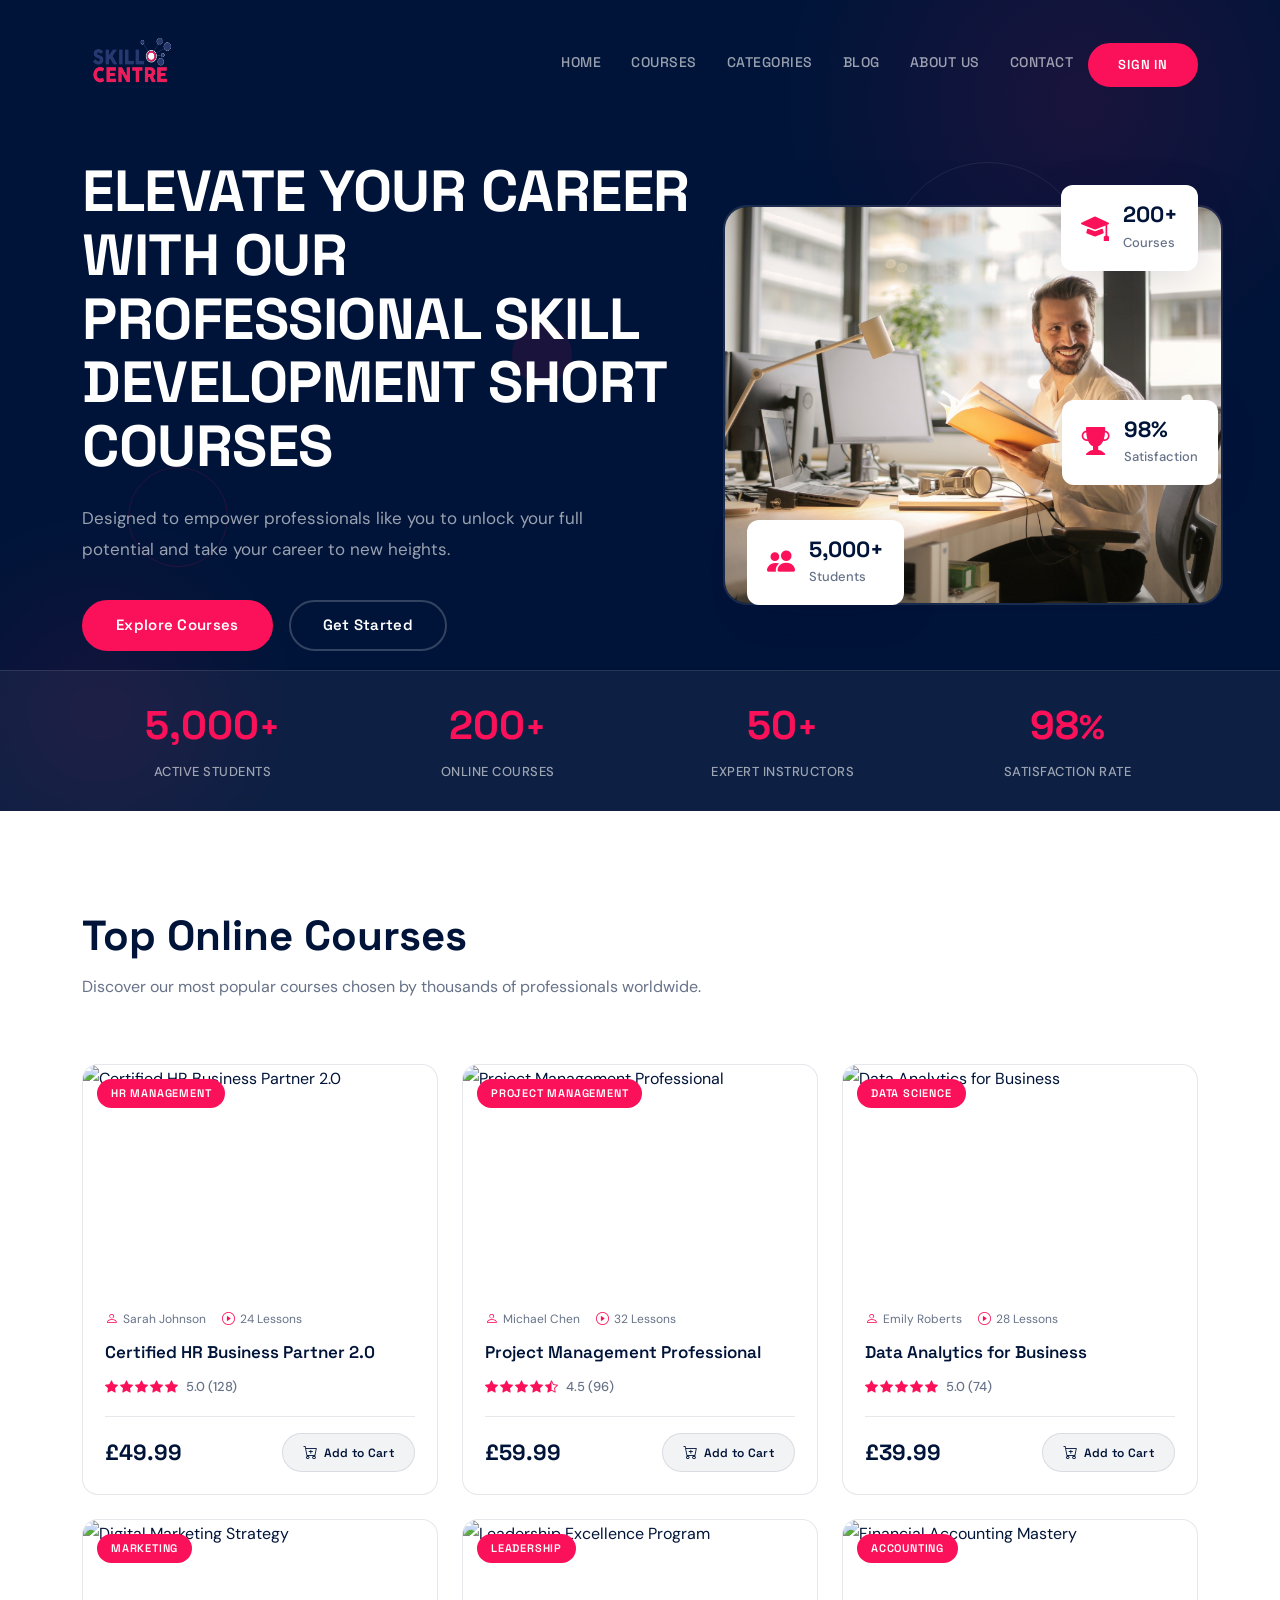
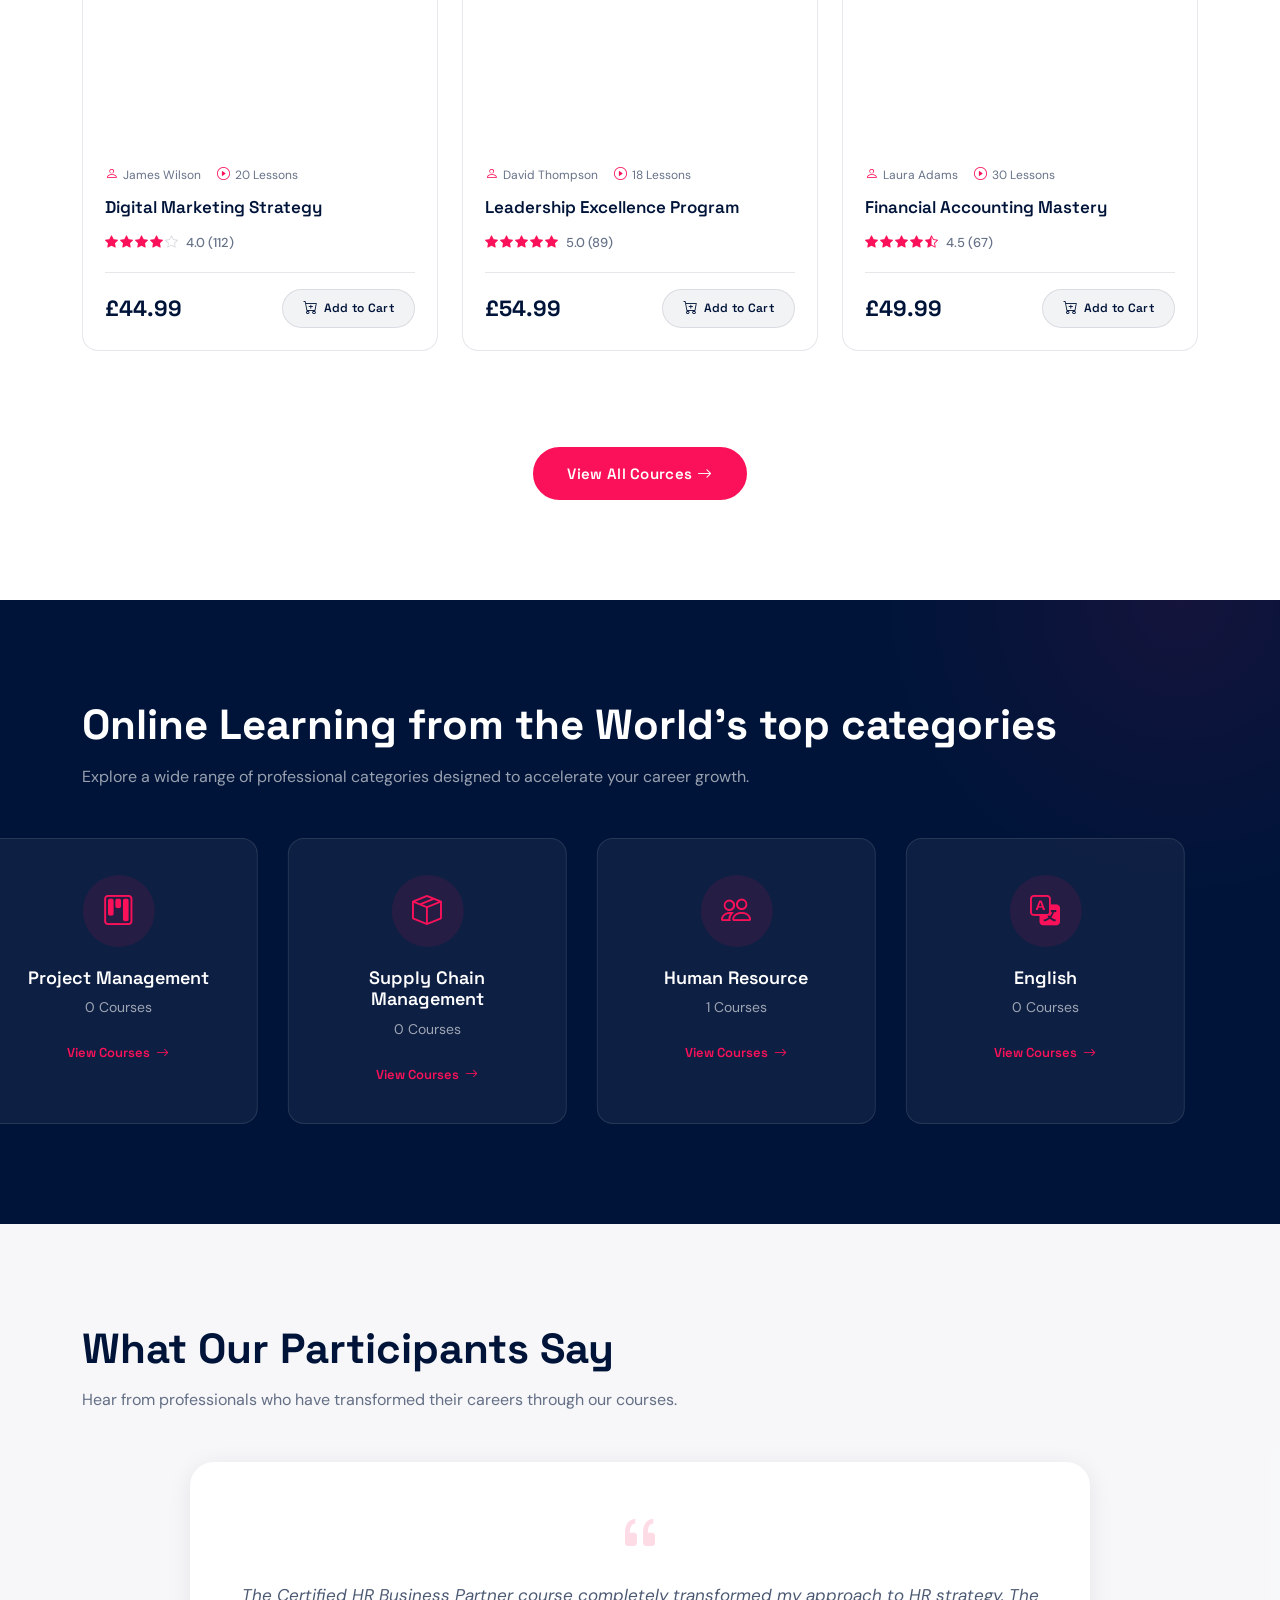
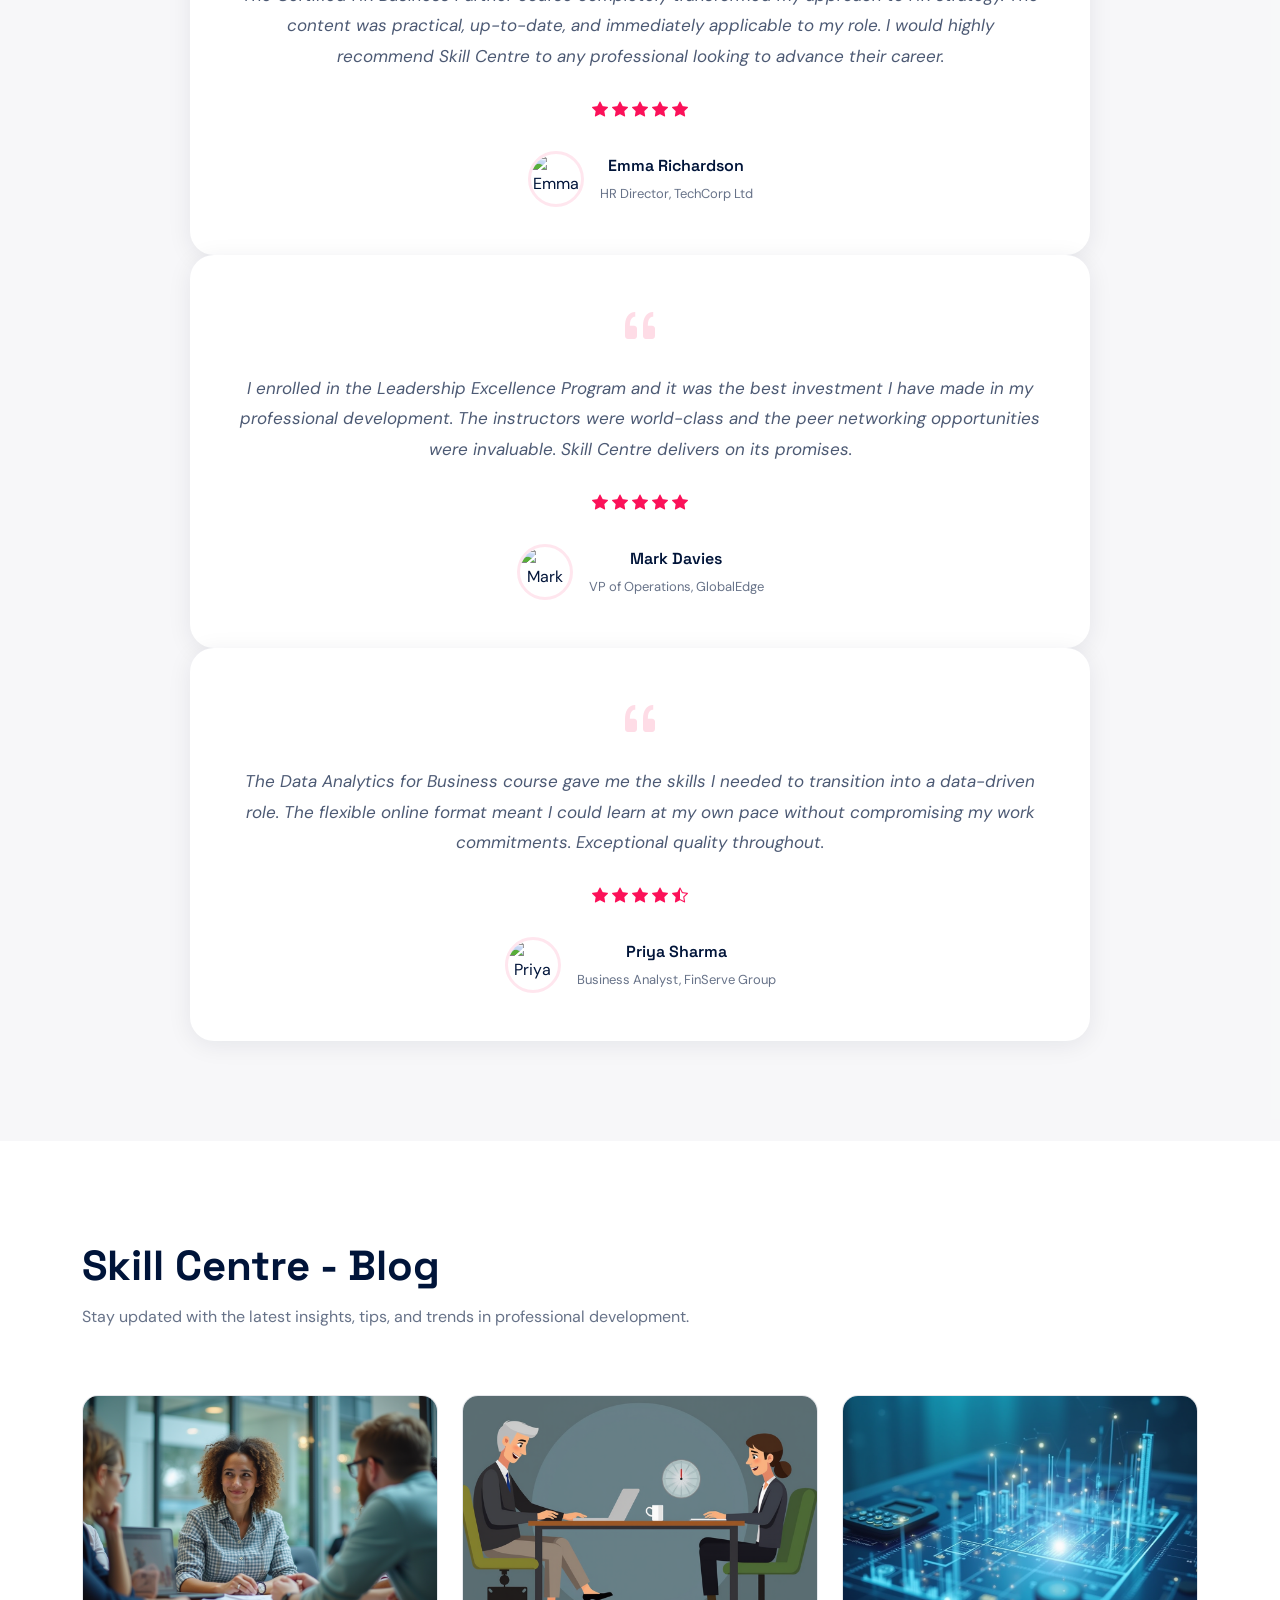
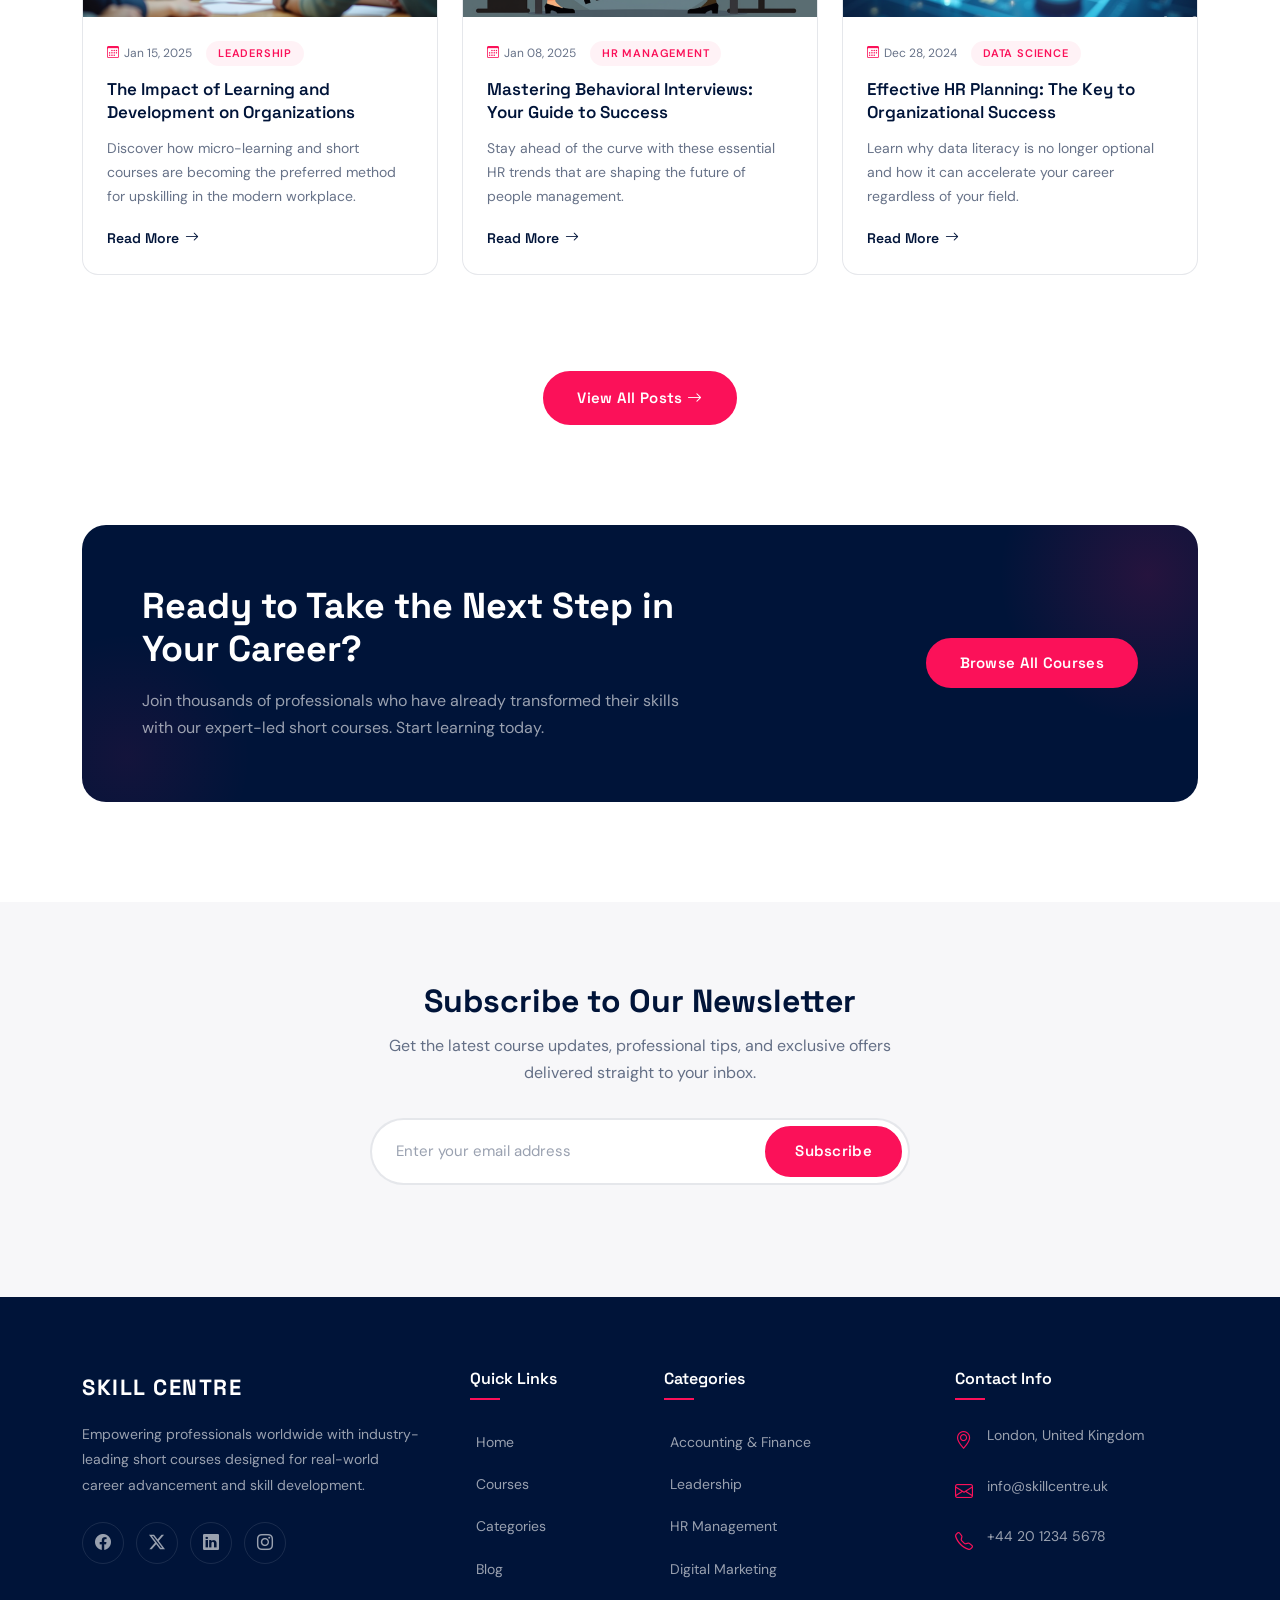
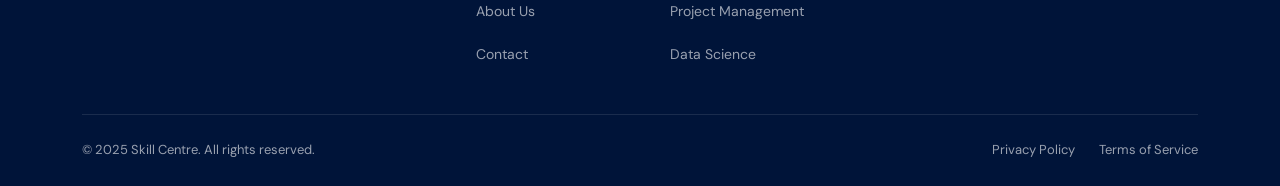
==== index.html @ f209b15d "Updated" ====
<!DOCTYPE html>
<html lang="en">

<head>
    <meta charset="UTF-8">
    <meta name="viewport" content="width=device-width, initial-scale=1.0">
    <title>Skill Centre - Professional Skill Development Short Courses</title>
    <link href="https://cdn.jsdelivr.net/npm/bootstrap@5.3.3/dist/css/bootstrap.min.css" rel="stylesheet">
    <link href="https://cdn.jsdelivr.net/npm/bootstrap-icons@1.11.3/font/bootstrap-icons.min.css" rel="stylesheet">
    <link
        href="https://fonts.googleapis.com/css2?family=DM+Sans:wght@400;500;600;700&family=Space+Grotesk:wght@400;500;600;700&display=swap"
        rel="stylesheet">
    <link rel="stylesheet" href="https://cdn.jsdelivr.net/npm/swiper@12/swiper-bundle.min.css" />
    <link rel="stylesheet" href="responsive.css">
    <link rel="stylesheet" href="style.css">
</head>

<body>


    <nav class="navbar navbar-expand-lg site-header" id="siteHeader">
        <div class="container">
            <a class="navbar-brand" href="#"><img src="images/logo.png" class="img-fluid"
                    style="height: 80px; width: 100px;" alt=""></a>
            <button class="navbar-toggler" type="button" data-bs-toggle="collapse"
                data-bs-target="#navbarSupportedContent" aria-controls="navbarSupportedContent" aria-expanded="false"
                aria-label="Toggle navigation">
                <span class="navbar-toggler-icon"></span>
            </button>
            <div class="collapse navbar-collapse" id="navbarSupportedContent">
                <ul class="navbar-nav ms-auto mb-2 mb-lg-0">
                    <li class="nav-item">
                        <a class="nav-link active" aria-current="page" href="#">Home</a>
                    </li>
                    <li class="nav-item">
                        <a class="nav-link active" aria-current="page" href="#">Courses</a>
                    </li>
                    <li class="nav-item">
                        <a class="nav-link active" aria-current="page" href="#">Categories</a>
                    </li>
                    <li class="nav-item">
                        <a class="nav-link active" aria-current="page" href="#">Blog</a>
                    </li>
                    <li class="nav-item">
                        <a class="nav-link active" aria-current="page" href="#">About Us</a>
                    </li>
                    <li class="nav-item">
                        <a class="nav-link active" aria-current="page" href="#">Contact</a>
                    </li>
                    <a href="#" class="btn btn-accent">Sign In</a>
                </ul>
            </div>
        </div>
    </nav>

    <main>
        <!-- ===================== HERO SECTION ===================== -->
        <section class="hero-section" id="hero">
            <div class="hero-bg-shapes">
                <div class="hero-shape hero-shape-1"></div>
                <div class="hero-shape hero-shape-2"></div>
                <div class="hero-shape hero-shape-3"></div>
                <div class="hero-shape hero-shape-4"></div>
                <div class="hero-shape hero-shape-5"></div>
            </div>
            <div class="container">
                <div class="row align-items-center">
                    <div class="col-lg-7">
                        <div class="hero-content">
                            <h1 class="hero-title">
                                ELEVATE YOUR CAREER WITH OUR PROFESSIONAL SKILL DEVELOPMENT SHORT COURSES
                            </h1>
                            <p class="hero-desc">
                                Designed to empower professionals like you to unlock your full potential and take your
                                career to new heights.
                            </p>
                            <div class="hero-btns">
                                <a href="#courses" class="btn btn-accent btn-lg">Explore Courses</a>
                                <a href="#" class="btn btn-outline-white btn-lg">Get Started</a>
                            </div>
                        </div>
                    </div>
                    <div class="col-lg-5 d-none d-lg-block">
                        <div class="hero-visual">
                            <div class="hero-card hero-card-1">
                                <i class="bi bi-mortarboard-fill"></i>
                                <div>
                                    <strong>200+</strong>
                                    <span>Courses</span>
                                </div>
                            </div>
                            <div class="hero-card hero-card-2">
                                <i class="bi bi-people-fill"></i>
                                <div>
                                    <strong>5,000+</strong>
                                    <span>Students</span>
                                </div>
                            </div>
                            <div class="hero-card hero-card-3">
                                <i class="bi bi-trophy-fill"></i>
                                <div>
                                    <strong>98%</strong>
                                    <span>Satisfaction</span>
                                </div>
                            </div>
                            <div class="hero-image-wrapper">
                                <img src="images/hero_img" alt="Professional Learning" class="hero-image">
                            </div>
                        </div>
                    </div>
                </div>
            </div>
            <div class="hero-stats-bar">
                <div class="container">
                    <div class="row">
                        <div class="col-6 col-md-3">
                            <div class="stat-item">
                                <span class="stat-number" data-count="5000">0</span><span class="stat-plus">+</span>
                                <span class="stat-label">Active Students</span>
                            </div>
                        </div>
                        <div class="col-6 col-md-3">
                            <div class="stat-item">
                                <span class="stat-number" data-count="200">0</span><span class="stat-plus">+</span>
                                <span class="stat-label">Online Courses</span>
                            </div>
                        </div>
                        <div class="col-6 col-md-3">
                            <div class="stat-item">
                                <span class="stat-number" data-count="50">0</span><span class="stat-plus">+</span>
                                <span class="stat-label">Expert Instructors</span>
                            </div>
                        </div>
                        <div class="col-6 col-md-3">
                            <div class="stat-item">
                                <span class="stat-number" data-count="98">0</span><span class="stat-plus">%</span>
                                <span class="stat-label">Satisfaction Rate</span>
                            </div>
                        </div>
                    </div>
                </div>
            </div>
        </section>

        <!-- ===================== TOP ONLINE COURSES ===================== -->
        <section class="courses-section" id="courses">
            <div class="container">
                <div class="section-header">
                    <div class="row align-items-end">
                        <div class="col-12 col-sm-12 col-md-12 col-lg-12">
                            <h2 class="section-title">Top Online Courses</h2>
                            <p class="section-subtitle">Discover our most popular courses chosen by thousands of
                                professionals worldwide.</p>
                        </div>
                    </div>
                </div>
                <div class="row g-4">
                    <!-- Course 1 -->
                    <div class="col-sm-6 col-lg-4">
                        <div class="course-card reveal-up">
                            <div class="course-image">
                                <img src="https://picsum.photos/seed/hr-biz-partner/400/250"
                                    alt="Certified HR Business Partner 2.0">
                                <span class="course-badge">HR Management</span>
                            </div>
                            <div class="course-body">
                                <div class="course-meta">
                                    <span><i class="bi bi-person"></i> Sarah Johnson</span>
                                    <span><i class="bi bi-play-circle"></i> 24 Lessons</span>
                                </div>
                                <h3 class="course-title">Certified HR Business Partner 2.0</h3>
                                <div class="course-rating">
                                    <div class="stars">
                                        <i class="bi bi-star-fill"></i>
                                        <i class="bi bi-star-fill"></i>
                                        <i class="bi bi-star-fill"></i>
                                        <i class="bi bi-star-fill"></i>
                                        <i class="bi bi-star-fill"></i>
                                    </div>
                                    <span class="rating-text">5.0 (128)</span>
                                </div>
                                <div class="course-footer">
                                    <span class="course-price">&pound;49.99</span>
                                    <button class="btn btn-add-cart"><i class="bi bi-cart-plus"></i> Add to
                                        Cart</button>
                                </div>
                            </div>
                        </div>
                    </div>
                    <!-- Course 2 -->
                    <div class="col-sm-6 col-lg-4">
                        <div class="course-card reveal-up">
                            <div class="course-image">
                                <img src="https://picsum.photos/seed/proj-mgmt-pro/400/250"
                                    alt="Project Management Professional">
                                <span class="course-badge">Project Management</span>
                            </div>
                            <div class="course-body">
                                <div class="course-meta">
                                    <span><i class="bi bi-person"></i> Michael Chen</span>
                                    <span><i class="bi bi-play-circle"></i> 32 Lessons</span>
                                </div>
                                <h3 class="course-title">Project Management Professional</h3>
                                <div class="course-rating">
                                    <div class="stars">
                                        <i class="bi bi-star-fill"></i>
                                        <i class="bi bi-star-fill"></i>
                                        <i class="bi bi-star-fill"></i>
                                        <i class="bi bi-star-fill"></i>
                                        <i class="bi bi-star-half"></i>
                                    </div>
                                    <span class="rating-text">4.5 (96)</span>
                                </div>
                                <div class="course-footer">
                                    <span class="course-price">&pound;59.99</span>
                                    <button class="btn btn-add-cart"><i class="bi bi-cart-plus"></i> Add to
                                        Cart</button>
                                </div>
                            </div>
                        </div>
                    </div>
                    <!-- Course 3 -->
                    <div class="col-sm-6 col-lg-4">
                        <div class="course-card reveal-up">
                            <div class="course-image">
                                <img src="https://picsum.photos/seed/data-analytics-biz/400/250"
                                    alt="Data Analytics for Business">
                                <span class="course-badge">Data Science</span>
                            </div>
                            <div class="course-body">
                                <div class="course-meta">
                                    <span><i class="bi bi-person"></i> Emily Roberts</span>
                                    <span><i class="bi bi-play-circle"></i> 28 Lessons</span>
                                </div>
                                <h3 class="course-title">Data Analytics for Business</h3>
                                <div class="course-rating">
                                    <div class="stars">
                                        <i class="bi bi-star-fill"></i>
                                        <i class="bi bi-star-fill"></i>
                                        <i class="bi bi-star-fill"></i>
                                        <i class="bi bi-star-fill"></i>
                                        <i class="bi bi-star-fill"></i>
                                    </div>
                                    <span class="rating-text">5.0 (74)</span>
                                </div>
                                <div class="course-footer">
                                    <span class="course-price">&pound;39.99</span>
                                    <button class="btn btn-add-cart"><i class="bi bi-cart-plus"></i> Add to
                                        Cart</button>
                                </div>
                            </div>
                        </div>
                    </div>
                    <!-- Course 4 -->
                    <div class="col-sm-6 col-lg-4">
                        <div class="course-card reveal-up">
                            <div class="course-image">
                                <img src="https://picsum.photos/seed/digi-market-strat/400/250"
                                    alt="Digital Marketing Strategy">
                                <span class="course-badge">Marketing</span>
                            </div>
                            <div class="course-body">
                                <div class="course-meta">
                                    <span><i class="bi bi-person"></i> James Wilson</span>
                                    <span><i class="bi bi-play-circle"></i> 20 Lessons</span>
                                </div>
                                <h3 class="course-title">Digital Marketing Strategy</h3>
                                <div class="course-rating">
                                    <div class="stars">
                                        <i class="bi bi-star-fill"></i>
                                        <i class="bi bi-star-fill"></i>
                                        <i class="bi bi-star-fill"></i>
                                        <i class="bi bi-star-fill"></i>
                                        <i class="bi bi-star"></i>
                                    </div>
                                    <span class="rating-text">4.0 (112)</span>
                                </div>
                                <div class="course-footer">
                                    <span class="course-price">&pound;44.99</span>
                                    <button class="btn btn-add-cart"><i class="bi bi-cart-plus"></i> Add to
                                        Cart</button>
                                </div>
                            </div>
                        </div>
                    </div>
                    <!-- Course 5 -->
                    <div class="col-sm-6 col-lg-4">
                        <div class="course-card reveal-up">
                            <div class="course-image">
                                <img src="https://picsum.photos/seed/leadership-exc/400/250"
                                    alt="Leadership Excellence Program">
                                <span class="course-badge">Leadership</span>
                            </div>
                            <div class="course-body">
                                <div class="course-meta">
                                    <span><i class="bi bi-person"></i> David Thompson</span>
                                    <span><i class="bi bi-play-circle"></i> 18 Lessons</span>
                                </div>
                                <h3 class="course-title">Leadership Excellence Program</h3>
                                <div class="course-rating">
                                    <div class="stars">
                                        <i class="bi bi-star-fill"></i>
                                        <i class="bi bi-star-fill"></i>
                                        <i class="bi bi-star-fill"></i>
                                        <i class="bi bi-star-fill"></i>
                                        <i class="bi bi-star-fill"></i>
                                    </div>
                                    <span class="rating-text">5.0 (89)</span>
                                </div>
                                <div class="course-footer">
                                    <span class="course-price">&pound;54.99</span>
                                    <button class="btn btn-add-cart"><i class="bi bi-cart-plus"></i> Add to
                                        Cart</button>
                                </div>
                            </div>
                        </div>
                    </div>
                    <!-- Course 6 -->
                    <div class="col-sm-6 col-lg-4">
                        <div class="course-card reveal-up">
                            <div class="course-image">
                                <img src="https://picsum.photos/seed/fin-acc-master/400/250"
                                    alt="Financial Accounting Mastery">
                                <span class="course-badge">Accounting</span>
                            </div>
                            <div class="course-body">
                                <div class="course-meta">
                                    <span><i class="bi bi-person"></i> Laura Adams</span>
                                    <span><i class="bi bi-play-circle"></i> 30 Lessons</span>
                                </div>
                                <h3 class="course-title">Financial Accounting Mastery</h3>
                                <div class="course-rating">
                                    <div class="stars">
                                        <i class="bi bi-star-fill"></i>
                                        <i class="bi bi-star-fill"></i>
                                        <i class="bi bi-star-fill"></i>
                                        <i class="bi bi-star-fill"></i>
                                        <i class="bi bi-star-half"></i>
                                    </div>
                                    <span class="rating-text">4.5 (67)</span>
                                </div>
                                <div class="course-footer">
                                    <span class="course-price">&pound;49.99</span>
                                    <button class="btn btn-add-cart"><i class="bi bi-cart-plus"></i> Add to
                                        Cart</button>
                                </div>
                            </div>
                        </div>
                    </div>
                </div>
                <div class="row">
                    <div class=" col-12 col-sm-12 col-md-12 text-center mt-5 pt-5 ">
                            <a href="#" class="view-all-link">View All Cources <i class="bi bi-arrow-right"></i></a>
                        </div>
                </div>
            </div>
        </section>

        <!-- ===================== CATEGORY SECTION ===================== -->
        <section class="category-section" id="categories">
            <div class="container">
                <div class="section-header text-start">
                    <h2 class="section-title text-white">Online Learning from the World's top categories</h2>
                    <p class="section-subtitle text-white-60">Explore a wide range of professional categories designed
                        to accelerate your career growth.</p>
                </div>
                <div class="card_wrapper g-4" id="gscroll">
                    <div class="col-12 colsm-12 col-md-3 col-lg-3" id="gscrollt">
                        <div class="category-card reveal-up">
                            <div class="category-icon">
                                <i class="bi bi-calculator"></i>
                            </div>
                            <h3 class="category-name">Accounting &amp; Finance</h3>
                            <span class="category-count">0 Courses</span>
                            <a href="#" class="category-link">View Courses <i class="bi bi-arrow-right"></i></a>
                        </div>
                    </div>
                    <div class="col-12 colsm-12 col-md-3 col-lg-3" id="gscrollt">
                        <div class="category-card reveal-up">
                            <div class="category-icon">
                                <i class="bi bi-people"></i>
                            </div>
                            <h3 class="category-name">Leadership</h3>
                            <span class="category-count">0 Courses</span>
                            <a href="#" class="category-link">View Courses <i class="bi bi-arrow-right"></i></a>
                        </div>
                    </div>
                    <div class="col-12 colsm-12 col-md-3 col-lg-3" id="gscrollt">
                        <div class="category-card reveal-up">
                            <div class="category-icon">
                                <i class="bi bi-diagram-3"></i>
                            </div>
                            <h3 class="category-name">Organization Development</h3>
                            <span class="category-count">0 Courses</span>
                            <a href="#" class="category-link">View Courses <i class="bi bi-arrow-right"></i></a>
                        </div>
                    </div>
                    <div class="col-12 colsm-12 col-md-3 col-lg-3" id="gscrollt">
                        <div class="category-card reveal-up">
                            <div class="category-icon">
                                <i class="bi bi-book"></i>
                            </div>
                            <h3 class="category-name">Learning &amp; Development</h3>
                            <span class="category-count">0 Courses</span>
                            <a href="#" class="category-link">View Courses <i class="bi bi-arrow-right"></i></a>
                        </div>
                    </div>
                    <div class="col-12 colsm-12 col-md-3 col-lg-3" id="gscrollt">
                        <div class="category-card reveal-up">
                            <div class="category-icon">
                                <i class="bi bi-kanban"></i>
                            </div>
                            <h3 class="category-name">Project Management</h3>
                            <span class="category-count">0 Courses</span>
                            <a href="#" class="category-link">View Courses <i class="bi bi-arrow-right"></i></a>
                        </div>
                    </div>
                    <div class="col-12 colsm-12 col-md-3 col-lg-3" id="gscrollt">
                        <div class="category-card reveal-up">
                            <div class="category-icon">
                                <i class="bi bi-box-seam"></i>
                            </div>
                            <h3 class="category-name">Supply Chain Management</h3>
                            <span class="category-count">0 Courses</span>
                            <a href="#" class="category-link">View Courses <i class="bi bi-arrow-right"></i></a>
                        </div>
                    </div>
                    <div class="col-12 colsm-12 col-md-3 col-lg-3" id="gscrollt">
                        <div class="category-card reveal-up">
                            <div class="category-icon">
                                <i class="bi bi-people"></i>
                            </div>
                            <h3 class="category-name">Human Resource</h3>
                            <span class="category-count">1 Courses</span>
                            <a href="#" class="category-link">View Courses <i class="bi bi-arrow-right"></i></a>
                        </div>
                    </div>
                    <div class="col-12 colsm-12 col-md-3 col-lg-3" id="gscrollt">
                        <div class="category-card reveal-up">
                            <div class="category-icon">
                                <i class="bi bi-translate"></i>
                            </div>
                            <h3 class="category-name">English</h3>
                            <span class="category-count">0 Courses</span>
                            <a href="#" class="category-link">View Courses <i class="bi bi-arrow-right"></i></a>
                        </div>
                    </div>
                </div>
            </div>
        </section>

        <!-- ===================== TESTIMONIAL SECTION ===================== -->
        <section class="testimonial-section" id="testimonials">
            <div class="container">
                <div class="section-header text-start">
                    <h2 class="section-title">What Our Participants Say</h2>
                    <p class="section-subtitle">Hear from professionals who have transformed their careers through our
                        courses.</p>
                </div>
                <div class="testimonial-slider-wrap">
                    <!-- Slider main container -->
                    <div class="swiper">
                        <!-- Additional required wrapper -->
                        <div class="swiper-wrapper">
                            <!-- Slides -->
                            <div class="swiper-slide">
                                <div class="testimonial-card">
                                    <div class="testimonial-quote"><i class="bi bi-quote"></i></div>
                                    <p class="testimonial-text">The Certified HR Business Partner course completely
                                        transformed
                                        my approach to HR strategy. The content was practical, up-to-date, and
                                        immediately
                                        applicable to my role. I would highly recommend Skill Centre to any professional
                                        looking
                                        to advance their career.</p>
                                    <div class="testimonial-rating">
                                        <i class="bi bi-star-fill"></i>
                                        <i class="bi bi-star-fill"></i>
                                        <i class="bi bi-star-fill"></i>
                                        <i class="bi bi-star-fill"></i>
                                        <i class="bi bi-star-fill"></i>
                                    </div>
                                    <div class="testimonial-author">
                                        <img src="https://picsum.photos/seed/person-emma/80/80" alt="Emma Richardson"
                                            class="testimonial-avatar">
                                        <div>
                                            <strong class="author-name">Emma Richardson</strong>
                                            <span class="author-role">HR Director, TechCorp Ltd</span>
                                        </div>
                                    </div>
                                </div>
                            </div>
                            <div class="swiper-slide">
                                <div class="testimonial-card">
                                    <div class="testimonial-quote"><i class="bi bi-quote"></i></div>
                                    <p class="testimonial-text">I enrolled in the Leadership Excellence Program and it
                                        was
                                        the
                                        best investment I have made in my professional development. The instructors were
                                        world-class and the peer networking opportunities were invaluable. Skill Centre
                                        delivers
                                        on its promises.</p>
                                    <div class="testimonial-rating">
                                        <i class="bi bi-star-fill"></i>
                                        <i class="bi bi-star-fill"></i>
                                        <i class="bi bi-star-fill"></i>
                                        <i class="bi bi-star-fill"></i>
                                        <i class="bi bi-star-fill"></i>
                                    </div>
                                    <div class="testimonial-author">
                                        <img src="https://picsum.photos/seed/person-mark/80/80" alt="Mark Davies"
                                            class="testimonial-avatar">
                                        <div>
                                            <strong class="author-name">Mark Davies</strong>
                                            <span class="author-role">VP of Operations, GlobalEdge</span>
                                        </div>
                                    </div>
                                </div>
                            </div>
                            <div class="swiper-slide">
                                <div class="testimonial-card">
                                    <div class="testimonial-quote"><i class="bi bi-quote"></i></div>
                                    <p class="testimonial-text">The Data Analytics for Business course gave me the
                                        skills I
                                        needed to transition into a data-driven role. The flexible online format meant I
                                        could
                                        learn at my own pace without compromising my work commitments. Exceptional
                                        quality
                                        throughout.</p>
                                    <div class="testimonial-rating">
                                        <i class="bi bi-star-fill"></i>
                                        <i class="bi bi-star-fill"></i>
                                        <i class="bi bi-star-fill"></i>
                                        <i class="bi bi-star-fill"></i>
                                        <i class="bi bi-star-half"></i>
                                    </div>
                                    <div class="testimonial-author">
                                        <img src="https://picsum.photos/seed/person-priya/80/80" alt="Priya Sharma"
                                            class="testimonial-avatar">
                                        <div>
                                            <strong class="author-name">Priya Sharma</strong>
                                            <span class="author-role">Business Analyst, FinServe Group</span>
                                        </div>
                                    </div>
                                </div>
                            </div>
                        </div>
                    </div>
                </div>
            </div>
        </section>

        <!-- ===================== BLOG SECTION ===================== -->
        <section class="blog-section" id="blog">
            <div class="container">
                <div class="section-header">
                    <div class="row align-items-end">
                        <div class="col-12 col-sm-12 col-md-12 col-lg-12">
                            <h2 class="section-title">Skill Centre - Blog</h2>
                            <p class="section-subtitle">Stay updated with the latest insights, tips, and trends in
                                professional development.</p>
                        </div>
                        
                    </div>
                </div>
                <div class="row g-4">
                    <!-- Blog 1 -->
                    <div class="col-md-4">
                        <article class="blog-card reveal-up">
                            <div class="blog-image">
                                <img src="images/blog_img1.png" class="img-fluid" alt="The Future of Work">
                                <div class="blog-overlay">
                                    <a href="#" class="blog-read-btn">Read More</a>
                                </div>
                            </div>
                            <div class="blog-body">
                                <div class="blog-meta">
                                    <span class="blog-date"><i class="bi bi-calendar3"></i> Jan 15, 2025</span>
                                    <span class="blog-category">Leadership</span>
                                </div>
                                <h3 class="blog-title">The Impact of Learning and Development on Organizations</h3>
                                <p class="blog-excerpt">Discover how micro-learning and short courses are becoming the
                                    preferred method for upskilling in the modern workplace.</p>
                                <a href="#" class="blog-read-more">Read More <i class="bi bi-arrow-right"></i></a>
                            </div>
                        </article>
                    </div>
                    <!-- Blog 2 -->
                    <div class="col-md-4">
                        <article class="blog-card reveal-up">
                            <div class="blog-image">
                                <img src="images/blog_img2.png" class="img-fluid" alt="Top HR Trends">
                                <div class="blog-overlay">
                                    <a href="#" class="blog-read-btn">Read More</a>
                                </div>
                            </div>
                            <div class="blog-body">
                                <div class="blog-meta">
                                    <span class="blog-date"><i class="bi bi-calendar3"></i> Jan 08, 2025</span>
                                    <span class="blog-category">HR Management</span>
                                </div>
                                <h3 class="blog-title">Mastering Behavioral Interviews: Your Guide to Success</h3>
                                <p class="blog-excerpt">Stay ahead of the curve with these essential HR trends that are
                                    shaping the future of people management.</p>
                                <a href="#" class="blog-read-more">Read More <i class="bi bi-arrow-right"></i></a>
                            </div>
                        </article>
                    </div>
                    <!-- Blog 3 -->
                    <div class="col-md-4">
                        <article class="blog-card reveal-up">
                            <div class="blog-image">
                                <img src="images/blog_img3.png" class="img-fluid"
                                    alt="Data Skills Advantage">
                                <div class="blog-overlay">
                                    <a href="#" class="blog-read-btn">Read More</a>
                                </div>
                            </div>
                            <div class="blog-body">
                                <div class="blog-meta">
                                    <span class="blog-date"><i class="bi bi-calendar3"></i> Dec 28, 2024</span>
                                    <span class="blog-category">Data Science</span>
                                </div>
                                <h3 class="blog-title">Effective HR Planning: The Key to Organizational Success
                                </h3>
                                <p class="blog-excerpt">Learn why data literacy is no longer optional and how it can
                                    accelerate your career regardless of your field.</p>
                                <a href="#" class="blog-read-more">Read More <i class="bi bi-arrow-right"></i></a>
                            </div>
                        </article>
                    </div>
                </div>
                <div class="row">
                    <div class=" col-12 col-sm-12 col-md-12 text-center mt-5 pt-5 ">
                            <a href="#" class="view-all-link">View All Posts <i class="bi bi-arrow-right"></i></a>
                        </div>
                </div>
            </div>
        </section>

        <!-- ===================== CTA SECTION ===================== -->
        <section class="cta-section">
            <div class="container">
                <div class="cta-card reveal-up">
                    <div class="row align-items-center">
                        <div class="col-lg-7">
                            <h2 class="cta-title">Ready to Take the Next Step in Your Career?</h2>
                            <p class="cta-desc">Join thousands of professionals who have already transformed their
                                skills with our expert-led short courses. Start learning today.</p>
                        </div>
                        <div class="col-lg-5 text-lg-end mt-4 mt-lg-0">
                            <a href="#courses" class="btn btn-accent btn-lg">Browse All Courses</a>
                        </div>
                    </div>
                </div>
            </div>
        </section>

        <!-- ===================== NEWSLETTER SECTION ===================== -->
        <section class="newsletter-section" id="newsletter">
            <div class="container">
                <div class="row justify-content-center">
                    <div class="col-lg-8">
                        <div class="newsletter-content text-center reveal-up">
                            <h2 class="newsletter-title">Subscribe to Our Newsletter</h2>
                            <p class="newsletter-desc">Get the latest course updates, professional tips, and exclusive
                                offers delivered straight to your inbox.</p>
                            <form class="newsletter-form" id="newsletterForm">
                                <div class="newsletter-input-wrap">
                                    <input type="email" class="newsletter-input" id="newsletterEmail"
                                        placeholder="Enter your email address" required>
                                    <button type="submit" class="btn btn-accent">Subscribe</button>
                                </div>
                                <div class="newsletter-feedback" id="newsletterFeedback"></div>
                            </form>
                        </div>
                    </div>
                </div>
            </div>
        </section>
    </main>

    <!-- ===================== FOOTER ===================== -->
    <footer class="site-footer">
        <div class="container">
            <div class="footer-top">
                <div class="row g-4 g-lg-5">
                    <div class="col-lg-4 col-md-6">
                        <div class="footer-about">
                            <span class="brand-text footer-brand">SKILL CENTRE</span>
                            <p class="footer-desc">Empowering professionals worldwide with industry-leading short
                                courses designed for real-world career advancement and skill development.</p>
                            <div class="footer-social">
                                <a href="#" aria-label="Facebook"><i class="bi bi-facebook"></i></a>
                                <a href="#" aria-label="Twitter"><i class="bi bi-twitter-x"></i></a>
                                <a href="#" aria-label="LinkedIn"><i class="bi bi-linkedin"></i></a>
                                <a href="#" aria-label="Instagram"><i class="bi bi-instagram"></i></a>
                            </div>
                        </div>
                    </div>
                    <div class="col-lg-2 col-md-6 col-6">
                        <div class="footer-links">
                            <h4 class="footer-heading">Quick Links</h4>
                            <ul class="footer-nav">
                                <li><a href="#">Home</a></li>
                                <li><a href="#">Courses</a></li>
                                <li><a href="#">Categories</a></li>
                                <li><a href="#">Blog</a></li>
                                <li><a href="#">About Us</a></li>
                                <li><a href="#">Contact</a></li>
                            </ul>
                        </div>
                    </div>
                    <div class="col-lg-3 col-md-6 col-6">
                        <div class="footer-links">
                            <h4 class="footer-heading">Categories</h4>
                            <ul class="footer-nav">
                                <li><a href="#">Accounting &amp; Finance</a></li>
                                <li><a href="#">Leadership</a></li>
                                <li><a href="#">HR Management</a></li>
                                <li><a href="#">Digital Marketing</a></li>
                                <li><a href="#">Project Management</a></li>
                                <li><a href="#">Data Science</a></li>
                            </ul>
                        </div>
                    </div>
                    <div class="col-lg-3 col-md-6">
                        <div class="footer-contact">
                            <h4 class="footer-heading">Contact Info</h4>
                            <ul class="footer-contact-list">
                                <li>
                                    <i class="bi bi-geo-alt"></i>
                                    <span>London, United Kingdom</span>
                                </li>
                                <li>
                                    <i class="bi bi-envelope"></i>
                                    <a href="mailto:info@skillcentre.uk">info@skillcentre.uk</a>
                                </li>
                                <li>
                                    <i class="bi bi-telephone"></i>
                                    <a href="tel:+442012345678">+44 20 1234 5678</a>
                                </li>
                            </ul>
                        </div>
                    </div>
                </div>
            </div>
            <div class="footer-bottom">
                <div class="row align-items-center">
                    <div class="col-md-6 text-center text-md-start">
                        <p class="footer-copyright">&copy; 2025 Skill Centre. All rights reserved.</p>
                    </div>
                    <div class="col-md-6 text-center text-md-end">
                        <div class="footer-legal">
                            <a href="#">Privacy Policy</a>
                            <a href="#">Terms of Service</a>
                        </div>
                    </div>
                </div>
            </div>
        </div>
    </footer>

    <!-- Back to Top -->
    <button class="back-to-top" id="backToTop" aria-label="Back to top">
        <i class="bi bi-chevron-up"></i>
    </button>
    <script src="https://cdnjs.cloudflare.com/ajax/libs/gsap/3.15.0/gsap.min.js"
        integrity="sha512-Qrpii3NEFZ02RN6ZqpTu6pS/5PEq7EzBYJLki3AKBd8IncrlAwQdZHzExYwS0+b1NM0/qfxI1GOhqWLVosocDA=="
        crossorigin="anonymous" referrerpolicy="no-referrer"></script>
    <script src="https://cdnjs.cloudflare.com/ajax/libs/gsap/3.15.0/ScrollTrigger.min.js"
        integrity="sha512-HemPoJ+m4KR4XM3VY+N58XFYN7qdXuR0elHeVYGJBJ6LYC+xoeHodEpwiN5JxXLyvA+sRd7/FJ6w6lz5IkANNQ=="
        crossorigin="anonymous" referrerpolicy="no-referrer"></script>
    <script src="https://cdn.jsdelivr.net/npm/swiper@12/swiper-bundle.min.js"></script>
    <script src="https://cdn.jsdelivr.net/npm/bootstrap@5.3.3/dist/js/bootstrap.bundle.min.js"></script>
    <script src="main.js"></script>
</body>

</html>
---- responsive.css ----
/*===========================
   RESPONSIVE - 1400px
=========================== */
@media (max-width: 1399.98px) {
    .hero-image-wrapper {
        width: 500px;
        height: 360px;
    }
}

/* ===========================
   RESPONSIVE - 1200px
=========================== */
@media (max-width: 1199.98px) {
    .hero-visual {
        height: 420px;
    }
    .hero-image-wrapper {
        width: 260px;
        height: 340px;
    }
    .cta-card {
        padding: 48px;
    }
}

/* ===========================
   RESPONSIVE - 992px
=========================== */
@media (max-width: 991.98px) {
    :root {
        --section-padding: 80px 0;
    }
    .hero-section {
        padding: 140px 0 140px;
        min-height: auto;
    }
    .hero-title {
        font-size: clamp(28px, 5vw, 44px);
    }
    .hero-btns {
        flex-direction: column;
    }
    .hero-btns .btn {
        width: fit-content;
    }
    .testimonial-card {
        padding: 36px 28px;
    }
    .cta-card {
        padding: 40px 32px;
        text-align: center;
    }
    .cta-section .col-lg-5 {
        text-align: center !important;
    }
}

/* ===========================
   RESPONSIVE - 768px
=========================== */
@media (max-width: 767.98px) {
    :root {
        --section-padding: 64px 0;
    }
    .hero-section {
        padding: 120px 0 130px;
    }
    .hero-desc {
        font-size: 15px;
    }
    .stat-item:not(:last-child)::after {
        display: none;
    }
    .stat-item {
        margin-bottom: 16px;
    }
    .stat-item:last-child {
        margin-bottom: 0;
    }
    .hero-stats-bar {
        padding: 24px 0;
    }
    .section-title {
        font-size: clamp(24px, 5vw, 32px);
    }
    .testimonial-card {
        padding: 32px 20px;
    }
    .testimonial-text {
        font-size: 15px;
    }
    .newsletter-input-wrap {
        flex-direction: column;
        border-radius: var(--radius-md);
        padding: 8px;
        gap: 8px;
    }
    .newsletter-input {
        padding: 12px 16px;
        text-align: center;
    }
    .newsletter-form .btn-accent {
        width: 100%;
        justify-content: center;
        border-radius: var(--radius-full);
    }
    .footer-legal {
        justify-content: center;
        margin-top: 12px;
    }
    .cta-card {
        padding: 32px 20px;
    }
}

/* ===========================
   RESPONSIVE - 576px
=========================== */
@media (max-width: 575.98px) {
    .hero-section {
        padding: 110px 0 120px;
    }
    .hero-title {
        font-size: 26px;
    }
    .hero-desc {
        font-size: 14px;
        margin-bottom: 28px;
    }
    .btn-accent, .btn-outline-white {
        padding: 11px 24px;
        font-size: 13px;
    }
    .btn-accent.btn-lg, .btn-outline-white.btn-lg {
        padding: 12px 28px;
        font-size: 14px;
    }
    .stat-number {
        font-size: 28px;
    }
    .stat-label {
        font-size: 11px;
    }
    .course-body {
        padding: 18px;
    }
    .course-footer {
        flex-direction: column;
        align-items: flex-start;
        gap: 12px;
    }
    .btn-add-cart {
        width: 100%;
        justify-content: center;
    }
    .category-card {
        padding: 28px 20px;
    }
    .testimonial-nav {
        gap: 12px;
    }
    .testimonial-btn {
        width: 40px;
        height: 40px;
        font-size: 16px;
    }
    .blog-body {
        padding: 18px;
    }
}

/* ===========================
   RESPONSIVE - 430px
=========================== */
@media (max-width: 430px) {
    .hero-section {
        padding: 100px 0 110px;
    }
    .hero-title {
        font-size: 24px;
    }
    .section-header {
        margin-bottom: 36px;
    }
    .course-title {
        font-size: 15px;
    }
    .category-name {
        font-size: 16px;
    }
    .blog-title {
        font-size: 15px;
    }
}

/* ===========================
   RESPONSIVE - 375px
=========================== */
@media (max-width: 374.98px) {
    .hero-title {
        font-size: 22px;
    }
    .hero-desc {
        font-size: 13px;
    }
    .brand-text {
        font-size: 18px;
        letter-spacing: 1px;
    }
    .course-price {
        font-size: 20px;
    }
    .category-icon {
        width: 60px;
        height: 60px;
    }
    .category-icon i {
        font-size: 24px;
    }
}

/* ===========================
   RESPONSIVE - 320px
=========================== */
@media (max-width: 319.98px) {
    .hero-title {
        font-size: 20px;
    }
    .hero-btns .btn {
        width: 100%;
        justify-content: center;
    }
    .stat-number {
        font-size: 24px;
    }
    .course-meta {
        flex-direction: column;
        gap: 6px;
    }
    .footer-social a {
        width: 36px;
        height: 36px;
        font-size: 14px;
    }
}
---- style.css ----
/* ===========================
   CSS CUSTOM PROPERTIES
=========================== */
:root {
    --primary: #001439;
    --accent: #fb1159;
    --white: #ffffff;

    /* Primary opacity variations */
    --primary-95: rgba(0, 20, 57, 0.95);
    --primary-90: rgba(0, 20, 57, 0.9);
    --primary-80: rgba(0, 20, 57, 0.8);
    --primary-70: rgba(0, 20, 57, 0.7);
    --primary-60: rgba(0, 20, 57, 0.6);
    --primary-50: rgba(0, 20, 57, 0.5);
    --primary-40: rgba(0, 20, 57, 0.4);
    --primary-30: rgba(0, 20, 57, 0.3);
    --primary-20: rgba(0, 20, 57, 0.2);
    --primary-15: rgba(0, 20, 57, 0.15);
    --primary-10: rgba(0, 20, 57, 0.1);
    --primary-08: rgba(0, 20, 57, 0.08);
    --primary-05: rgba(0, 20, 57, 0.05);
    --primary-03: rgba(0, 20, 57, 0.03);

    /* Accent opacity variations */
    --accent-90: rgba(251, 17, 89, 0.9);
    --accent-80: rgba(251, 17, 89, 0.8);
    --accent-70: rgba(251, 17, 89, 0.7);
    --accent-60: rgba(251, 17, 89, 0.6);
    --accent-50: rgba(251, 17, 89, 0.5);
    --accent-40: rgba(251, 17, 89, 0.4);
    --accent-30: rgba(251, 17, 89, 0.3);
    --accent-20: rgba(251, 17, 89, 0.2);
    --accent-15: rgba(251, 17, 89, 0.15);
    --accent-10: rgba(251, 17, 89, 0.1);
    --accent-08: rgba(251, 17, 89, 0.08);
    --accent-05: rgba(251, 17, 89, 0.05);

    /* White opacity variations */
    --white-60: rgba(255, 255, 255, 0.6);
    --white-20: rgba(255, 255, 255, 0.2);
    --white-15: rgba(255, 255, 255, 0.15);
    --white-10: rgba(255, 255, 255, 0.1);
    --white-08: rgba(255, 255, 255, 0.08);
    --white-05: rgba(255, 255, 255, 0.05);

    /* Shadows */
    --shadow-sm: 0 2px 8px rgba(0, 20, 57, 0.06);
    --shadow-md: 0 4px 24px rgba(0, 20, 57, 0.08);
    --shadow-lg: 0 8px 40px rgba(0, 20, 57, 0.12);
    --shadow-xl: 0 16px 64px rgba(0, 20, 57, 0.16);

    /* Typography */
    --font-heading: 'Space Grotesk', sans-serif;
    --font-body: 'DM Sans', sans-serif;

    /* Spacing */
    --section-padding: 100px 0;

    /* Borders */
    --border-light: 1px solid rgba(0, 20, 57, 0.1);
    --border-dark: 1px solid rgba(255, 255, 255, 0.1);

    /* Transitions */
    --transition: all 0.3s ease;
    --transition-slow: all 0.5s cubic-bezier(0.4, 0, 0.2, 1);

    /* Border radius */
    --radius-sm: 8px;
    --radius-md: 12px;
    --radius-lg: 16px;
    --radius-xl: 24px;
    --radius-full: 50px;
}

/* ===========================
   GLOBAL STYLES
=========================== */
*,
*::before,
*::after {
    margin: 0;
    padding: 0;
    box-sizing: border-box;
}

html {
    scroll-behavior: smooth;
    scroll-padding-top: 80px;
}


body {
    font-family: var(--font-body);
    font-weight: 400;
    color: var(--primary);
    background-color: var(--white);
    line-height: 1.7;
    overflow-x: hidden;
    -webkit-font-smoothing: antialiased;
    -moz-osx-font-smoothing: grayscale;
    overflow-x: hidden;
}

h1,
h2,
h3,
h4,
h5,
h6 {
    font-family: var(--font-heading);
    font-weight: 600;
    line-height: 1.2;
    color: var(--primary);
}

a {
    text-decoration: none;
    color: inherit;
    transition: var(--transition);
}

img {
    max-width: 100%;
    height: auto;
    display: block;
}

/* Reveal animations */
.reveal-up {
    opacity: 0;
    transform: translateY(40px);
    transition: opacity 0.7s ease, transform 0.7s ease;
}

.reveal-up.revealed {
    opacity: 1;
    transform: translateY(0);
}

/* Section shared styles */
.section-header {
    margin-bottom: 48px;
}

.section-title {
    font-size: clamp(28px, 4vw, 42px);
    font-weight: 700;
    margin-bottom: 12px;
    position: relative;
}

.section-subtitle {
    font-size: 16px;
    color: var(--primary-60);
    max-width: 560px;
    line-height: 1.7;
    white-space: nowrap;
}

.text-white-60 {
    color: var(--white-60) !important;
}

/* Shared buttons */
.btn-accent {
    background-color: var(--accent);
    color: var(--white);
    border: 2px solid var(--accent);
    border-radius: var(--radius-full);
    padding: 12px 32px;
    font-family: var(--font-heading);
    font-weight: 600;
    font-size: 15px;
    letter-spacing: 0.3px;
    transition: var(--transition);
    display: inline-flex;
    align-items: center;
    gap: 8px;
}

.btn-accent:hover {
    background-color: var(--primary);
    border-color: var(--primary);
    color: var(--white);
    transform: translateY(-2px);
    box-shadow: 0 8px 24px rgba(0, 20, 57, 0.25);

}

.btn-outline-white {
    background-color: transparent;
    color: var(--white);
    border: 2px solid var(--white-20);
    border-radius: var(--radius-full);
    padding: 12px 32px;
    font-family: var(--font-heading);
    font-weight: 600;
    font-size: 15px;
    letter-spacing: 0.3px;
    transition: var(--transition);
}

.btn-outline-white:hover {
    background-color: var(--white);
    color: var(--primary);
    border-color: var(--white);
    transform: translateY(-2px);
}

.view-all-link {
    background-color: var(--accent);
    color: var(--white);
    border: 2px solid var(--accent);
    border-radius: var(--radius-full);
    padding: 12px 32px;
    font-family: var(--font-heading);
    font-weight: 600;
    font-size: 15px;
    letter-spacing: 0.3px;
    transition: var(--transition);
    display: inline-flex;
    align-items: center;
    gap: 5px;
}

.view-all-link:hover {
    gap: 12px;
    color: var(--white);
    background: var(--primary);
    border: var(--primary);
}

/* ===========================
   HEADER
=========================== */
.site-header {
    position: fixed;
    top: 0;
    left: 0;
    width: 100%;
    z-index: 1050;
    transition: var(--transition);
    padding: 20px 0;
}

.site-header.scrolled {
    background-color: var(--white);
    backdrop-filter: blur(20px);
    -webkit-backdrop-filter: blur(20px);
    padding: 12px 0;
    box-shadow: 0 4px 30px rgba(0, 20, 57, 0.3);

    .nav-link {
        color: var(--primary);
    }
}

.site-header .navbar {
    padding: 0;
}

.brand-text {
    font-family: var(--font-heading);
    font-weight: 700;
    font-size: 22px;
    color: var(--white);
    letter-spacing: 1.5px;
    text-transform: uppercase;
}

.navbar-nav .nav-link {
    font-family: var(--font-heading);
    font-weight: 500;
    font-size: 14px;
    color: var(--white-60);
    padding: 8px 15px !important;
    letter-spacing: 0.5px;
    text-transform: uppercase;
    position: relative;
    transition: var(--transition);
}

.navbar-nav .nav-link::after {
    content: '';
    position: absolute;
    bottom: 2px;
    left: 18px;
    right: 18px;
    height: 2px;
    background-color: var(--accent);
    transform: scaleX(0);
    transform-origin: right;
    transition: transform 0.3s ease;
}

.navbar-nav .nav-link:hover,
.navbar-nav .nav-link.active {
    color: var(--white);
}

.navbar-nav .nav-link:hover::after,
.navbar-nav .nav-link.active::after {
    transform: scaleX(1);
    transform-origin: left;
}

.navbar .btn-accent {
    padding: 10px 28px;
    font-size: 13px;
    letter-spacing: 0.8px;
    text-transform: uppercase;
}

.navbar .btn-accent:hover {
    background-color: var(--white);
    color: var(--primary);
    border-color: var(--white);
}

/* Custom toggler */
.navbar-toggler {
    border: none;
    padding: 8px;
    display: flex;
    flex-direction: column;
    gap: 5px;
    background: transparent;
}

.navbar-toggler:focus {
    box-shadow: none;
}

.toggler-line {
    display: block;
    width: 24px;
    height: 2px;
    background-color: var(--white);
    border-radius: 2px;
    transition: var(--transition);
}



/* ===========================
   HERO SECTION
=========================== */
.hero-section {
    position: relative;
    /* min-height: 100vh; */
    display: flex;
    align-items: center;
    background-color: var(--primary);
    padding: 160px 0px;
    overflow: hidden;
}

.hero-bg-shapes {
    position: absolute;
    inset: 0;
    pointer-events: none;
    overflow: hidden;
}

.hero-shape {
    position: absolute;
    border-radius: 50%;
}

.hero-shape-1 {
    width: 600px;
    height: 600px;
    background: radial-gradient(circle, var(--accent-10) 0%, transparent 70%);
    top: -200px;
    right: -100px;
    animation: heroFloat 8s ease-in-out infinite;
}

.hero-shape-2 {
    width: 400px;
    height: 400px;
    background: radial-gradient(circle, var(--accent-08) 0%, transparent 70%);
    bottom: -100px;
    left: -100px;
    animation: heroFloat 10s ease-in-out infinite reverse;
}

.hero-shape-3 {
    width: 200px;
    height: 200px;
    border: 1px solid var(--white-08);
    top: 20%;
    right: 15%;
    animation: heroFloat 12s ease-in-out infinite;
}

.hero-shape-4 {
    width: 100px;
    height: 100px;
    border: 1px solid var(--accent-15);
    bottom: 30%;
    left: 10%;
    animation: heroFloat 9s ease-in-out infinite reverse;
}

.hero-shape-5 {
    width: 60px;
    height: 60px;
    background-color: var(--accent-10);
    top: 40%;
    left: 40%;
    animation: heroFloat 7s ease-in-out infinite;
}

@keyframes heroFloat {

    0%,
    100% {
        transform: translateY(0) rotate(0deg);
    }

    50% {
        transform: translateY(-30px) rotate(5deg);
    }
}

.hero-content {
    position: relative;
    z-index: 2;
}

.hero-title {
    font-size: clamp(32px, 5vw, 58px);
    font-weight: 700;
    color: var(--white);
    line-height: 1.1;
    letter-spacing: -0.5px;
    margin-bottom: 24px;
}

.hero-desc {
    font-size: 17px;
    color: var(--white-60);
    max-width: 540px;
    line-height: 1.8;
    margin-bottom: 36px;
}

.hero-btns {
    display: flex;
    flex-wrap: wrap;
    gap: 16px;
}

/* Hero visual (right side) */
.hero-visual {
    position: relative;
    z-index: 2;
    height: 480px;
}

.hero-image-wrapper {
    position: absolute;
    top: 50%;
    left: 50%;
    transform: translate(-50%, -50%);
    width: 500px;
    height: 400px;
    border-radius: var(--radius-xl);
    overflow: hidden;
    box-shadow: var(--shadow-xl);
    border: 2px solid var(--white-10);
}

.hero-image {
    width: 100%;
    height: 100%;
    object-fit: cover;
}

.hero-card {
    position: absolute;
    background-color: var(--white);
    border-radius: var(--radius-md);
    padding: 16px 20px;
    display: flex;
    align-items: center;
    gap: 14px;
    box-shadow: var(--shadow-lg);
    z-index: 3;
    animation: heroCardFloat 6s ease-in-out infinite;
}

.hero-card i {
    font-size: 28px;
    color: var(--accent);
}

.hero-card strong {
    display: block;
    font-family: var(--font-heading);
    font-size: 22px;
    font-weight: 700;
    color: var(--primary);
    line-height: 1.2;
}

.hero-card span {
    font-size: 13px;
    color: var(--primary-60);
    font-weight: 500;
}

.hero-card-1 {
    top: 20px;
    right: 0;
    animation-delay: 0s;
}

.hero-card-2 {
    bottom: 40px;
    left: 0;
    animation-delay: 2s;
}

.hero-card-3 {
    bottom: 160px;
    right: -20px;
    animation-delay: 4s;
}

@keyframes heroCardFloat {

    0%,
    100% {
        transform: translateY(0);
    }

    50% {
        transform: translateY(-10px);
    }
}

/* Hero stats bar */
.hero-stats-bar {
    position: absolute;
    bottom: 0;
    left: 0;
    width: 100%;
    background-color: var(--white-05);
    backdrop-filter: blur(10px);
    -webkit-backdrop-filter: blur(10px);
    border-top: var(--border-dark);
    padding: 28px 0;
    z-index: 2;
}

.stat-item {
    text-align: center;
    position: relative;
}

.stat-item:not(:last-child)::after {
    content: '';
    position: absolute;
    right: 0;
    top: 50%;
    transform: translateY(-50%);
    width: 1px;
    height: 40px;
    background-color: var(--white-10);
}

.stat-number {
    font-family: var(--font-heading);
    font-size: clamp(28px, 3.5vw, 40px);
    font-weight: 700;
    color: var(--accent);
    line-height: 1.2;
}

.stat-plus {
    font-family: var(--font-heading);
    font-size: clamp(24px, 3vw, 34px);
    font-weight: 700;
    color: var(--accent);
}

.stat-label {
    display: block;
    font-size: 13px;
    color: var(--white-60);
    font-weight: 500;
    letter-spacing: 0.5px;
    text-transform: uppercase;
    margin-top: 4px;
}

/* ===========================
   TOP ONLINE COURSES
=========================== */
.courses-section {
    padding: var(--section-padding);
    background-color: var(--white);
}

/* ===========================
   COURSE CARD
=========================== */
.course-card {
    background-color: var(--white);
    border-radius: var(--radius-lg);
    overflow: hidden;
    border: var(--border-light);
    transition: var(--transition-slow);
    height: 100%;
    display: flex;
    flex-direction: column;
}

.course-card:hover {
    transform: translateY(-8px);
    box-shadow: var(--shadow-xl);
    border-color: var(--accent-20);
}

.course-image {
    position: relative;
    overflow: hidden;
    aspect-ratio: 16 / 10;
}

.course-image img {
    width: 100%;
    height: 100%;
    object-fit: cover;
    transition: transform 0.6s ease;
}

.course-card:hover .course-image img {
    transform: scale(1.08);
}

.course-badge {
    position: absolute;
    top: 14px;
    left: 14px;
    background-color: var(--accent);
    color: var(--white);
    font-family: var(--font-heading);
    font-size: 11px;
    font-weight: 600;
    letter-spacing: 0.8px;
    text-transform: uppercase;
    padding: 5px 14px;
    border-radius: var(--radius-full);
}

.course-body {
    padding: 22px;
    flex: 1;
    display: flex;
    flex-direction: column;
}

.course-meta {
    display: flex;
    gap: 16px;
    margin-bottom: 10px;
}

.course-meta span {
    font-size: 12px;
    color: var(--primary-60);
    display: flex;
    align-items: center;
    gap: 5px;
}

.course-meta i {
    color: var(--accent);
    font-size: 13px;
}

.course-title {
    font-size: 17px;
    font-weight: 600;
    margin-bottom: 12px;
    line-height: 1.4;
    color: var(--primary);
    display: -webkit-box;
    -webkit-line-clamp: 2;
    -webkit-box-orient: vertical;
    overflow: hidden;
}

.course-rating {
    display: flex;
    align-items: center;
    gap: 8px;
    margin-bottom: 18px;
}

.stars {
    display: flex;
    gap: 2px;
}

.stars i {
    font-size: 13px;
    color: var(--accent);
}

.stars .bi-star {
    color: var(--primary-15);
}

.rating-text {
    font-size: 13px;
    color: var(--primary-60);
    font-weight: 500;
}

.course-footer {
    margin-top: auto;
    display: flex;
    align-items: center;
    justify-content: space-between;
    padding-top: 16px;
    border-top: var(--border-light);
}

.course-price {
    font-family: var(--font-heading);
    font-size: 22px;
    font-weight: 700;
    color: var(--primary);
}

.btn-add-cart {
    background-color: var(--primary-05);
    color: var(--primary);
    border: 1px solid var(--primary-10);
    border-radius: var(--radius-full);
    padding: 8px 20px;
    font-family: var(--font-heading);
    font-size: 12px;
    font-weight: 600;
    letter-spacing: 0.3px;
    transition: var(--transition);
    display: inline-flex;
    align-items: center;
    gap: 6px;
}

.btn-add-cart:hover {
    background-color: var(--accent);
    color: var(--white);
    border-color: var(--accent);
    transform: translateY(-1px);
}

.btn-add-cart i {
    font-size: 14px;
}

/* ===========================
   CATEGORY SECTION
=========================== */
.category-section {
    padding: var(--section-padding);
    background-color: var(--primary);
    position: relative;
    overflow: hidden;
}

.category-section::before {
    content: '';
    position: absolute;
    top: -300px;
    right: -200px;
    width: 600px;
    height: 600px;
    background: radial-gradient(circle, var(--accent-08) 0%, transparent 70%);
    border-radius: 50%;
    pointer-events: none;
}

.category-card {
    background-color: var(--white-05);
    border: var(--border-dark);
    border-radius: var(--radius-lg);
    padding: 36px 28px;
    text-align: center;
    transition: var(--transition-slow);
    height: 100%;
    position: relative;
    overflow: hidden;
}

.category-card::before {
    content: '';
    position: absolute;
    inset: 0;
    background: linear-gradient(135deg, var(--accent-05) 0%, transparent 50%);
    opacity: 0;
    transition: var(--transition);
}

.category-card:hover {
    border-color: var(--accent-40);
    transform: translateY(-6px);
    box-shadow: 0 12px 40px rgba(251, 17, 89, 0.1);
}

.category-card:hover::before {
    opacity: 1;
}

.category-icon {
    width: 72px;
    height: 72px;
    border-radius: 50%;
    background-color: var(--accent-10);
    display: flex;
    align-items: center;
    justify-content: center;
    margin: 0 auto 20px;
    transition: var(--transition);
    position: relative;
    z-index: 1;
}

.category-icon i {
    font-size: 30px;
    color: var(--accent);
    transition: var(--transition);
}

.category-card:hover .category-icon {
    background-color: var(--accent);
    box-shadow: 0 8px 24px var(--accent-40);
}

.category-card:hover .category-icon i {
    color: var(--white);
}

.category-name {
    font-size: 18px;
    font-weight: 600;
    color: var(--white);
    margin-bottom: 8px;
    position: relative;
    z-index: 1;
}

.category-count {
    font-size: 14px;
    color: var(--white-60);
    display: block;
    margin-bottom: 18px;
    position: relative;
    z-index: 1;
}

.category-link {
    font-family: var(--font-heading);
    font-size: 13px;
    font-weight: 600;
    color: var(--accent);
    display: inline-flex;
    align-items: center;
    gap: 6px;
    transition: var(--transition);
    position: relative;
    z-index: 1;
}

.category-link:hover {
    gap: 12px;
    color: var(--white);
}

/* ===========================
   TESTIMONIAL SECTION
=========================== */
.testimonial-section {
    padding: var(--section-padding);
    background-color: var(--primary-03);
}

.testimonial-slider-wrap {
    max-width: 900px;
    margin: 0 auto;

}


.testimonial-card {
    min-width: 100%;
    padding: 48px;
    background-color: var(--white);
    border-radius: var(--radius-xl);
    box-shadow: var(--shadow-md);
    text-align: center;
    flex-shrink: 0;
}

.testimonial-quote {
    margin-bottom: 20px;
}

.testimonial-quote i {
    font-size: 48px;
    color: var(--accent-15);
    line-height: 1;
}

.testimonial-text {
    font-size: 17px;
    color: var(--primary-70);
    line-height: 1.8;
    margin-bottom: 24px;
    font-style: italic;
}

.testimonial-rating {
    display: flex;
    justify-content: center;
    gap: 4px;
    margin-bottom: 28px;
}

.testimonial-rating i {
    font-size: 16px;
    color: var(--accent);
}

.testimonial-author {
    display: flex;
    align-items: center;
    justify-content: center;
    gap: 16px;
}

.testimonial-avatar {
    width: 56px;
    height: 56px;
    border-radius: 50%;
    object-fit: cover;
    border: 3px solid var(--accent-10);
}

.author-name {
    display: block;
    font-family: var(--font-heading);
    font-size: 16px;
    font-weight: 600;
    color: var(--primary);
}

.author-role {
    font-size: 13px;
    color: var(--primary-60);
}



.testimonial-dot {
    width: 10px;
    height: 10px;
    border-radius: 50%;
    background-color: var(--primary-15);
    border: none;
    cursor: pointer;
    transition: var(--transition);
    padding: 0;
}

.testimonial-dot.active {
    background-color: var(--accent);
    width: 28px;
    border-radius: 5px;
}

/* ===========================
   BLOG SECTION
=========================== */
.blog-section {
    padding: var(--section-padding);
    background-color: var(--white);
}

.blog-card {
    background-color: var(--white);
    border-radius: var(--radius-lg);
    overflow: hidden;
    border: var(--border-light);
    transition: var(--transition-slow);
    height: 100%;
    display: flex;
    flex-direction: column;
}

.blog-card:hover {
    transform: translateY(-6px);
    box-shadow: var(--shadow-lg);
    border-color: var(--accent-20);
}

.blog-image {
    position: relative;
    overflow: hidden;
    aspect-ratio: 16 / 10;
}

.blog-image img {
    width: 100%;
    height: 100%;
    object-fit: cover;
    transition: transform 0.6s ease;
}

.blog-card:hover .blog-image img {
    transform: scale(1.06);
}

.blog-overlay {
    position: absolute;
    inset: 0;
    background-color: var(--primary-70);
    display: flex;
    align-items: center;
    justify-content: center;
    opacity: 0;
    transition: var(--transition);
}

.blog-card:hover .blog-overlay {
    opacity: 1;
}

.blog-read-btn {
    font-family: var(--font-heading);
    font-size: 14px;
    font-weight: 600;
    color: var(--white);
    border: 2px solid var(--white);
    padding: 10px 28px;
    border-radius: var(--radius-full);
    transition: var(--transition);
    display: inline-flex;
    align-items: center;
    transform: translateY(10px);
    transition: var(--transition);
}

.blog-card:hover .blog-read-btn {
    transform: translateY(0);
}

.blog-read-btn:hover {
    background-color: var(--white);
    color: var(--primary);
}

.blog-body {
    padding: 24px;
    flex: 1;
    display: flex;
    flex-direction: column;
}

.blog-meta {
    display: flex;
    align-items: center;
    gap: 14px;
    margin-bottom: 12px;
}

.blog-date {
    font-size: 12px;
    color: var(--primary-60);
    display: flex;
    align-items: center;
    gap: 5px;
}

.blog-date i {
    color: var(--accent);
}

.blog-category {
    font-size: 11px;
    font-weight: 600;
    color: var(--accent);
    text-transform: uppercase;
    letter-spacing: 0.8px;
    background-color: var(--accent-05);
    padding: 3px 12px;
    border-radius: var(--radius-full);
}

.blog-title {
    font-size: 17px;
    font-weight: 600;
    line-height: 1.4;
    margin-bottom: 12px;
    color: var(--primary);
    display: -webkit-box;
    -webkit-line-clamp: 2;
    -webkit-box-orient: vertical;
    overflow: hidden;
    transition: var(--transition);
}

.blog-card:hover .blog-title {
    color: var(--accent);
}

.blog-excerpt {
    font-size: 14px;
    color: var(--primary-60);
    line-height: 1.7;
    margin-bottom: 18px;
    display: -webkit-box;
    -webkit-line-clamp: 3;
    -webkit-box-orient: vertical;
    overflow: hidden;
    flex: 1;
}

.blog-read-more {
    font-family: var(--font-heading);
    font-size: 14px;
    font-weight: 600;
    color: var(--primary);
    display: inline-flex;
    align-items: center;
    gap: 6px;
    transition: var(--transition);
}

.blog-read-more:hover {
    color: var(--accent);
    gap: 12px;
}

/* ===========================
   CTA SECTION
=========================== */
.cta-section {
    padding: 0 0 var(--section-padding);
    background-color: var(--white);
}

.cta-card {
    background-color: var(--primary);
    border-radius: var(--radius-xl);
    padding: 60px;
    position: relative;
    overflow: hidden;
}

.cta-card::before {
    content: '';
    position: absolute;
    top: -100px;
    right: -100px;
    width: 300px;
    height: 300px;
    background: radial-gradient(circle, var(--accent-15) 0%, transparent 70%);
    border-radius: 50%;
    pointer-events: none;
}

.cta-card::after {
    content: '';
    position: absolute;
    bottom: -80px;
    left: -80px;
    width: 250px;
    height: 250px;
    background: radial-gradient(circle, var(--accent-08) 0%, transparent 70%);
    border-radius: 50%;
    pointer-events: none;
}

.cta-title {
    font-size: clamp(24px, 3.5vw, 36px);
    font-weight: 700;
    color: var(--white);
    margin-bottom: 16px;
    position: relative;
    z-index: 1;
}

.cta-desc {
    font-size: 16px;
    color: var(--white-60);
    line-height: 1.7;
    margin-bottom: 0;
    position: relative;
    z-index: 1;
}

.cta-section .btn-accent {
    position: relative;
    z-index: 1;
}

/* ===========================
   NEWSLETTER SECTION
=========================== */
.newsletter-section {
    padding: 80px 0;
    background-color: var(--primary-03);
}

.newsletter-title {
    font-size: clamp(24px, 3vw, 32px);
    font-weight: 700;
    color: var(--primary);
    margin-bottom: 12px;
}

.newsletter-desc {
    font-size: 16px;
    color: var(--primary-60);
    max-width: 520px;
    margin: 0 auto 32px;
    line-height: 1.7;
}

.newsletter-form {
    max-width: 540px;
    margin: 0 auto;
}

.newsletter-input-wrap {
    display: flex;
    gap: 12px;
    background-color: var(--white);
    border-radius: var(--radius-full);
    padding: 6px 6px 6px 24px;
    border: 2px solid var(--primary-10);
    transition: var(--transition);
}

.newsletter-input-wrap:focus-within {
    border-color: var(--accent-30);
    box-shadow: 0 0 0 4px var(--accent-05);
}

.newsletter-input {
    flex: 1;
    border: none;
    outline: none;
    font-family: var(--font-body);
    font-size: 15px;
    color: var(--primary);
    background: transparent;
    padding: 10px 0;
}

.newsletter-input::placeholder {
    color: var(--primary-40);
}

.newsletter-form .btn-accent {
    padding: 12px 28px;
    white-space: nowrap;
    flex-shrink: 0;
}

.newsletter-feedback {
    margin-top: 12px;
    font-size: 14px;
    font-weight: 500;
    min-height: 20px;
}



/* ===========================
   FOOTER
=========================== */
.site-footer {
    background-color: var(--primary);
    padding-top: 72px;
}

.footer-top {
    padding-bottom: 48px;
    border-bottom: var(--border-dark);
}

.footer-brand {
    display: inline-block;
    margin-bottom: 16px;
}

.footer-desc {
    font-size: 14px;
    color: var(--white-60);
    line-height: 1.8;
    margin-bottom: 24px;
}

.footer-social {
    display: flex;
    gap: 12px;
}

.footer-social a {
    width: 42px;
    height: 42px;
    border-radius: 50%;
    border: var(--border-dark);
    display: flex;
    align-items: center;
    justify-content: center;
    color: var(--white-60);
    font-size: 16px;
    transition: var(--transition);
}

.footer-social a:hover {
    background-color: var(--accent);
    border-color: var(--accent);
    color: var(--white);
    transform: translateY(-3px);
}

.footer-heading {
    font-family: var(--font-heading);
    font-size: 16px;
    font-weight: 600;
    color: var(--white);
    margin-bottom: 24px;
    position: relative;
    padding-bottom: 12px;
}

.footer-heading::after {
    content: '';
    position: absolute;
    bottom: 0;
    left: 0;
    width: 30px;
    height: 2px;
    background-color: var(--accent);
}

.footer-nav {
    list-style: none;
    padding: 0;
    margin: 0;
}

.footer-nav li {
    margin-bottom: 12px;
}

.footer-nav li:last-child {
    margin-bottom: 0;
}

.footer-nav a {
    font-size: 14px;
    color: var(--white-60);
    transition: var(--transition);
    display: inline-flex;
    align-items: center;
    gap: 6px;
}

.footer-nav a::before {
    content: '';
    width: 0;
    height: 1px;
    background-color: var(--accent);
    transition: var(--transition);
}

.footer-nav a:hover {
    color: var(--white);
    padding-left: 8px;
}

.footer-nav a:hover::before {
    width: 16px;
}

.footer-contact-list {
    list-style: none;
    padding: 0;
    margin: 0;
}

.footer-contact-list li {
    display: flex;
    align-items: flex-start;
    gap: 14px;
    margin-bottom: 18px;
    font-size: 14px;
    color: var(--white-60);
}

.footer-contact-list li:last-child {
    margin-bottom: 0;
}

.footer-contact-list i {
    color: var(--accent);
    font-size: 18px;
    margin-top: 2px;
    flex-shrink: 0;
}

.footer-contact-list a {
    color: var(--white-60);
}

.footer-contact-list a:hover {
    color: var(--white);
}

/* Footer bottom */
.footer-bottom {
    padding: 24px 0;
}

.footer-copyright {
    font-size: 13px;
    color: var(--white-60);
    margin: 0;
}

.footer-legal {
    display: flex;
    gap: 24px;
    justify-content: flex-end;
}

.footer-legal a {
    font-size: 13px;
    color: var(--white-60);
}

.footer-legal a:hover {
    color: var(--white);
}

/* ===========================
   BACK TO TOP
=========================== */
.back-to-top {
    position: fixed;
    bottom: 32px;
    right: 32px;
    width: 48px;
    height: 48px;
    border-radius: 50%;
    background-color: var(--accent);
    color: var(--white);
    border: none;
    display: flex;
    align-items: center;
    justify-content: center;
    font-size: 20px;
    cursor: pointer;
    z-index: 999;
    opacity: 0;
    visibility: hidden;
    transform: translateY(20px);
    transition: var(--transition);
    box-shadow: 0 4px 16px var(--accent-40);
}

.back-to-top.visible {
    opacity: 1;
    visibility: visible;
    transform: translateY(0);
}

.back-to-top:hover {
    background-color: var(--primary);
    box-shadow: 0 4px 16px rgba(0, 20, 57, 0.3);
    transform: translateY(-3px);
}

/* ===========================
   REDUCED MOTION
=========================== */
@media (prefers-reduced-motion: reduce) {

    *,
    *::before,
    *::after {
        animation-duration: 0.01ms !important;
        animation-iteration-count: 1 !important;
        transition-duration: 0.01ms !important;
    }

    .reveal-up {
        opacity: 1;
        transform: none;
    }
}

.card_wrapper {
    display: flex;
    flex-wrap: nowrap;
    gap: 30px;
}
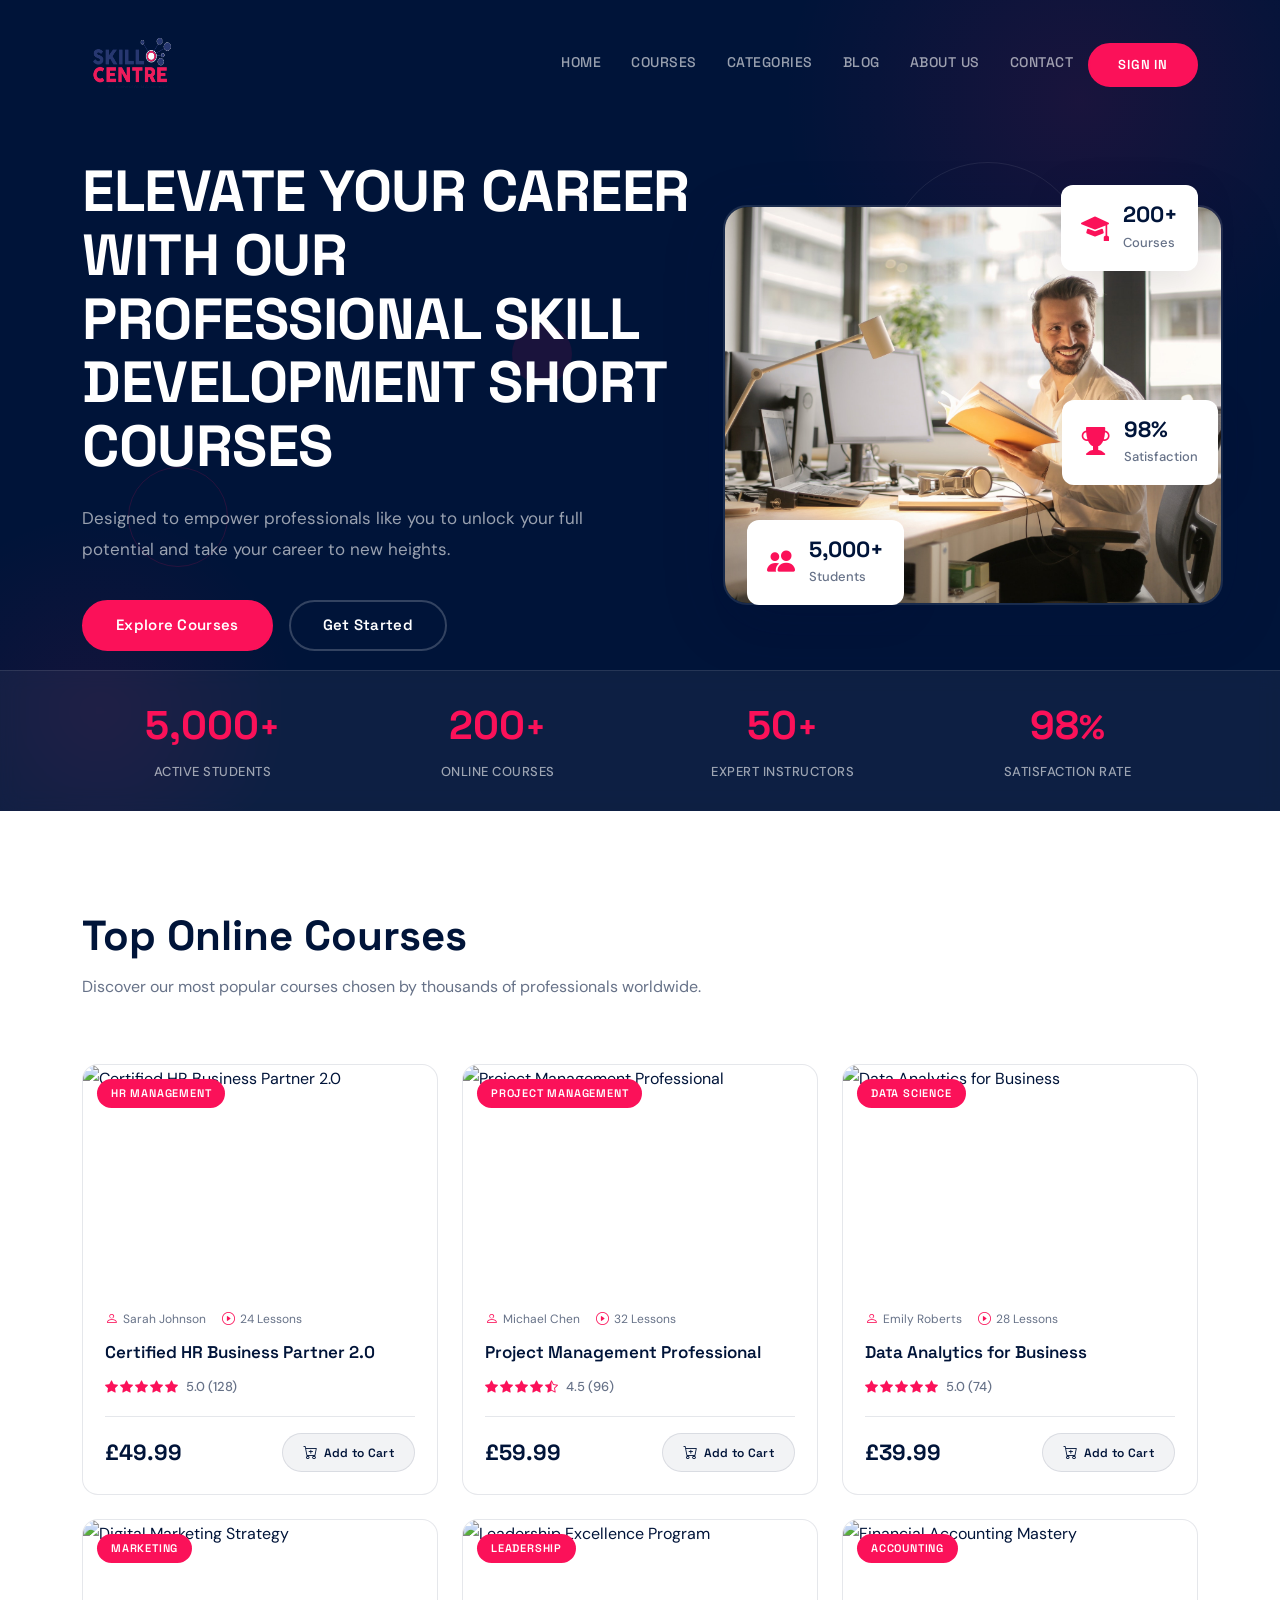
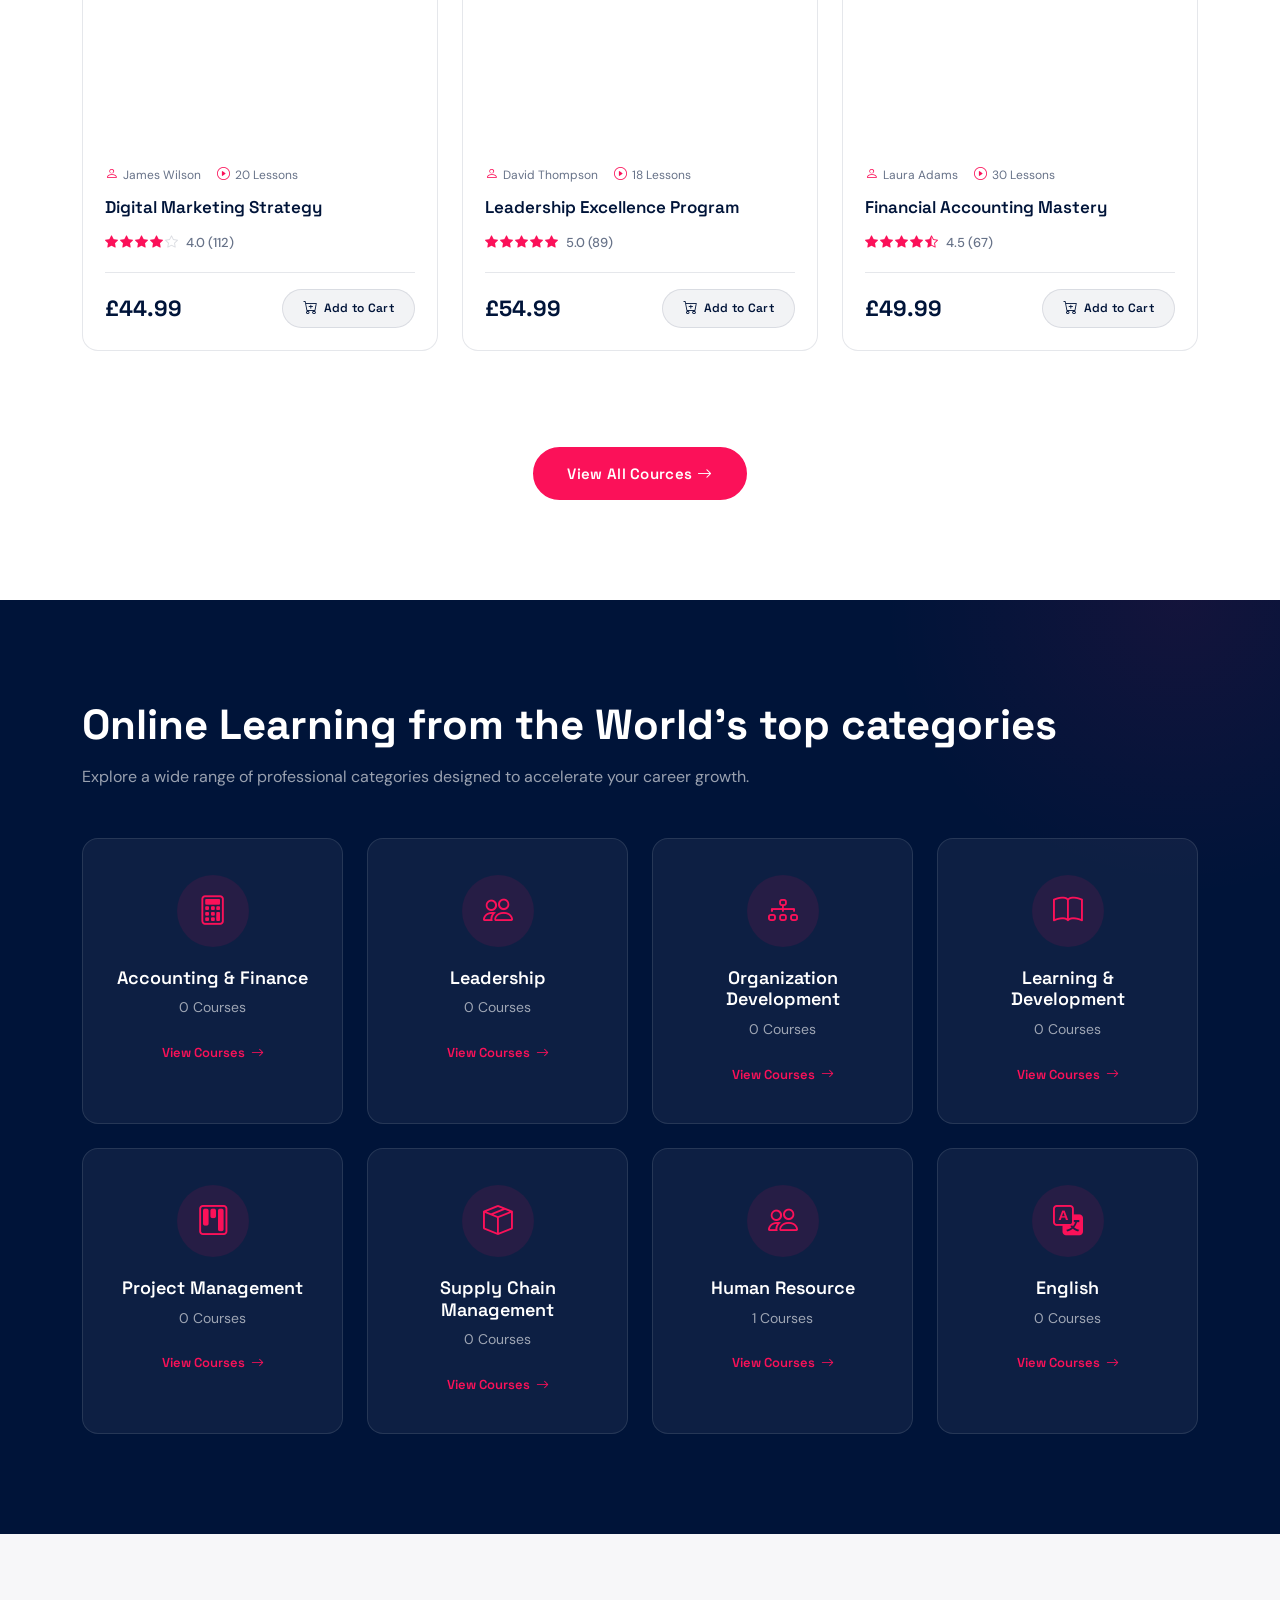
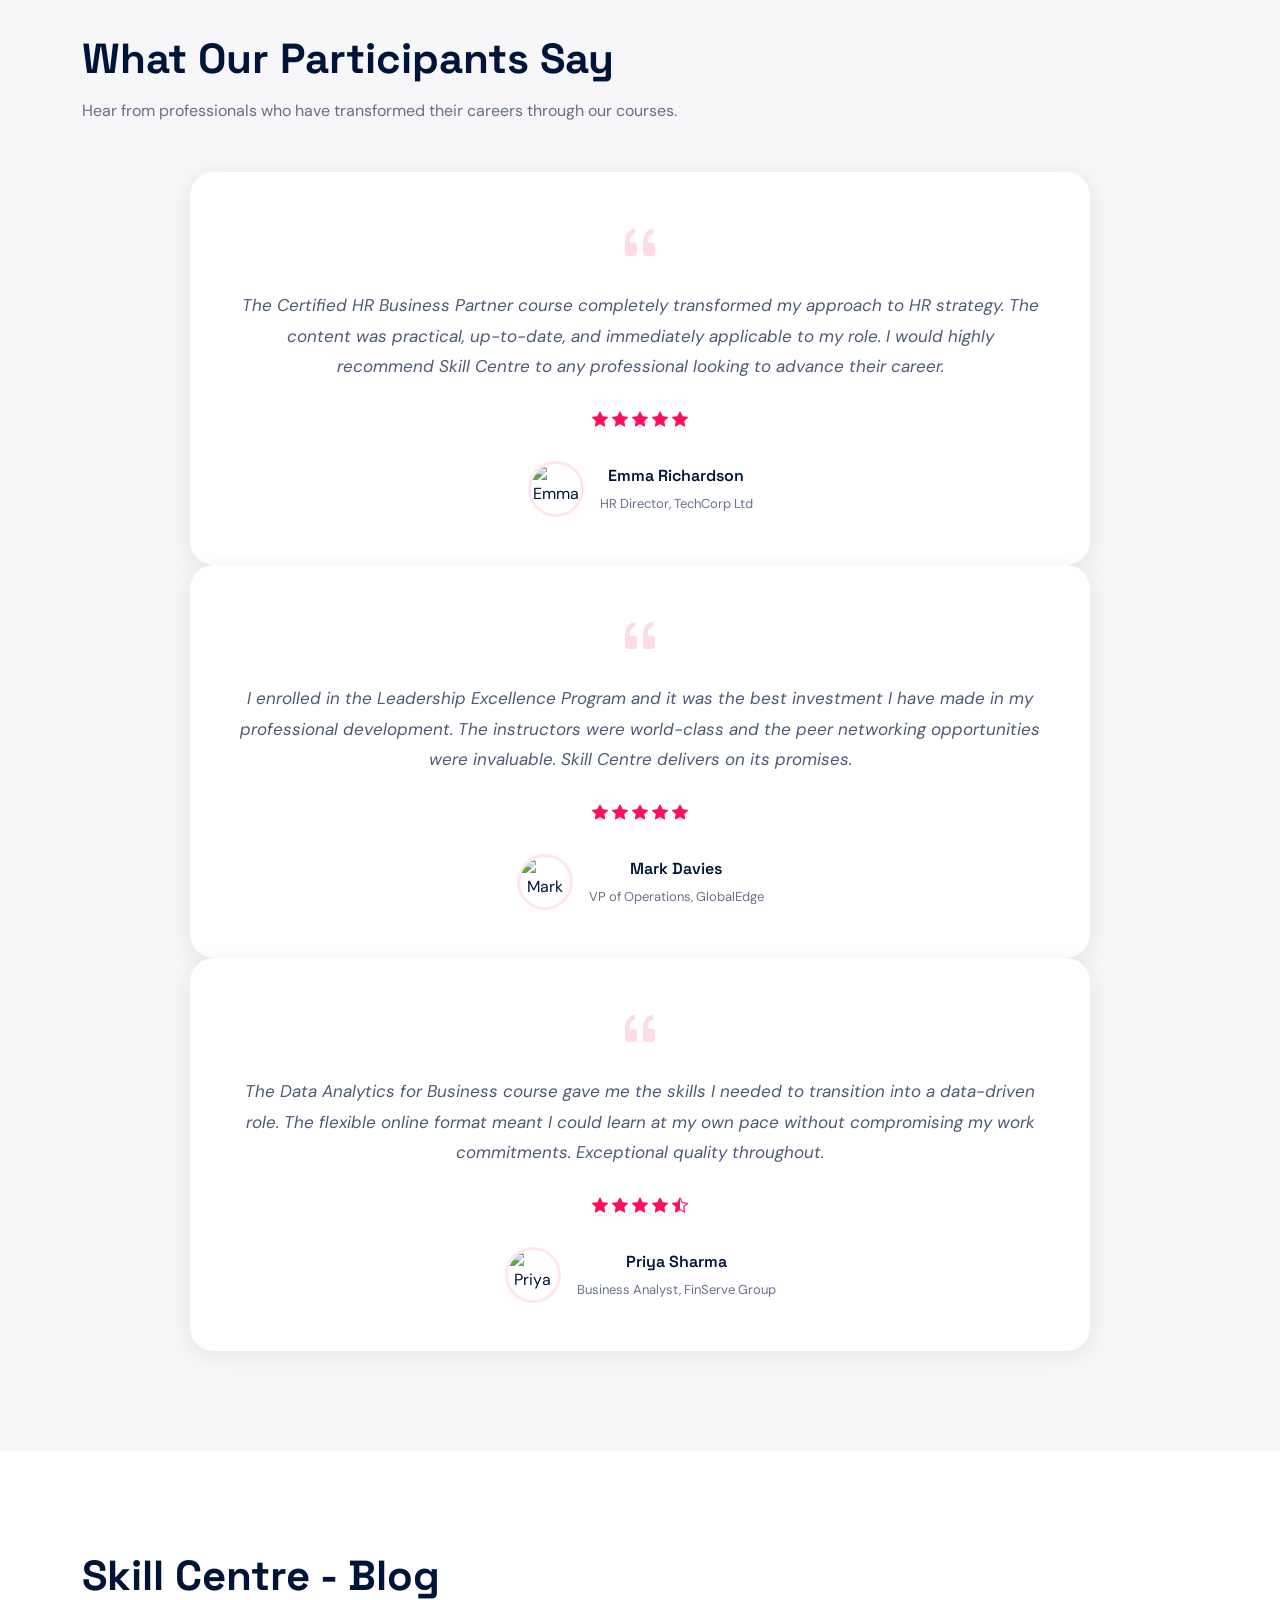
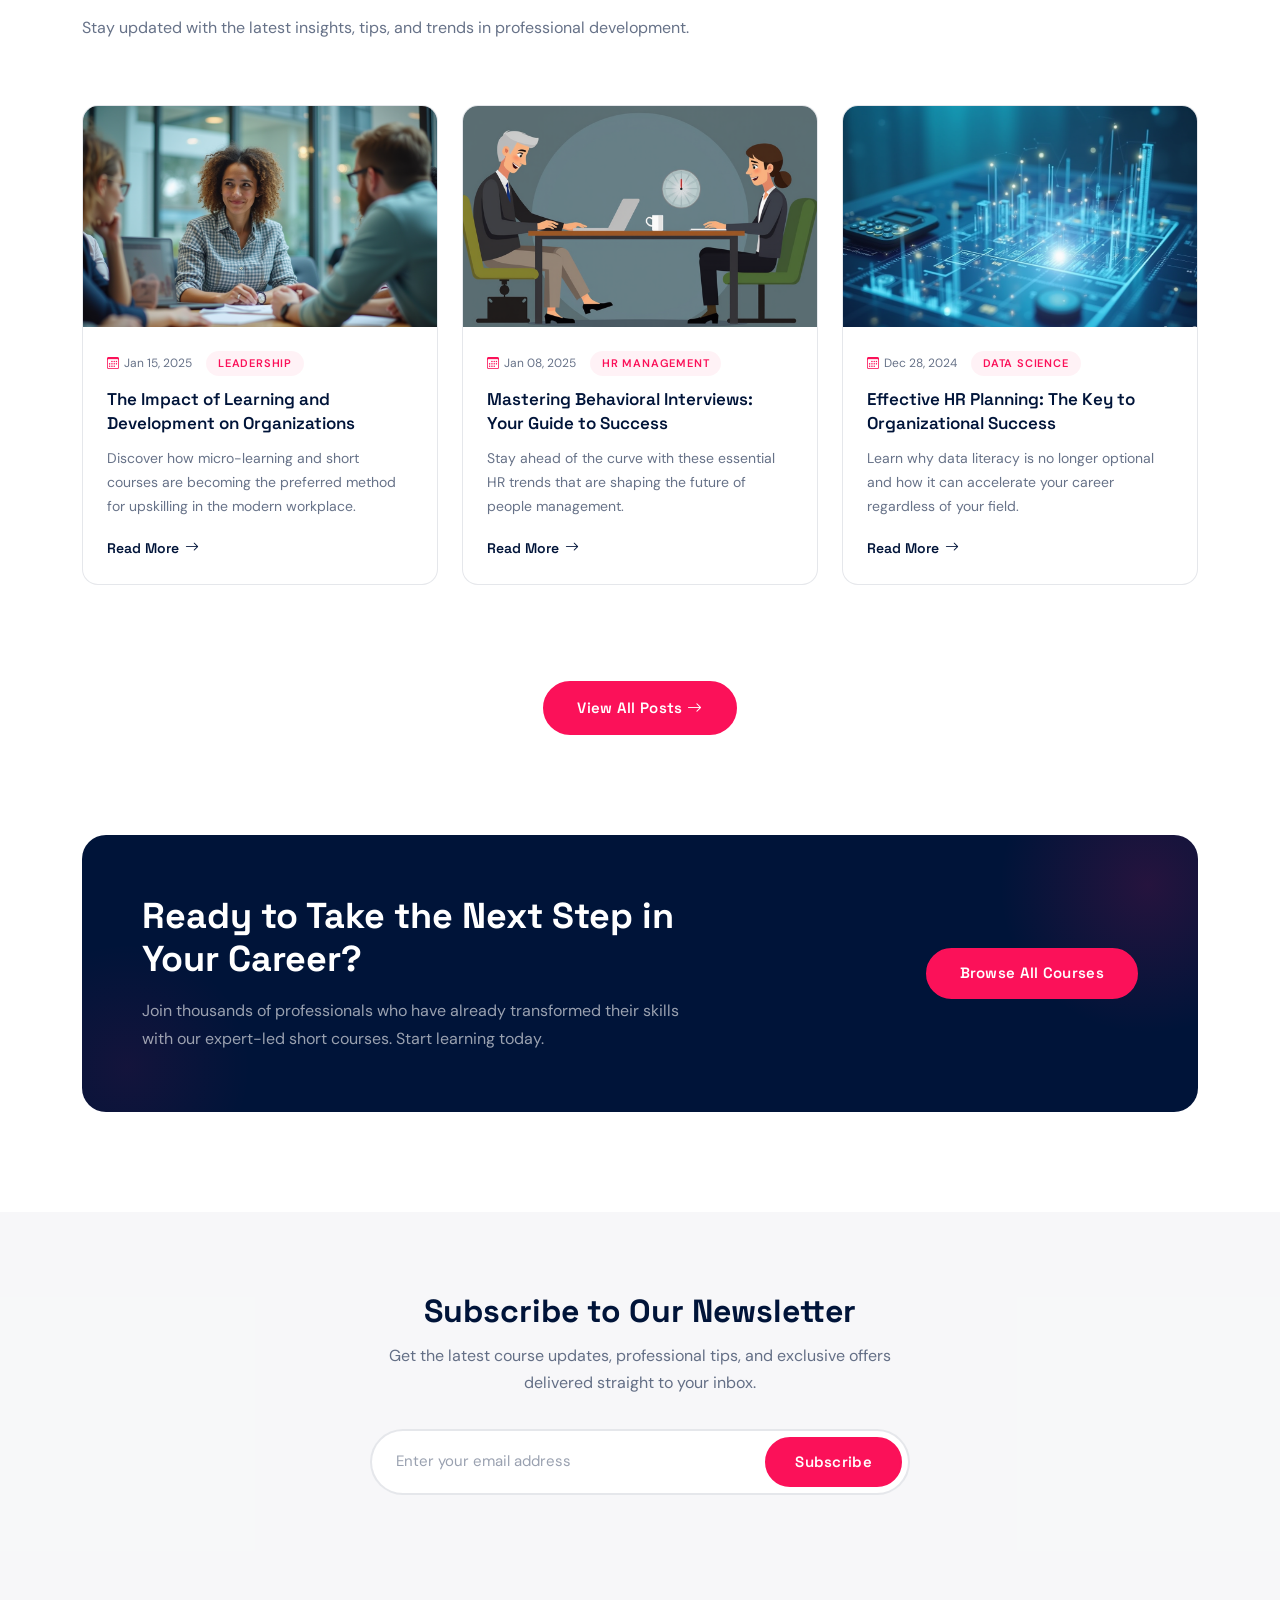
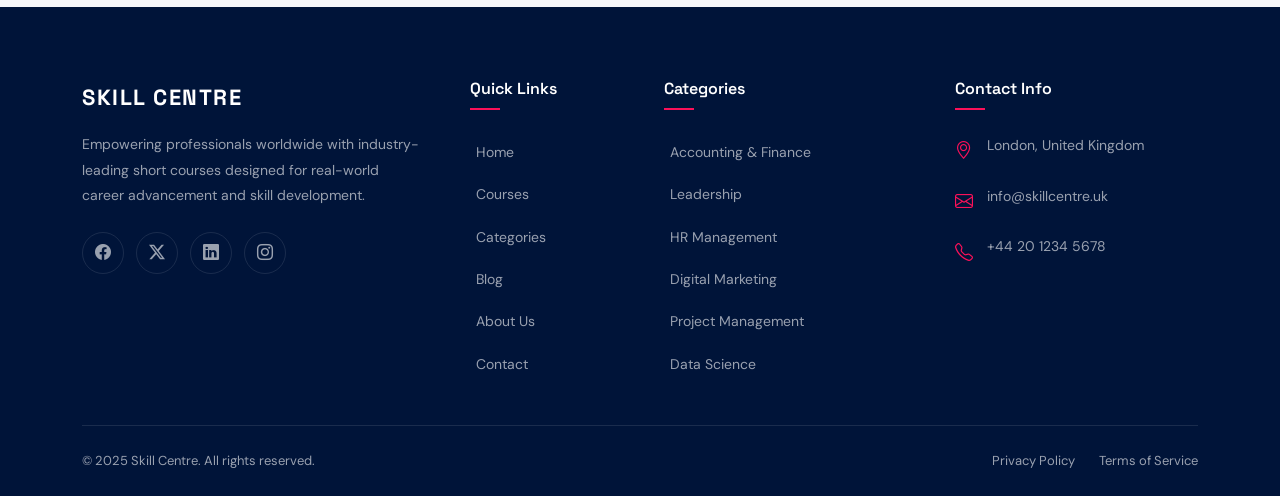
==== commit 427e2a4a: "Updated" ====
--- a/index.html
+++ b/index.html
@@ -364,7 +364,7 @@
                     <p class="section-subtitle text-white-60">Explore a wide range of professional categories designed
                         to accelerate your career growth.</p>
                 </div>
-                <div class="card_wrapper g-4" id="gscroll">
+                <div class="row g-4" id="gscroll">
                     <div class="col-12 colsm-12 col-md-3 col-lg-3" id="gscrollt">
                         <div class="category-card reveal-up">
                             <div class="category-icon">
--- a/style.css
+++ b/style.css
@@ -793,7 +793,7 @@
     border-radius: var(--radius-lg);
     padding: 36px 28px;
     text-align: center;
-    transition: var(--transition-slow);
+    transition: var(--transition);
     height: 100%;
     position: relative;
     overflow: hidden;
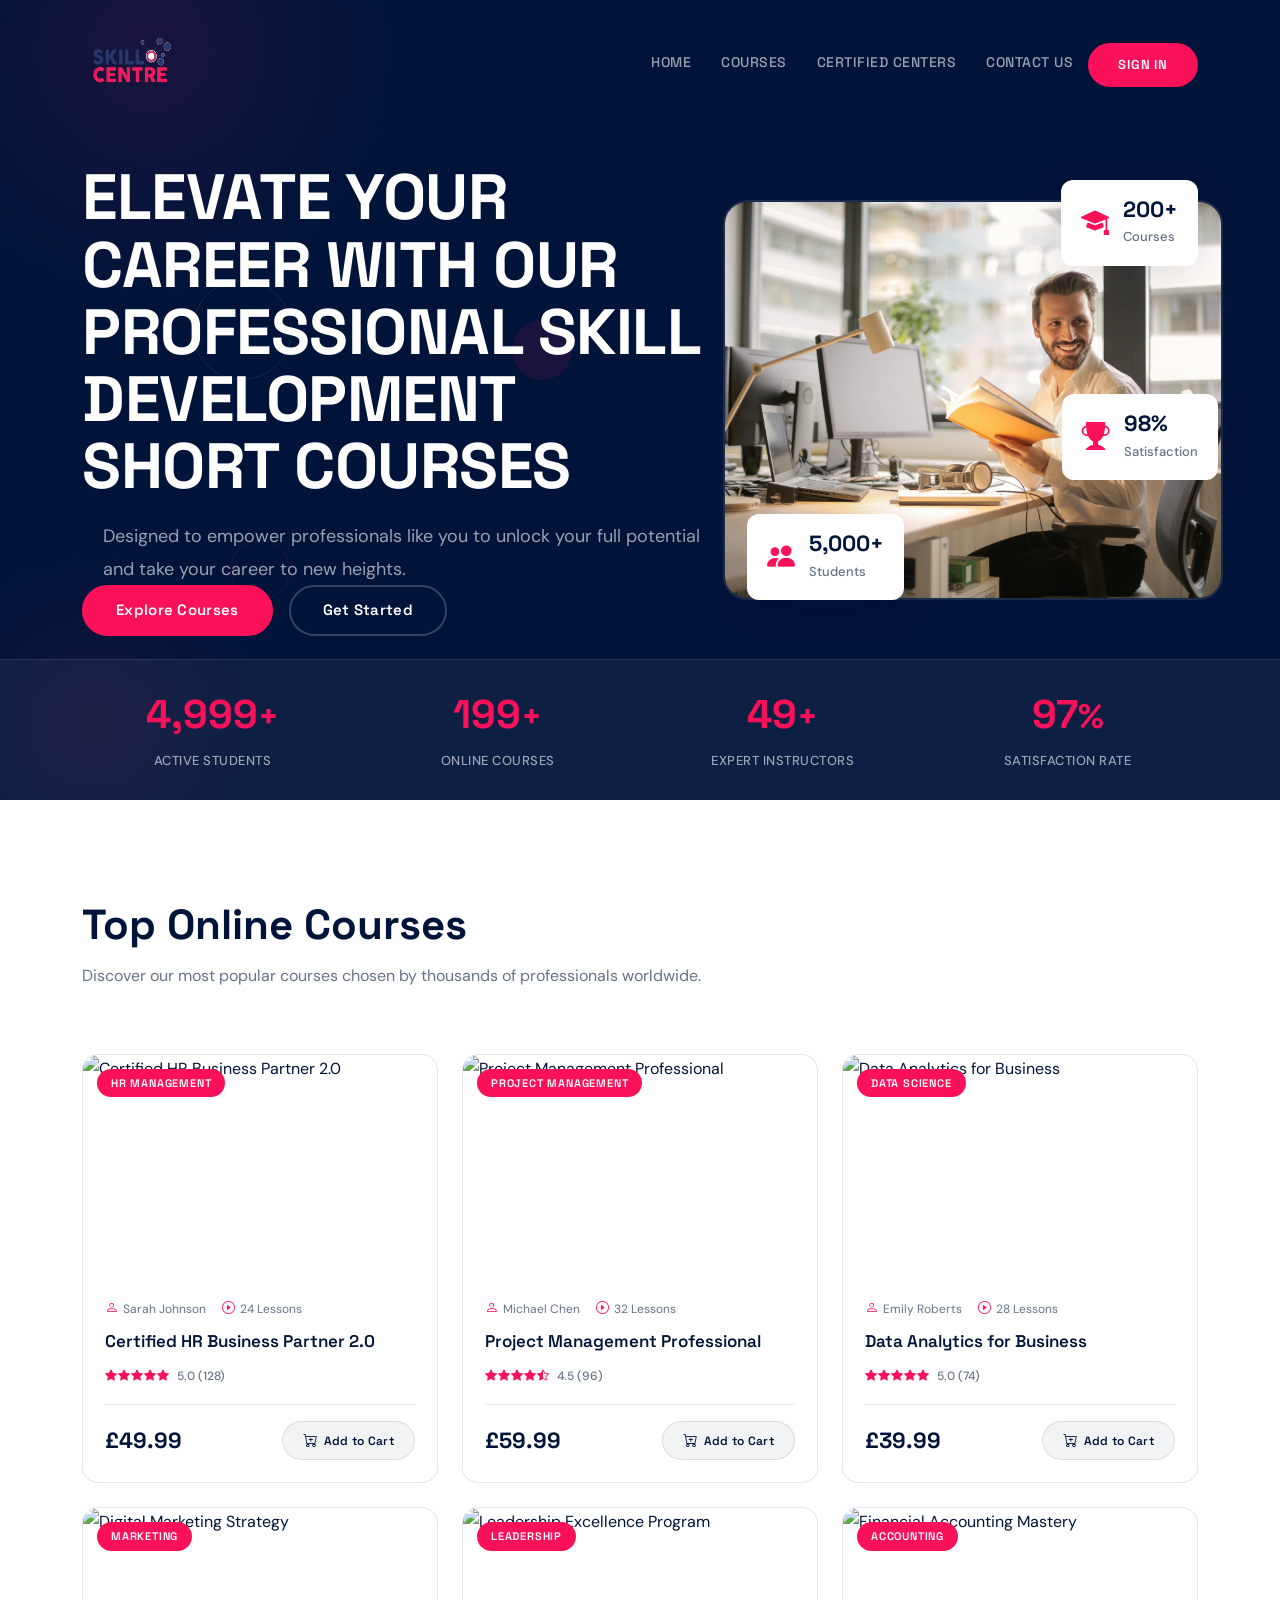
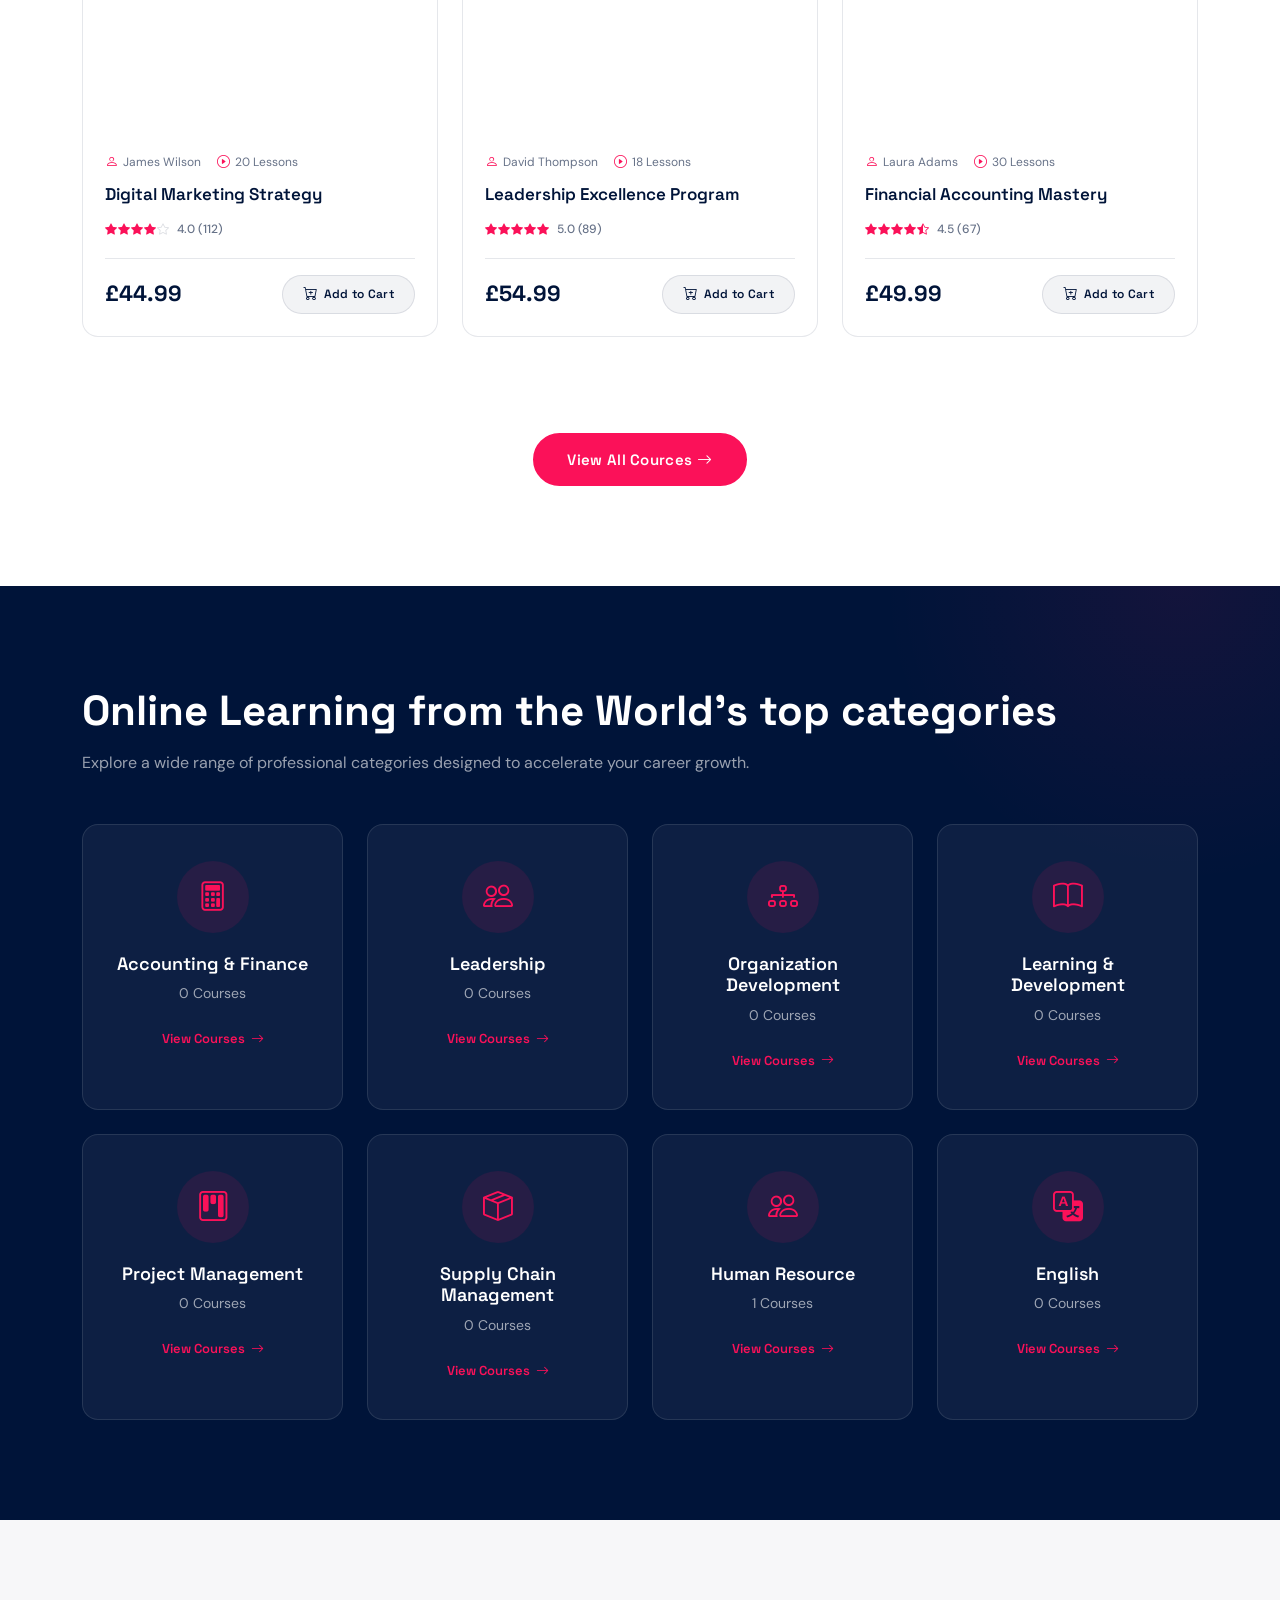
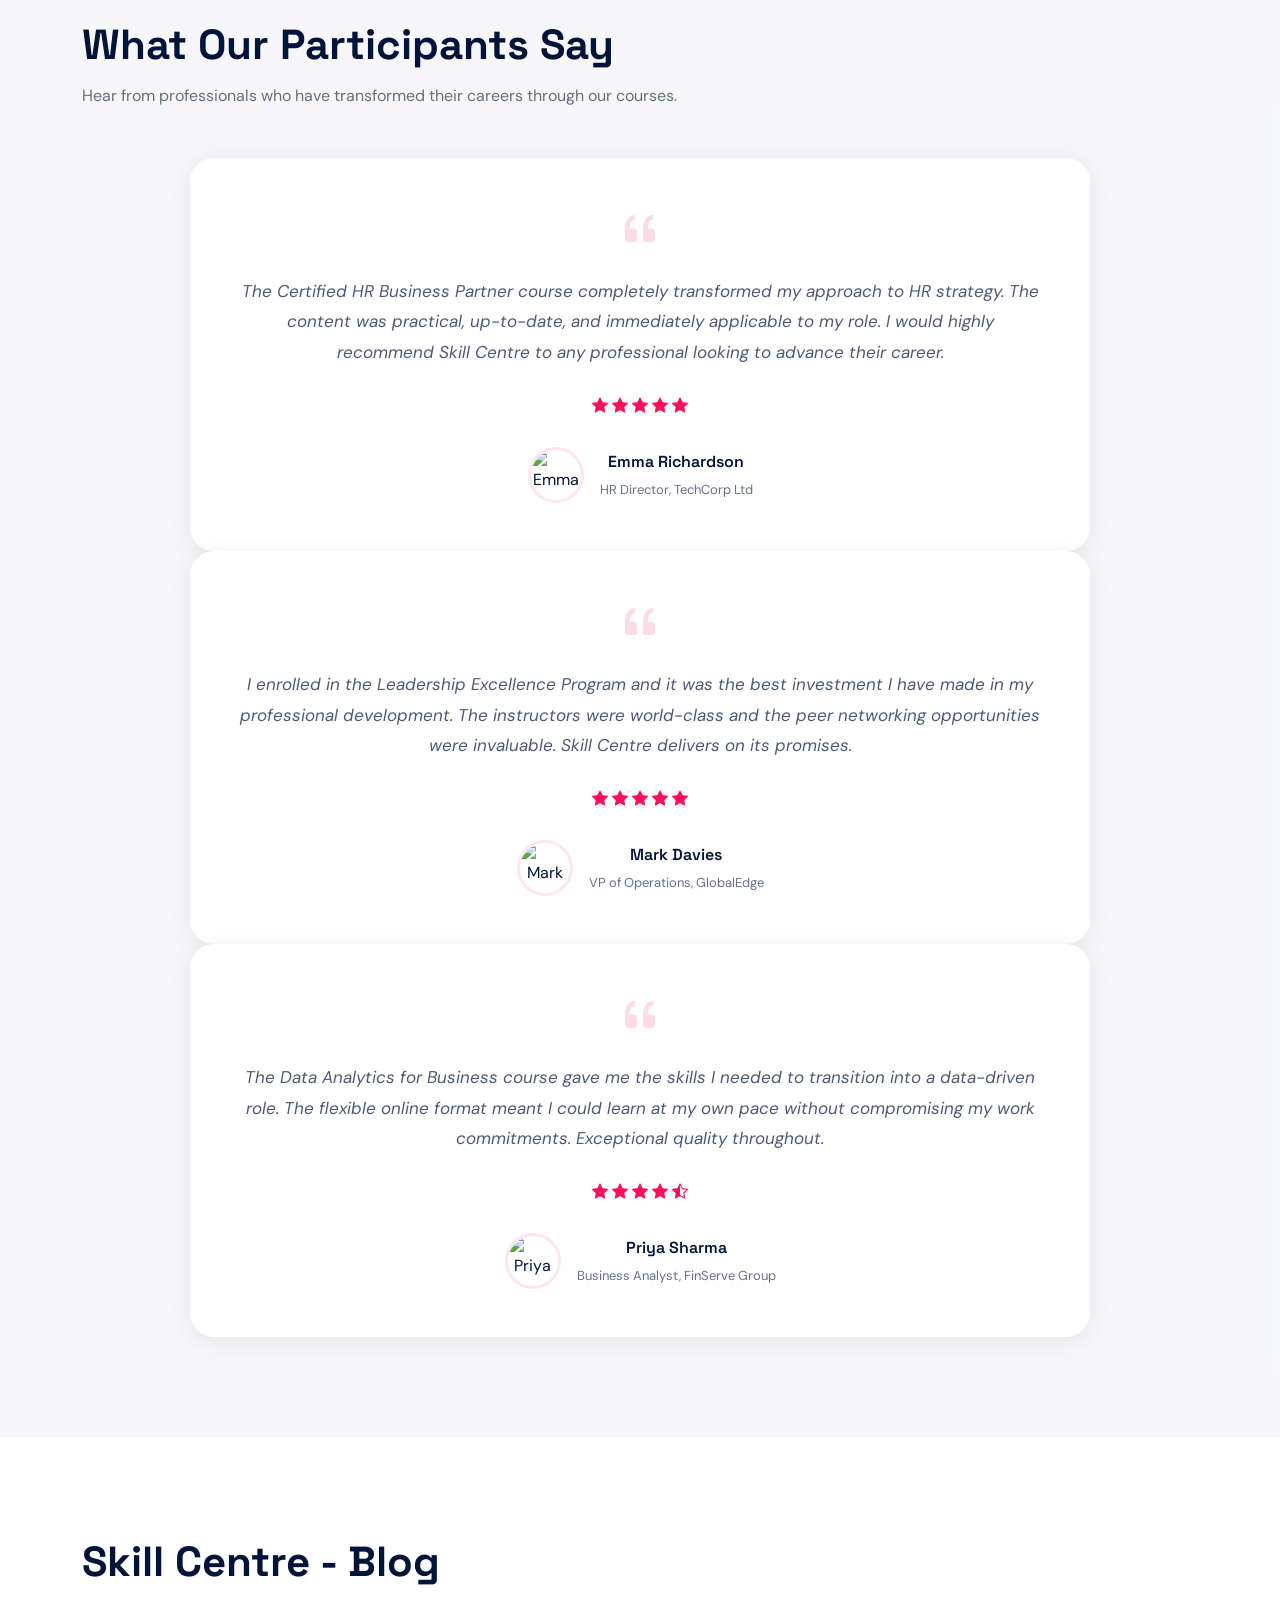
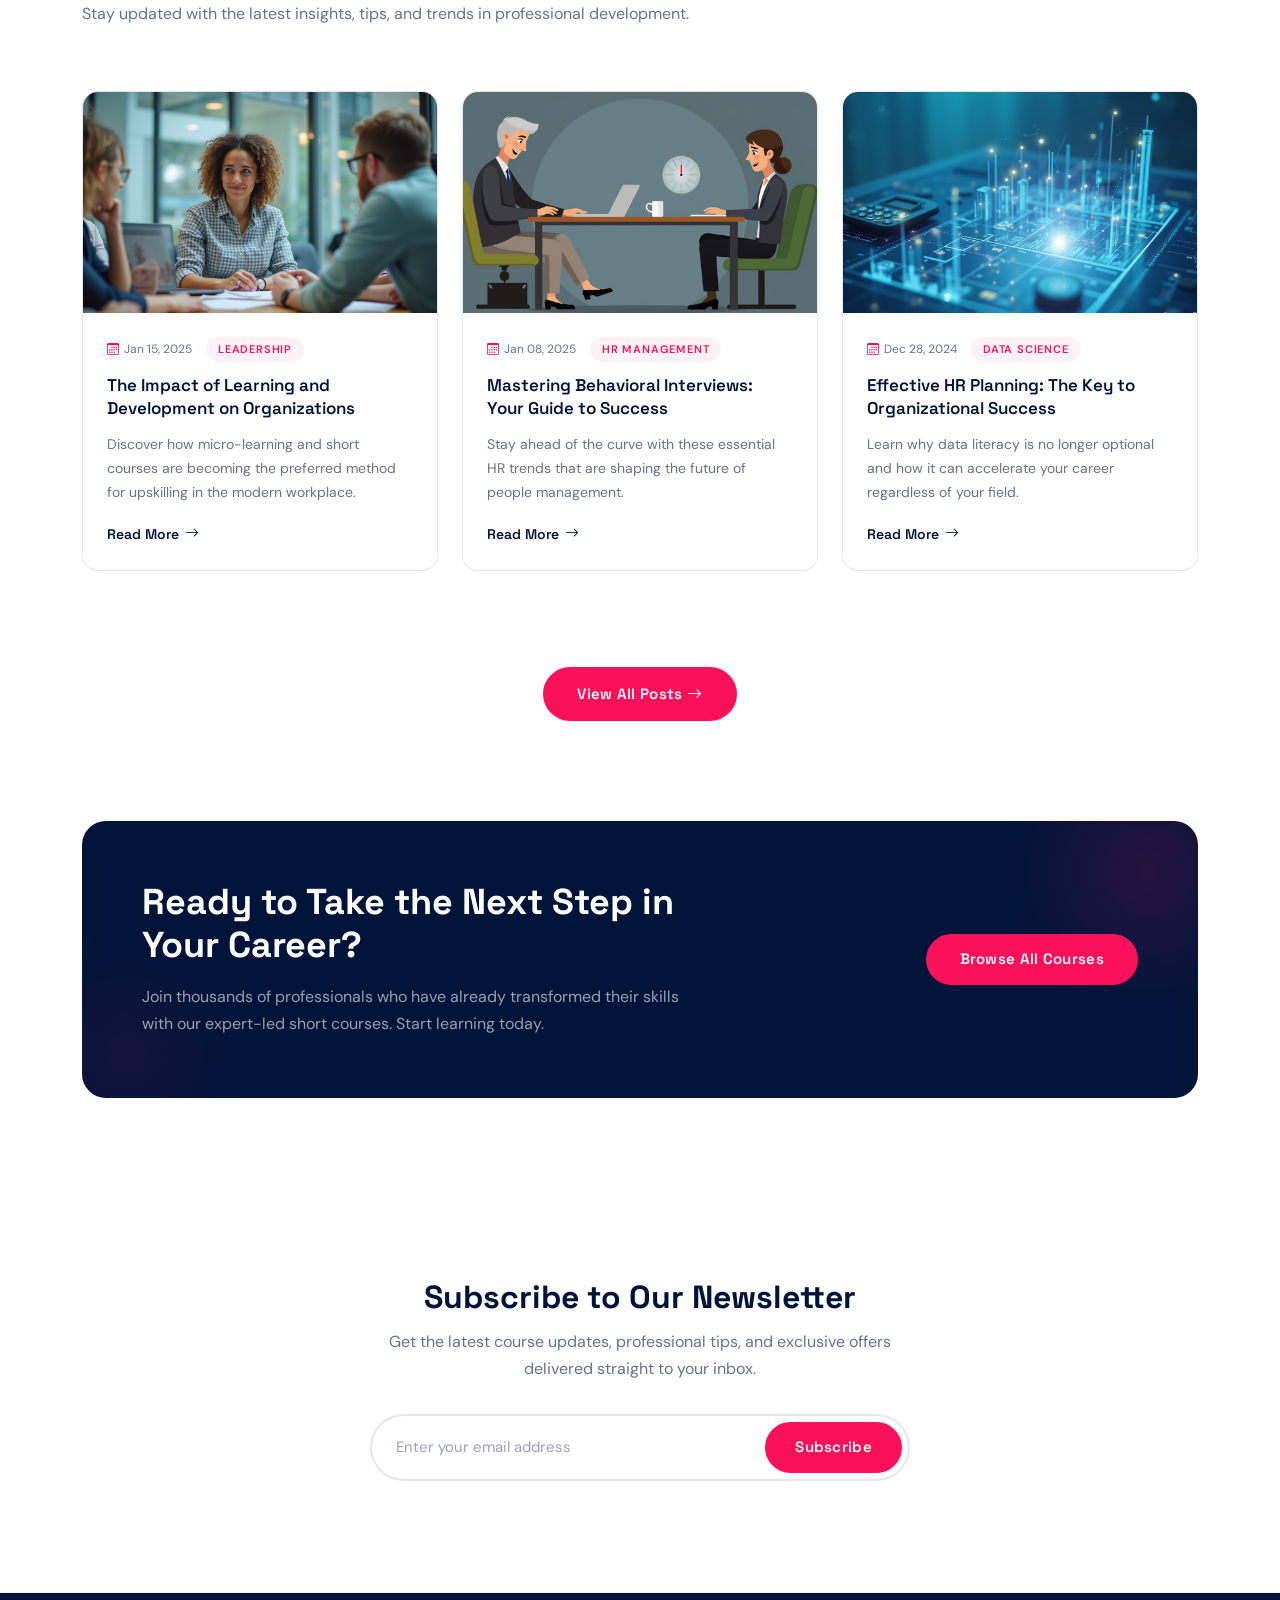
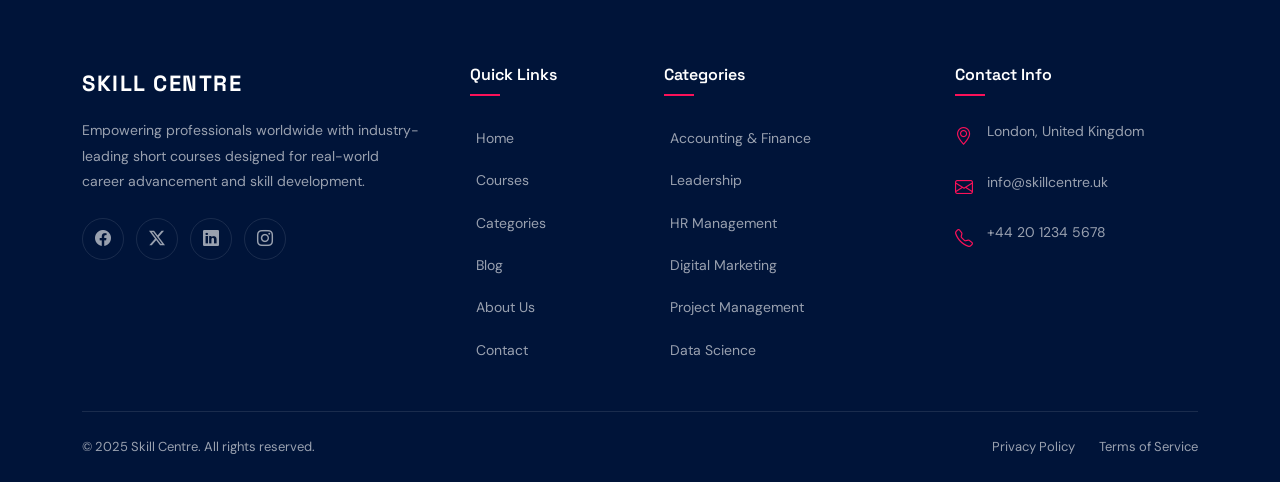
==== commit 7cb90322: "completed" ====
--- a/index.html
+++ b/index.html
@@ -20,7 +20,7 @@
 
     <nav class="navbar navbar-expand-lg site-header" id="siteHeader">
         <div class="container">
-            <a class="navbar-brand" href="#"><img src="images/logo.png" class="img-fluid"
+            <a class="navbar-brand" href="index.html"><img src="images/logo.png" class="img-fluid"
                     style="height: 80px; width: 100px;" alt=""></a>
             <button class="navbar-toggler" type="button" data-bs-toggle="collapse"
                 data-bs-target="#navbarSupportedContent" aria-controls="navbarSupportedContent" aria-expanded="false"
@@ -30,22 +30,16 @@
             <div class="collapse navbar-collapse" id="navbarSupportedContent">
                 <ul class="navbar-nav ms-auto mb-2 mb-lg-0">
                     <li class="nav-item">
-                        <a class="nav-link active" aria-current="page" href="#">Home</a>
+                        <a class="nav-link active" aria-current="page" href="index.html">Home</a>
                     </li>
                     <li class="nav-item">
-                        <a class="nav-link active" aria-current="page" href="#">Courses</a>
+                        <a class="nav-link " aria-current="page" href="courses.html">Courses</a>
                     </li>
                     <li class="nav-item">
-                        <a class="nav-link active" aria-current="page" href="#">Categories</a>
+                        <a class="nav-link " aria-current="page" href="https://worldacademy.uk/list-of-courses">Certified Centers</a>
                     </li>
                     <li class="nav-item">
-                        <a class="nav-link active" aria-current="page" href="#">Blog</a>
-                    </li>
-                    <li class="nav-item">
-                        <a class="nav-link active" aria-current="page" href="#">About Us</a>
-                    </li>
-                    <li class="nav-item">
-                        <a class="nav-link active" aria-current="page" href="#">Contact</a>
+                        <a class="nav-link " aria-current="page" href="contact.html">Contact Us</a>
                     </li>
                     <a href="#" class="btn btn-accent">Sign In</a>
                 </ul>
--- a/responsive.css
+++ b/responsive.css
@@ -6,6 +6,12 @@
         width: 500px;
         height: 360px;
     }
+    .form-side-panel {
+        padding: 52px 40px;
+    }
+    .form-main-panel {
+        padding: 52px 40px;
+    }
 }
 
 /* ===========================
@@ -22,6 +28,12 @@
     .cta-card {
         padding: 48px;
     }
+    .form-side-panel {
+        padding: 44px 32px;
+    }
+    .form-main-panel {
+        padding: 44px 32px;
+    }
 }
 
 /* ===========================
@@ -54,6 +66,37 @@
     .cta-section .col-lg-5 {
         text-align: center !important;
     }
+    
+    .hero-contact {
+        padding: 160px 0 80px;
+    }
+
+    .contact-form-section {
+        padding: 40px 0 var(--section-padding);
+    }
+
+    .contact-form-wrapper .row {
+        flex-direction: column;
+    }
+
+    .form-side-panel {
+        padding: 44px 32px;
+        min-height: auto;
+    }
+
+    .form-side-features {
+        flex-direction: row;
+        flex-wrap: wrap;
+        gap: 12px;
+    }
+
+    .form-side-feature {
+        width: calc(50% - 6px);
+    }
+
+    .form-main-panel {
+        padding: 44px 32px;
+    }
 }
 
 /* ===========================
@@ -112,6 +155,65 @@
     .cta-card {
         padding: 32px 20px;
     }
+    .hero-contact {
+        padding: 140px 0 70px;
+    }
+
+    .hero-desc {
+        font-size: 16px;
+    }
+
+    .hero-bottom-edge {
+        height: 40px;
+    }
+
+    .contact-info-section {
+        padding: 60px 0 30px;
+    }
+
+    .info-card {
+        padding: 28px 20px;
+    }
+
+    .form-side-panel {
+        padding: 36px 24px;
+    }
+
+    .form-side-features {
+        flex-direction: column;
+        gap: 14px;
+    }
+
+    .form-side-feature {
+        width: 100%;
+    }
+
+    .form-main-panel {
+        padding: 36px 24px;
+    }
+
+    .newsletter-input-wrap {
+        flex-direction: column;
+        border-radius: var(--radius-md);
+        padding: 8px;
+        gap: 8px;
+    }
+
+    .newsletter-input {
+        padding: 12px 16px;
+        text-align: center;
+    }
+
+    .newsletter-form .btn-accent {
+        width: 100%;
+        justify-content: center;
+        border-radius: var(--radius-full);
+    }
+
+    .footer-legal {
+        justify-content: center;
+        margin-top: 12px;
+    }
 }
 
 /* ===========================
@@ -157,16 +259,67 @@
     .category-card {
         padding: 28px 20px;
     }
-    .testimonial-nav {
-        gap: 12px;
-    }
-    .testimonial-btn {
-        width: 40px;
-        height: 40px;
-        font-size: 16px;
-    }
     .blog-body {
         padding: 18px;
+    }
+    .hero-contact {
+        padding: 130px 0 60px;
+    }
+
+    .hero-title {
+        font-size: 32px;
+    }
+
+    .hero-desc {
+        font-size: 15px;
+    }
+
+    .breadcrumb-nav .breadcrumb-item {
+        font-size: 11px;
+    }
+
+    .btn-accent, .btn-submit {
+        padding: 14px 28px;
+        font-size: 14px;
+    }
+
+    .info-icon {
+        width: 56px;
+        height: 56px;
+    }
+
+    .info-icon i {
+        font-size: 22px;
+    }
+
+    .info-label {
+        font-size: 15px;
+    }
+
+    .info-text {
+        font-size: 13px;
+    }
+
+    .contact-form .form-control {
+        padding: 18px 16px 6px;
+        font-size: 14px;
+        min-height: 54px;
+    }
+
+    .contact-form .form-floating-group label {
+        left: 16px;
+        font-size: 13px;
+    }
+
+    .contact-form .form-control:focus ~ label,
+    .contact-form .form-control:not(:placeholder-shown) ~ label {
+        font-size: 10px;
+        top: 8px;
+    }
+
+    .contact-form textarea.form-control:focus ~ label,
+    .contact-form textarea.form-control:not(:placeholder-shown) ~ label {
+        top: 6px;
     }
 }
 
@@ -192,6 +345,35 @@
     .blog-title {
         font-size: 15px;
     }
+     .hero-contact {
+        padding: 120px 0 55px;
+    }
+
+    .hero-title {
+        font-size: 28px;
+    }
+
+    .form-side-panel {
+        padding: 32px 20px;
+    }
+
+    .form-side-title {
+        font-size: 22px;
+    }
+
+    .form-side-desc {
+        font-size: 14px;
+        margin-bottom: 28px;
+    }
+
+    .form-main-panel {
+        padding: 32px 20px;
+    }
+
+    .btn-submit {
+        width: 100%;
+        justify-content: center;
+    }
 }
 
 /* ===========================
@@ -218,6 +400,44 @@
     .category-icon i {
         font-size: 24px;
     }
+     .brand-text {
+        font-size: 18px;
+        letter-spacing: 1px;
+    }
+
+    .hero-title {
+        font-size: 26px;
+    }
+
+    .hero-desc {
+        font-size: 14px;
+    }
+
+    .info-card {
+        padding: 24px 16px;
+    }
+
+    .info-icon {
+        width: 50px;
+        height: 50px;
+    }
+
+    .info-icon i {
+        font-size: 20px;
+    }
+
+    .feature-check {
+        width: 28px;
+        height: 28px;
+    }
+
+    .feature-check i {
+        font-size: 12px;
+    }
+
+    .form-side-feature span {
+        font-size: 13px;
+    }
 }
 
 /* ===========================
@@ -243,4 +463,45 @@
         height: 36px;
         font-size: 14px;
     }
+    .hero-contact {
+        padding: 110px 0 50px;
+    }
+
+    .hero-title {
+        font-size: 24px;
+    }
+
+    .hero-desc {
+        font-size: 13px;
+    }
+
+    .info-card {
+        padding: 20px 14px;
+    }
+
+    .info-label {
+        font-size: 14px;
+    }
+
+    .info-text {
+        font-size: 12px;
+    }
+
+    .form-side-panel {
+        padding: 28px 16px;
+    }
+
+    .form-main-panel {
+        padding: 28px 16px;
+    }
+
+    .contact-form .form-control {
+        padding: 16px 14px 4px;
+        min-height: 50px;
+    }
+
+    .contact-form .form-floating-group label {
+        left: 14px;
+        font-size: 12px;
+    }
 }
--- a/style.css
+++ b/style.css
@@ -250,10 +250,10 @@
     -webkit-backdrop-filter: blur(20px);
     padding: 12px 0;
     box-shadow: 0 4px 30px rgba(0, 20, 57, 0.3);
-
-    .nav-link {
-        color: var(--primary);
-    }
+}
+
+.site-header.scrolled .nav-link {
+    color: var(--primary);
 }
 
 .site-header .navbar {
@@ -332,14 +332,6 @@
     box-shadow: none;
 }
 
-.toggler-line {
-    display: block;
-    width: 24px;
-    height: 2px;
-    background-color: var(--white);
-    border-radius: 2px;
-    transition: var(--transition);
-}
 
 
 
@@ -690,7 +682,6 @@
     line-height: 1.4;
     color: var(--primary);
     display: -webkit-box;
-    -webkit-line-clamp: 2;
     -webkit-box-orient: vertical;
     overflow: hidden;
 }
@@ -1110,7 +1101,6 @@
     margin-bottom: 12px;
     color: var(--primary);
     display: -webkit-box;
-    -webkit-line-clamp: 2;
     -webkit-box-orient: vertical;
     overflow: hidden;
     transition: var(--transition);
@@ -1126,7 +1116,6 @@
     line-height: 1.7;
     margin-bottom: 18px;
     display: -webkit-box;
-    -webkit-line-clamp: 3;
     -webkit-box-orient: vertical;
     overflow: hidden;
     flex: 1;
@@ -1511,8 +1500,1895 @@
     }
 }
 
-.card_wrapper {
+/* .card_wrapper {
     display: flex;
     flex-wrap: nowrap;
     gap: 30px;
-}+}
+  */
+
+
+
+
+/* ========== Contact start ========== */
+
+/* ===================================
+   HERO SECTION
+=================================== */
+.hero-contact {
+    position: relative;
+    background-color: var(--primary);
+    padding: 200px 0 100px;
+    overflow: hidden;
+    text-align: center;
+}
+
+.hero-bg-shapes {
+    position: absolute;
+    inset: 0;
+    pointer-events: none;
+    overflow: hidden;
+}
+
+.hero-shape {
+    position: absolute;
+    border-radius: 50%;
+}
+
+.hero-shape-1 {
+    width: 500px;
+    height: 500px;
+    background: radial-gradient(circle, var(--accent-10) 0%, transparent 70%);
+    top: -200px;
+    right: -100px;
+    animation: heroFloat 8s ease-in-out infinite;
+}
+
+.hero-shape-2 {
+    width: 350px;
+    height: 350px;
+    background: radial-gradient(circle, var(--accent-08) 0%, transparent 70%);
+    bottom: -100px;
+    left: -80px;
+    animation: heroFloat 10s ease-in-out infinite reverse;
+}
+
+.hero-shape-3 {
+    width: 120px;
+    height: 120px;
+    border: 1px solid var(--white-08);
+    top: 30%;
+    left: 15%;
+    animation: heroFloat 12s ease-in-out infinite;
+}
+
+@keyframes heroFloat {
+
+    0%,
+    100% {
+        transform: translateY(0) rotate(0deg);
+    }
+
+    50% {
+        transform: translateY(-25px) rotate(4deg);
+    }
+}
+
+/* Breadcrumb */
+.breadcrumb-nav {
+    margin-bottom: 28px;
+}
+
+.breadcrumb-nav .breadcrumb {
+    display: inline-flex;
+    background: transparent;
+    padding: 0;
+    margin: 0;
+    gap: 8px;
+}
+
+.breadcrumb-nav .breadcrumb-item {
+    font-family: var(--font-heading);
+    font-size: 13px;
+    font-weight: 500;
+    letter-spacing: 0.8px;
+    text-transform: uppercase;
+}
+
+.breadcrumb-nav .breadcrumb-item a {
+    color: var(--white-60);
+    transition: var(--transition);
+}
+
+.breadcrumb-nav .breadcrumb-item a:hover {
+    color: var(--accent);
+}
+
+.breadcrumb-nav .breadcrumb-item.active {
+    color: var(--accent);
+}
+
+.breadcrumb-nav .breadcrumb-item+.breadcrumb-item::before {
+    content: '/';
+    color: var(--white-20);
+    margin-right: 8px;
+    font-weight: 400;
+
+}
+
+.breadcrumb-nav .breadcrumb-item+.breadcrumb-item {
+    padding-left: 0;
+}
+
+.breadcrumb-nav .breadcrumb-item+.breadcrumb-item::after {
+    content: '';
+    display: none;
+}
+
+.hero-title {
+    font-size: clamp(36px, 6vw, 64px);
+    font-weight: 700;
+    color: var(--white);
+    line-height: 1.05;
+    margin-bottom: 20px;
+    letter-spacing: -0.5px;
+}
+
+.hero-desc {
+    font-size: 18px;
+    color: var(--white-60);
+    max-width: 600px;
+    margin: 0 auto;
+    line-height: 1.8;
+}
+
+.hero-bottom-edge {
+    position: absolute;
+    bottom: -1px;
+    left: 0;
+    width: 100%;
+    height: 60px;
+    background-color: var(--white);
+    clip-path: ellipse(55% 100% at 50% 100%);
+}
+
+/* ===================================
+   CONTACT INFORMATION
+=================================== */
+
+/* ===================================
+   CONTACT FORM
+=================================== */
+.contact-form-section {
+    padding: 40px 0 var(--section-padding);
+    background-color: var(--white);
+}
+
+.contact-form-wrapper {
+    background-color: var(--white);
+    border-radius: var(--radius-xl);
+    overflow: hidden;
+    box-shadow: var(--shadow-xl);
+    border: var(--border-light);
+}
+
+/* Left panel */
+.form-side-panel {
+    background-color: var(--primary);
+    padding: 60px 48px;
+    display: flex;
+    align-items: center;
+    min-height: 100%;
+    position: relative;
+    overflow: hidden;
+}
+
+.form-side-panel::before {
+    content: '';
+    position: absolute;
+    top: -80px;
+    right: -80px;
+    width: 250px;
+    height: 250px;
+    background: radial-gradient(circle, var(--accent-10) 0%, transparent 70%);
+    border-radius: 50%;
+    pointer-events: none;
+}
+
+.form-side-panel::after {
+    content: '';
+    position: absolute;
+    bottom: -60px;
+    left: -60px;
+    width: 200px;
+    height: 200px;
+    background: radial-gradient(circle, var(--accent-06, rgba(251, 17, 89, 0.06)) 0%, transparent 70%);
+    border-radius: 50%;
+    pointer-events: none;
+}
+
+.form-side-content {
+    position: relative;
+    z-index: 1;
+}
+
+.form-side-title {
+    font-size: clamp(24px, 3vw, 32px);
+    font-weight: 700;
+    color: var(--white);
+    margin-bottom: 16px;
+}
+
+.form-side-desc {
+    font-size: 15px;
+    color: var(--white-60);
+    line-height: 1.8;
+    margin-bottom: 36px;
+}
+
+.form-side-features {
+    display: flex;
+    flex-direction: column;
+    gap: 18px;
+}
+
+.form-side-feature {
+    display: flex;
+    align-items: center;
+    gap: 14px;
+}
+
+.feature-check {
+    width: 32px;
+    height: 32px;
+    border-radius: 50%;
+    background-color: var(--accent-15);
+    display: flex;
+    align-items: center;
+    justify-content: center;
+    flex-shrink: 0;
+}
+
+.feature-check i {
+    font-size: 14px;
+    color: var(--accent);
+}
+
+.form-side-feature span {
+    font-size: 14px;
+    color: var(--white-60);
+    font-weight: 500;
+}
+
+/* Right panel - form */
+.form-main-panel {
+    padding: 60px 48px;
+}
+
+.contact-form .form-floating-group {
+    position: relative;
+    margin-bottom: 0;
+}
+
+.contact-form .form-control {
+    width: 100%;
+    border: 1px solid var(--primary-10);
+    border-radius: var(--radius-sm);
+    padding: 20px 18px 8px;
+    font-family: var(--font-body);
+    font-size: 15px;
+    color: var(--primary);
+    background-color: var(--primary-03);
+    transition: var(--transition);
+    height: auto;
+    min-height: 58px;
+}
+
+.contact-form .form-control:focus {
+    outline: none;
+    border-color: var(--accent-30);
+    background-color: var(--white);
+    box-shadow: 0 0 0 4px var(--accent-05);
+}
+
+.contact-form .form-control::placeholder {
+    color: transparent;
+}
+
+.contact-form .form-floating-group label {
+    position: absolute;
+    top: 50%;
+    left: 18px;
+    transform: translateY(-50%);
+    font-size: 14px;
+    font-weight: 500;
+    color: var(--primary-40);
+    pointer-events: none;
+    transition: var(--transition);
+    margin: 0;
+    background: transparent;
+    padding: 0;
+    z-index: 1;
+}
+
+.contact-form textarea.form-floating-group label {
+    top: 20px;
+    transform: none;
+}
+
+/* Floating label active state */
+.contact-form .form-control:focus~label,
+.contact-form .form-control:not(:placeholder-shown)~label {
+    top: 10px;
+    transform: none;
+    font-size: 11px;
+    font-weight: 600;
+    color: var(--accent);
+    letter-spacing: 0.5px;
+    text-transform: uppercase;
+}
+
+.contact-form textarea.form-control:focus~label,
+.contact-form textarea.form-control:not(:placeholder-shown)~label {
+    top: 8px;
+}
+
+/* Underline effect */
+.form-line {
+    position: absolute;
+    bottom: 0;
+    left: 50%;
+    width: 0;
+    height: 2px;
+    background-color: var(--accent);
+    transition: var(--transition);
+    border-radius: 0 0 var(--radius-sm) var(--radius-sm);
+}
+
+.contact-form .form-control:focus~.form-line {
+    left: 0;
+    width: 100%;
+}
+
+/* Textarea */
+.contact-form textarea.form-control {
+    min-height: 140px;
+    resize: vertical;
+}
+
+/* Submit button */
+.btn-submit {
+    background-color: var(--accent);
+    color: var(--white);
+    border: none;
+    border-radius: var(--radius-full);
+    padding: 16px 40px;
+    font-family: var(--font-heading);
+    font-weight: 600;
+    font-size: 15px;
+    letter-spacing: 0.5px;
+    cursor: pointer;
+    transition: var(--transition);
+    display: inline-flex;
+    align-items: center;
+    gap: 10px;
+    position: relative;
+    margin-top: 8px;
+}
+
+.btn-submit:hover {
+    background-color: var(--primary);
+    transform: translateY(-2px);
+    box-shadow: 0 8px 28px rgba(0, 20, 57, 0.25);
+}
+
+.btn-submit:active {
+    transform: translateY(0);
+}
+
+.btn-icon {
+    font-size: 14px;
+    transition: var(--transition);
+}
+
+.btn-submit:hover .btn-icon {
+    transform: translateX(3px);
+}
+
+.btn-loader {
+    display: none;
+    animation: spin 1s linear infinite;
+}
+
+
+@keyframes spin {
+    from {
+        transform: rotate(0deg);
+    }
+
+    to {
+        transform: rotate(360deg);
+    }
+}
+
+/* Form feedback */
+.form-feedback {
+    margin-top: 20px;
+    font-size: 14px;
+    font-weight: 500;
+    min-height: 22px;
+}
+
+
+
+
+
+/* ===================================
+   NEWSLETTER SECTION
+=================================== */
+.newsletter-section {
+    padding: 80px 0;
+    background-color: var(--primary-03);
+}
+
+.newsletter-title {
+    font-size: clamp(24px, 3vw, 32px);
+    font-weight: 700;
+    color: var(--primary);
+    margin-bottom: 12px;
+}
+
+.newsletter-desc {
+    font-size: 16px;
+    color: var(--primary-60);
+    max-width: 520px;
+    margin: 0 auto 32px;
+    line-height: 1.7;
+}
+
+.newsletter-form {
+    max-width: 540px;
+    margin: 0 auto;
+}
+
+.newsletter-input-wrap {
+    display: flex;
+    gap: 12px;
+    background-color: var(--white);
+    border-radius: var(--radius-full);
+    padding: 6px 6px 6px 24px;
+    border: 2px solid var(--primary-10);
+    transition: var(--transition);
+}
+
+.newsletter-input-wrap:focus-within {
+    border-color: var(--accent-30);
+    box-shadow: 0 0 0 4px var(--accent-05);
+}
+
+.newsletter-input {
+    flex: 1;
+    border: none;
+    outline: none;
+    font-family: var(--font-body);
+    font-size: 15px;
+    color: var(--primary);
+    background: transparent;
+    padding: 10px 0;
+}
+
+.newsletter-input::placeholder {
+    color: var(--primary-40);
+}
+
+.newsletter-form .btn-accent {
+    padding: 12px 28px;
+    white-space: nowrap;
+    flex-shrink: 0;
+}
+
+.newsletter-feedback {
+    margin-top: 12px;
+    font-size: 14px;
+    font-weight: 500;
+    min-height: 20px;
+}
+
+
+
+/* ===================================
+   ANIMATIONS
+=================================== */
+@keyframes heroFloat {
+
+    0%,
+    100% {
+        transform: translateY(0) rotate(0deg);
+    }
+
+    50% {
+        transform: translateY(-25px) rotate(4deg);
+    }
+}
+
+@keyframes spin {
+    from {
+        transform: rotate(0deg);
+    }
+
+    to {
+        transform: rotate(360deg);
+    }
+}
+
+/* Reduced motion */
+@media (prefers-reduced-motion: reduce) {
+
+    *,
+    *::before,
+    *::after {
+        animation-duration: 0.01ms !important;
+        animation-iteration-count: 1 !important;
+        transition-duration: 0.01ms !important;
+    }
+
+    .reveal-up {
+        opacity: 1;
+        transform: none;
+    }
+}
+
+
+/* ========== Contact end ========== */
+
+
+
+/* ========== Courses start ========== */
+
+
+/* ===================================
+   HERO SECTION
+=================================== */
+.hero-courses {
+    position: relative;
+    background-color: var(--primary);
+    padding: 200px 0 100px;
+    overflow: hidden;
+    text-align: center;
+}
+
+.hero-bg-shapes {
+    position: absolute;
+    inset: 0;
+    pointer-events: none;
+    overflow: hidden;
+}
+
+.hero-shape {
+    position: absolute;
+    border-radius: 50%;
+}
+
+.hero-shape-1 {
+    width: 500px;
+    height: 500px;
+    background: radial-gradient(circle, var(--accent-10) 0%, transparent 70%);
+    top: -200px;
+    left: -100px;
+    animation: heroFloat 8s ease-in-out infinite;
+}
+
+.hero-shape-2 {
+    width: 350px;
+    height: 350px;
+    background: radial-gradient(circle, var(--accent-08) 0%, transparent 70%);
+    bottom: -100px;
+    right: -80px;
+    animation: heroFloat 10s ease-in-out infinite reverse;
+}
+
+.hero-shape-3 {
+    width: 100px;
+    height: 100px;
+    border: 1px solid var(--white-08);
+    top: 35%;
+    right: 20%;
+    animation: heroFloat 12s ease-in-out infinite;
+}
+
+.hero-shape-4 {
+    width: 60px;
+    height: 60px;
+    border: 1px solid var(--accent-15);
+    bottom: 25%;
+    left: 18%;
+    animation: heroFloat 9s ease-in-out infinite reverse;
+}
+
+@keyframes heroFloat {
+
+    0%,
+    100% {
+        transform: translateY(0) rotate(0deg);
+    }
+
+    50% {
+        transform: translateY(-25px) rotate(4deg);
+    }
+}
+
+.breadcrumb-nav {
+    margin-bottom: 28px;
+}
+
+.breadcrumb-nav .breadcrumb {
+    display: inline-flex;
+    background: transparent;
+    padding: 0;
+    margin: 0;
+    gap: 8px;
+}
+
+.breadcrumb-nav .breadcrumb-item {
+    font-family: var(--font-heading);
+    font-size: 13px;
+    font-weight: 500;
+    letter-spacing: 0.8px;
+    text-transform: uppercase;
+}
+
+.breadcrumb-nav .breadcrumb-item a {
+    color: var(--white-60);
+    transition: var(--transition);
+}
+
+.breadcrumb-nav .breadcrumb-item a:hover {
+    color: var(--accent);
+}
+
+.breadcrumb-nav .breadcrumb-item.active {
+    color: var(--accent);
+}
+
+.breadcrumb-nav .breadcrumb-item+.breadcrumb-item::before {
+    display: none;
+}
+
+.breadcrumb-nav .breadcrumb-item+.breadcrumb-item {
+    padding-left: 0;
+}
+
+.breadcrumb-nav .breadcrumb-item+.breadcrumb-item::after {
+    content: '/';
+    color: var(--white-20);
+    margin-right: 8px;
+    font-weight: 400;
+}
+
+.hero-title {
+    font-size: clamp(36px, 6vw, 64px);
+    font-weight: 700;
+    color: var(--white);
+    line-height: 1.05;
+    margin-bottom: 20px;
+    letter-spacing: -0.5px;
+}
+
+.hero-desc {
+    font-size: 18px;
+    color: var(--white-60);
+    max-width: 600px;
+    margin: 0 auto;
+    line-height: 1.8;
+}
+
+.hero-bottom-edge {
+    position: absolute;
+    bottom: -1px;
+    left: 0;
+    width: 100%;
+    height: 60px;
+    background-color: var(--primary-03);
+    clip-path: ellipse(55% 100% at 50% 100%);
+}
+
+/* ===================================
+   COURSE TOOLBAR
+=================================== */
+.courses-content-section {
+    padding: 48px 0 var(--section-padding);
+    background-color: var(--primary-03);
+}
+
+.course-toolbar {
+    display: flex;
+    align-items: center;
+    justify-content: space-between;
+    margin-bottom: 32px;
+    padding: 16px 20px;
+    background-color: var(--white);
+    border-radius: var(--radius-md);
+    border: var(--border-light);
+    box-shadow: var(--shadow-sm);
+}
+
+.toolbar-left {
+    display: flex;
+    align-items: center;
+    gap: 16px;
+}
+
+.filter-toggle-btn {
+    display: none;
+    align-items: center;
+    gap: 8px;
+    background-color: var(--primary);
+    color: var(--white);
+    border: none;
+    border-radius: var(--radius-sm);
+    padding: 8px 16px;
+    font-family: var(--font-heading);
+    font-size: 13px;
+    font-weight: 600;
+    cursor: pointer;
+    transition: var(--transition);
+}
+
+.filter-toggle-btn:hover {
+    background-color: var(--accent);
+}
+
+.course-count {
+    font-size: 14px;
+    color: var(--primary-60);
+}
+
+.course-count strong {
+    color: var(--primary);
+    font-weight: 600;
+}
+
+.toolbar-right {
+    display: flex;
+    align-items: center;
+}
+
+.sort-dropdown {
+    display: flex;
+    align-items: center;
+    gap: 10px;
+}
+
+.sort-label {
+    font-size: 13px;
+    font-weight: 500;
+    color: var(--primary-60);
+    white-space: nowrap;
+}
+
+.sort-select {
+    font-family: var(--font-body);
+    font-size: 14px;
+    font-weight: 500;
+    color: var(--primary);
+    background-color: var(--primary-05);
+    border: 1px solid var(--primary-10);
+    border-radius: var(--radius-sm);
+    padding: 8px 36px 8px 14px;
+    appearance: none;
+    -webkit-appearance: none;
+    background-image: url("data:image/svg+xml,%3Csvg xmlns='http://www.w3.org/2000/svg' width='12' height='12' viewBox='0 0 12 12'%3E%3Cpath fill='%23001439' opacity='0.6' d='M6 8.825L0.375 3.2l.85-.85L6 7.125l4.775-4.775.85.85z'/%3E%3C/svg%3E");
+    background-repeat: no-repeat;
+    background-position: right 12px center;
+    cursor: pointer;
+    transition: var(--transition);
+    min-width: 180px;
+}
+
+.sort-select:focus {
+    outline: none;
+    border-color: var(--accent-30);
+    box-shadow: 0 0 0 3px var(--accent-05);
+}
+
+/* ===================================
+   FILTER SIDEBAR
+=================================== */
+.filter-sidebar {
+    position: sticky;
+    top: 100px;
+}
+
+.filter-sidebar-inner {
+    background-color: var(--white);
+    border-radius: var(--radius-lg);
+    border: var(--border-light);
+    box-shadow: var(--shadow-sm);
+    padding: 28px 24px;
+    overflow: hidden;
+}
+
+.filter-header {
+    display: flex;
+    align-items: center;
+    justify-content: space-between;
+    margin-bottom: 24px;
+    padding-bottom: 16px;
+    border-bottom: var(--border-light);
+}
+
+.filter-title {
+    font-family: var(--font-heading);
+    font-size: 18px;
+    font-weight: 700;
+    color: var(--primary);
+    margin: 0;
+}
+
+.filter-clear {
+    font-family: var(--font-heading);
+    font-size: 12px;
+    font-weight: 600;
+    color: var(--accent);
+    background: none;
+    border: none;
+    cursor: pointer;
+    letter-spacing: 0.5px;
+    text-transform: uppercase;
+    transition: var(--transition);
+    padding: 4px 0;
+}
+
+.filter-clear:hover {
+    color: var(--primary);
+}
+
+.filter-group {
+    border-bottom: var(--border-light);
+    padding-bottom: 4px;
+    margin-bottom: 4px;
+}
+
+.filter-group:last-child {
+    border-bottom: none;
+    margin-bottom: 0;
+    padding-bottom: 0;
+}
+
+.filter-group-toggle {
+    display: flex;
+    align-items: center;
+    justify-content: space-between;
+    width: 100%;
+    padding: 14px 0;
+    background: none;
+    border: none;
+    font-family: var(--font-heading);
+    font-size: 14px;
+    font-weight: 600;
+    color: var(--primary);
+    cursor: pointer;
+    transition: var(--transition);
+}
+
+.filter-group-toggle:hover {
+    color: var(--accent);
+}
+
+.filter-group-toggle i {
+    font-size: 12px;
+    transition: transform 0.3s ease;
+    color: var(--primary-40);
+}
+
+.filter-group-toggle[aria-expanded="true"] i {
+    transform: rotate(180deg);
+}
+
+.filter-group-body {
+    padding-bottom: 14px;
+}
+
+/* Custom checkbox/radio */
+.filter-check {
+    display: flex;
+    align-items: center;
+    gap: 12px;
+    padding: 8px 4px;
+    cursor: pointer;
+    transition: var(--transition);
+    border-radius: var(--radius-sm);
+}
+
+.filter-check:hover {
+    background-color: var(--primary-03);
+    padding-left: 8px;
+}
+
+.filter-check input {
+    display: none;
+}
+
+.check-mark {
+    width: 20px;
+    height: 20px;
+    border: 2px solid var(--primary-20);
+    border-radius: 4px;
+    display: flex;
+    align-items: center;
+    justify-content: center;
+    flex-shrink: 0;
+    transition: var(--transition);
+    position: relative;
+}
+
+/* Radio mark is circular */
+.filter-check input[type="radio"]+.check-mark {
+    border-radius: 50%;
+}
+
+.check-mark::after {
+    content: '';
+    width: 10px;
+    height: 10px;
+    background-color: var(--accent);
+    border-radius: 2px;
+    opacity: 0;
+    transform: scale(0);
+    transition: var(--transition);
+}
+
+.filter-check input[type="radio"]+.check-mark::after {
+    border-radius: 50%;
+    width: 10px;
+    height: 10px;
+}
+
+.filter-check input:checked+.check-mark {
+    border-color: var(--accent);
+    background-color: var(--accent-05);
+}
+
+.filter-check input:checked+.check-mark::after {
+    opacity: 1;
+    transform: scale(1);
+}
+
+.check-label {
+    font-size: 14px;
+    color: var(--primary-70);
+    flex: 1;
+    transition: var(--transition);
+    line-height: 1.4;
+}
+
+.filter-check:hover .check-label {
+    color: var(--primary);
+}
+
+.filter-check input:checked~.check-label {
+    color: var(--primary);
+    font-weight: 500;
+}
+
+.check-count {
+    font-size: 12px;
+    font-weight: 600;
+    color: var(--primary-40);
+    background-color: var(--primary-05);
+    padding: 2px 8px;
+    border-radius: var(--radius-full);
+    flex-shrink: 0;
+    transition: var(--transition);
+}
+
+.filter-check input:checked~.check-count {
+    background-color: var(--accent-10);
+    color: var(--accent);
+}
+
+/* Filter offcanvas (mobile) */
+#filterOffcanvas {
+    max-width: 340px;
+}
+
+#filterOffcanvas .offcanvas-header {
+    background-color: var(--primary);
+    border-bottom: var(--border-dark);
+}
+
+#filterOffcanvas .offcanvas-title {
+    font-family: var(--font-heading);
+    font-weight: 700;
+    color: var(--white);
+    font-size: 18px;
+}
+
+#filterOffcanvas .btn-close {
+    filter: invert(1);
+    opacity: 0.7;
+}
+
+#filterOffcanvas .offcanvas-body {
+    padding: 0;
+    overflow-y: auto;
+}
+
+#filterOffcanvas .filter-sidebar-inner {
+    border: none;
+    box-shadow: none;
+    border-radius: 0;
+    padding: 20px 24px;
+}
+
+/* ===================================
+   COURSE GRID
+=================================== */
+.course-grid {
+    display: grid;
+    grid-template-columns: repeat(3, 1fr);
+    gap: 24px;
+}
+
+.course-card-col {
+    min-width: 0;
+}
+
+/* ===================================
+   COURSE CARD
+=================================== */
+.course-card {
+    background-color: var(--white);
+    border-radius: var(--radius-lg);
+    overflow: hidden;
+    border: var(--border-light);
+    transition: var(--transition-slow);
+    height: 100%;
+    display: flex;
+    flex-direction: column;
+    position: relative;
+}
+
+.course-card::after {
+    content: '';
+    position: absolute;
+    inset: 0;
+    border-radius: var(--radius-lg);
+    border: 2px solid var(--accent-30);
+    opacity: 0;
+    transition: var(--transition);
+    pointer-events: none;
+}
+
+.course-card:hover {
+    transform: translateY(-6px);
+    box-shadow: var(--shadow-lg);
+}
+
+.course-card:hover::after {
+    opacity: 1;
+}
+
+.course-card-image {
+    position: relative;
+    overflow: hidden;
+    aspect-ratio: 16 / 10;
+}
+
+.course-card-image img {
+    width: 100%;
+    height: 100%;
+    object-fit: cover;
+    transition: transform 0.6s ease;
+}
+
+.course-card:hover .course-card-image img {
+    transform: scale(1.06);
+}
+
+.course-card-badge {
+    position: absolute;
+    top: 12px;
+    left: 12px;
+    background-color: var(--primary-90);
+    color: var(--white);
+    font-family: var(--font-heading);
+    font-size: 10px;
+    font-weight: 600;
+    letter-spacing: 0.8px;
+    text-transform: uppercase;
+    padding: 4px 12px;
+    border-radius: var(--radius-full);
+    backdrop-filter: blur(8px);
+    -webkit-backdrop-filter: blur(8px);
+}
+
+.course-card-body {
+    padding: 20px;
+    flex: 1;
+    display: flex;
+    flex-direction: column;
+}
+
+.course-card-meta {
+    display: flex;
+    gap: 14px;
+    margin-bottom: 10px;
+}
+
+.course-card-meta span {
+    font-size: 11px;
+    color: var(--primary-60);
+    display: flex;
+    align-items: center;
+    gap: 4px;
+}
+
+.course-card-meta i {
+    color: var(--accent);
+    font-size: 12px;
+}
+
+.course-card-title {
+    font-size: 16px;
+    font-weight: 600;
+    margin-bottom: 12px;
+    line-height: 1.4;
+    color: var(--primary);
+    display: -webkit-box;
+    -webkit-line-clamp: 2;
+    -webkit-box-orient: vertical;
+    overflow: hidden;
+    transition: var(--transition);
+}
+
+.course-card:hover .course-card-title {
+    color: var(--accent);
+}
+
+.course-card-rating {
+    display: flex;
+    align-items: center;
+    gap: 8px;
+    margin-bottom: 16px;
+}
+
+.stars {
+    display: flex;
+    gap: 1px;
+}
+
+.stars i {
+    font-size: 12px;
+    color: var(--accent);
+}
+
+.stars .bi-star {
+    color: var(--primary-15);
+}
+
+.rating-text {
+    font-size: 12px;
+    color: var(--primary-60);
+    font-weight: 500;
+}
+
+.course-card-footer {
+    margin-top: auto;
+    display: flex;
+    align-items: center;
+    justify-content: space-between;
+    padding-top: 14px;
+    border-top: var(--border-light);
+    gap: 12px;
+}
+
+.course-card-price {
+    font-family: var(--font-heading);
+    font-size: 20px;
+    font-weight: 700;
+    color: var(--primary);
+    white-space: nowrap;
+}
+
+.btn-card-action {
+    background-color: var(--primary-05);
+    color: var(--primary);
+    border: 1px solid var(--primary-10);
+    border-radius: var(--radius-full);
+    padding: 7px 16px;
+    font-family: var(--font-heading);
+    font-size: 11px;
+    font-weight: 600;
+    letter-spacing: 0.3px;
+    transition: var(--transition);
+    display: inline-flex;
+    align-items: center;
+    gap: 5px;
+    white-space: nowrap;
+}
+
+.btn-card-action:hover {
+    background-color: var(--accent);
+    color: var(--white);
+    border-color: var(--accent);
+    transform: translateY(-1px);
+}
+
+.btn-card-action i {
+    font-size: 13px;
+}
+
+/* ===================================
+   PAGINATION
+=================================== */
+.course-pagination {
+    margin-top: 48px;
+    display: flex;
+    justify-content: center;
+}
+
+.course-pagination .pagination {
+    gap: 6px;
+    margin: 0;
+}
+
+.course-pagination .page-item .page-link {
+    font-family: var(--font-heading);
+    font-size: 14px;
+    font-weight: 600;
+    color: var(--primary-60);
+    background-color: var(--white);
+    border: var(--border-light);
+    border-radius: var(--radius-sm);
+    padding: 10px 16px;
+    display: flex;
+    align-items: center;
+    justify-content: center;
+    min-width: 44px;
+    height: 44px;
+    transition: var(--transition);
+}
+
+.course-pagination .page-item .page-link:hover {
+    color: var(--accent);
+    border-color: var(--accent-20);
+    background-color: var(--accent-05);
+    transform: translateY(-1px);
+}
+
+.course-pagination .page-item.active .page-link {
+    background-color: var(--accent);
+    border-color: var(--accent);
+    color: var(--white);
+    box-shadow: 0 4px 12px var(--accent-30);
+}
+
+.course-pagination .page-item.disabled .page-link {
+    color: var(--primary-20);
+    background-color: var(--primary-03);
+    border-color: var(--primary-08);
+    pointer-events: none;
+}
+
+/* ===================================
+   NEWSLETTER
+=================================== */
+.newsletter-section {
+    padding: 80px 0;
+    background-color: var(--white);
+}
+
+.newsletter-title {
+    font-size: clamp(24px, 3vw, 32px);
+    font-weight: 700;
+    color: var(--primary);
+    margin-bottom: 12px;
+}
+
+.newsletter-desc {
+    font-size: 16px;
+    color: var(--primary-60);
+    max-width: 520px;
+    margin: 0 auto 32px;
+    line-height: 1.7;
+}
+
+.newsletter-form {
+    max-width: 540px;
+    margin: 0 auto;
+}
+
+.newsletter-input-wrap {
+    display: flex;
+    gap: 12px;
+    background-color: var(--white);
+    border-radius: var(--radius-full);
+    padding: 6px 6px 6px 24px;
+    border: 2px solid var(--primary-10);
+    transition: var(--transition);
+}
+
+.newsletter-input-wrap:focus-within {
+    border-color: var(--accent-30);
+    box-shadow: 0 0 0 4px var(--accent-05);
+}
+
+.newsletter-input {
+    flex: 1;
+    border: none;
+    outline: none;
+    font-family: var(--font-body);
+    font-size: 15px;
+    color: var(--primary);
+    background: transparent;
+    padding: 10px 0;
+}
+
+.newsletter-input::placeholder {
+    color: var(--primary-40);
+}
+
+.newsletter-form .btn-accent {
+    padding: 12px 28px;
+    white-space: nowrap;
+    flex-shrink: 0;
+}
+
+.newsletter-feedback {
+    margin-top: 12px;
+    font-size: 14px;
+    font-weight: 500;
+    min-height: 20px;
+}
+
+.newsletter-feedback.success {
+    color: var(--accent);
+}
+
+.newsletter-feedback.error {
+    color: var(--primary-60);
+}
+
+/* ===================================
+   FOOTER
+=================================== */
+.site-footer {
+    background-color: var(--primary);
+    padding-top: 72px;
+}
+
+.footer-top {
+    padding-bottom: 48px;
+    border-bottom: var(--border-dark);
+}
+
+.footer-brand {
+    display: inline-block;
+    margin-bottom: 16px;
+}
+
+.footer-desc {
+    font-size: 14px;
+    color: var(--white-60);
+    line-height: 1.8;
+    margin-bottom: 24px;
+}
+
+.footer-social {
+    display: flex;
+    gap: 12px;
+}
+
+.footer-social a {
+    width: 42px;
+    height: 42px;
+    border-radius: 50%;
+    border: var(--border-dark);
+    display: flex;
+    align-items: center;
+    justify-content: center;
+    color: var(--white-60);
+    font-size: 16px;
+    transition: var(--transition);
+}
+
+.footer-social a:hover {
+    background-color: var(--accent);
+    border-color: var(--accent);
+    color: var(--white);
+    transform: translateY(-3px);
+}
+
+.footer-heading {
+    font-family: var(--font-heading);
+    font-size: 16px;
+    font-weight: 600;
+    color: var(--white);
+    margin-bottom: 24px;
+    position: relative;
+    padding-bottom: 12px;
+}
+
+.footer-heading::after {
+    content: '';
+    position: absolute;
+    bottom: 0;
+    left: 0;
+    width: 30px;
+    height: 2px;
+    background-color: var(--accent);
+}
+
+.footer-nav {
+    list-style: none;
+    padding: 0;
+    margin: 0;
+}
+
+.footer-nav li {
+    margin-bottom: 12px;
+}
+
+.footer-nav li:last-child {
+    margin-bottom: 0;
+}
+
+.footer-nav a {
+    font-size: 14px;
+    color: var(--white-60);
+    transition: var(--transition);
+}
+
+.footer-nav a:hover {
+    color: var(--white);
+    padding-left: 8px;
+}
+
+.footer-contact-list {
+    list-style: none;
+    padding: 0;
+    margin: 0;
+}
+
+.footer-contact-list li {
+    display: flex;
+    align-items: flex-start;
+    gap: 14px;
+    margin-bottom: 18px;
+    font-size: 14px;
+    color: var(--white-60);
+}
+
+.footer-contact-list li:last-child {
+    margin-bottom: 0;
+}
+
+.footer-contact-list i {
+    color: var(--accent);
+    font-size: 18px;
+    margin-top: 2px;
+    flex-shrink: 0;
+}
+
+.footer-contact-list a {
+    color: var(--white-60);
+}
+
+.footer-contact-list a:hover {
+    color: var(--white);
+}
+
+.footer-bottom {
+    padding: 24px 0;
+}
+
+.footer-copyright {
+    font-size: 13px;
+    color: var(--white-60);
+    margin: 0;
+}
+
+.footer-legal {
+    display: flex;
+    gap: 24px;
+    justify-content: flex-end;
+}
+
+.footer-legal a {
+    font-size: 13px;
+    color: var(--white-60);
+}
+
+.footer-legal a:hover {
+    color: var(--white);
+}
+
+/* ===================================
+   ANIMATIONS
+=================================== */
+@keyframes heroFloat {
+
+    0%,
+    100% {
+        transform: translateY(0) rotate(0deg);
+    }
+
+    50% {
+        transform: translateY(-25px) rotate(4deg);
+    }
+}
+
+@media (prefers-reduced-motion: reduce) {
+
+    *,
+    *::before,
+    *::after {
+        animation-duration: 0.01ms !important;
+        animation-iteration-count: 1 !important;
+        transition-duration: 0.01ms !important;
+    }
+
+    .reveal-up {
+        opacity: 1;
+        transform: none;
+    }
+}
+
+/* ===================================
+   BACK TO TOP
+=================================== */
+.back-to-top {
+    position: fixed;
+    bottom: 32px;
+    right: 32px;
+    width: 48px;
+    height: 48px;
+    border-radius: 50%;
+    background-color: var(--accent);
+    color: var(--white);
+    border: none;
+    display: flex;
+    align-items: center;
+    justify-content: center;
+    font-size: 20px;
+    cursor: pointer;
+    z-index: 999;
+    opacity: 0;
+    visibility: hidden;
+    transform: translateY(20px);
+    transition: var(--transition);
+    box-shadow: 0 4px 16px var(--accent-40);
+}
+
+.back-to-top.visible {
+    opacity: 1;
+    visibility: visible;
+    transform: translateY(0);
+}
+
+.back-to-top:hover {
+    background-color: var(--primary);
+    box-shadow: 0 4px 16px rgba(0, 20, 57, 0.3);
+    transform: translateY(-3px);
+}
+
+/* ===================================
+   RESPONSIVE - 1400PX
+=================================== */
+@media (max-width: 1399.98px) {
+    .course-grid {
+        gap: 20px;
+    }
+}
+
+/* ===================================
+   RESPONSIVE - 1200PX
+=================================== */
+@media (max-width: 1199.98px) {
+    .course-grid {
+        gap: 20px;
+    }
+
+    .course-card-title {
+        font-size: 15px;
+    }
+
+    .course-card-body {
+        padding: 18px;
+    }
+
+    .course-card-price {
+        font-size: 18px;
+    }
+}
+
+/* ===================================
+   RESPONSIVE - 992PX
+=================================== */
+@media (max-width: 991.98px) {
+    :root {
+        --section-padding: 80px 0;
+    }
+
+    .hero-courses {
+        padding: 160px 0 80px;
+    }
+
+    .courses-content-section {
+        padding: 36px 0 var(--section-padding);
+    }
+
+    .filter-sidebar {
+        display: none;
+    }
+
+    .filter-toggle-btn {
+        display: inline-flex;
+    }
+
+    .course-grid {
+        grid-template-columns: repeat(2, 1fr);
+        gap: 20px;
+    }
+
+    .sort-select {
+        min-width: 150px;
+    }
+}
+
+/* ===================================
+   RESPONSIVE - 768PX
+=================================== */
+@media (max-width: 767.98px) {
+    :root {
+        --section-padding: 64px 0;
+    }
+
+    .hero-courses {
+        padding: 140px 0 70px;
+    }
+
+    .hero-desc {
+        font-size: 16px;
+    }
+
+    .hero-bottom-edge {
+        height: 40px;
+    }
+
+    .courses-content-section {
+        padding: 28px 0 var(--section-padding);
+    }
+
+    .course-toolbar {
+        flex-direction: column;
+        gap: 12px;
+        align-items: stretch;
+        padding: 14px 16px;
+    }
+
+    .toolbar-left {
+        justify-content: space-between;
+    }
+
+    .toolbar-right {
+        justify-content: flex-end;
+    }
+
+    .sort-select {
+        flex: 1;
+        min-width: 0;
+    }
+
+    .course-grid {
+        grid-template-columns: repeat(2, 1fr);
+        gap: 16px;
+    }
+
+    .course-card-meta {
+        flex-direction: column;
+        gap: 4px;
+    }
+
+    .course-card-footer {
+        flex-direction: column;
+        align-items: flex-start;
+        gap: 10px;
+    }
+
+    .btn-card-action {
+        width: 100%;
+        justify-content: center;
+        padding: 9px 16px;
+    }
+
+    .newsletter-input-wrap {
+        flex-direction: column;
+        border-radius: var(--radius-md);
+        padding: 8px;
+        gap: 8px;
+    }
+
+    .newsletter-input {
+        padding: 12px 16px;
+        text-align: center;
+    }
+
+    .newsletter-form .btn-accent {
+        width: 100%;
+        justify-content: center;
+        border-radius: var(--radius-full);
+    }
+
+    .footer-legal {
+        justify-content: center;
+        margin-top: 12px;
+    }
+}
+
+/* ===================================
+   RESPONSIVE - 576PX
+=================================== */
+@media (max-width: 575.98px) {
+    .hero-courses {
+        padding: 130px 0 60px;
+    }
+
+    .hero-title {
+        font-size: 32px;
+    }
+
+    .hero-desc {
+        font-size: 15px;
+    }
+
+    .breadcrumb-nav .breadcrumb-item {
+        font-size: 11px;
+    }
+
+    .course-grid {
+        grid-template-columns: 1fr;
+        gap: 20px;
+    }
+
+    .course-card-image {
+        aspect-ratio: 16 / 9;
+    }
+
+    .course-card-title {
+        font-size: 17px;
+        -webkit-line-clamp: 2;
+    }
+
+    .course-card-price {
+        font-size: 20px;
+    }
+
+    .course-pagination .page-item .page-link {
+        padding: 8px 14px;
+        min-width: 40px;
+        height: 40px;
+        font-size: 13px;
+    }
+
+    .course-pagination .pagination {
+        gap: 4px;
+    }
+}
+
+/* ===================================
+   RESPONSIVE - 430PX
+=================================== */
+@media (max-width: 430px) {
+    .hero-courses {
+        padding: 120px 0 55px;
+    }
+
+    .hero-title {
+        font-size: 28px;
+    }
+
+    .course-toolbar {
+        padding: 12px 14px;
+    }
+
+    .filter-toggle-btn {
+        font-size: 12px;
+        padding: 7px 12px;
+    }
+
+    .course-count {
+        font-size: 13px;
+    }
+
+    .sort-label {
+        display: none;
+    }
+
+    .sort-select {
+        width: 100%;
+    }
+
+    .course-card-body {
+        padding: 16px;
+    }
+}
+
+/* ===================================
+   RESPONSIVE - 375PX
+=================================== */
+@media (max-width: 374.98px) {
+    .brand-text {
+        font-size: 18px;
+        letter-spacing: 1px;
+    }
+
+    .hero-title {
+        font-size: 26px;
+    }
+
+    .hero-desc {
+        font-size: 14px;
+    }
+
+    .course-card-badge {
+        font-size: 9px;
+        padding: 3px 10px;
+    }
+
+    .course-card-title {
+        font-size: 16px;
+    }
+
+    .footer-social a {
+        width: 36px;
+        height: 36px;
+        font-size: 14px;
+    }
+}
+
+/* ===================================
+   RESPONSIVE - 320PX
+=================================== */
+@media (max-width: 319.98px) {
+    .hero-courses {
+        padding: 110px 0 50px;
+    }
+
+    .hero-title {
+        font-size: 24px;
+    }
+
+    .hero-desc {
+        font-size: 13px;
+    }
+
+    .course-card-footer {
+        flex-direction: row;
+        align-items: center;
+    }
+
+    .btn-card-action {
+        width: auto;
+        padding: 7px 12px;
+        font-size: 10px;
+    }
+
+    .btn-card-action span {
+        display: none;
+    }
+
+    .course-card-price {
+        font-size: 18px;
+    }
+
+    .course-pagination .page-item .page-link {
+        min-width: 36px;
+        height: 36px;
+        font-size: 12px;
+        padding: 6px 10px;
+    }
+}
+
+/* ========== Courses end ========== */
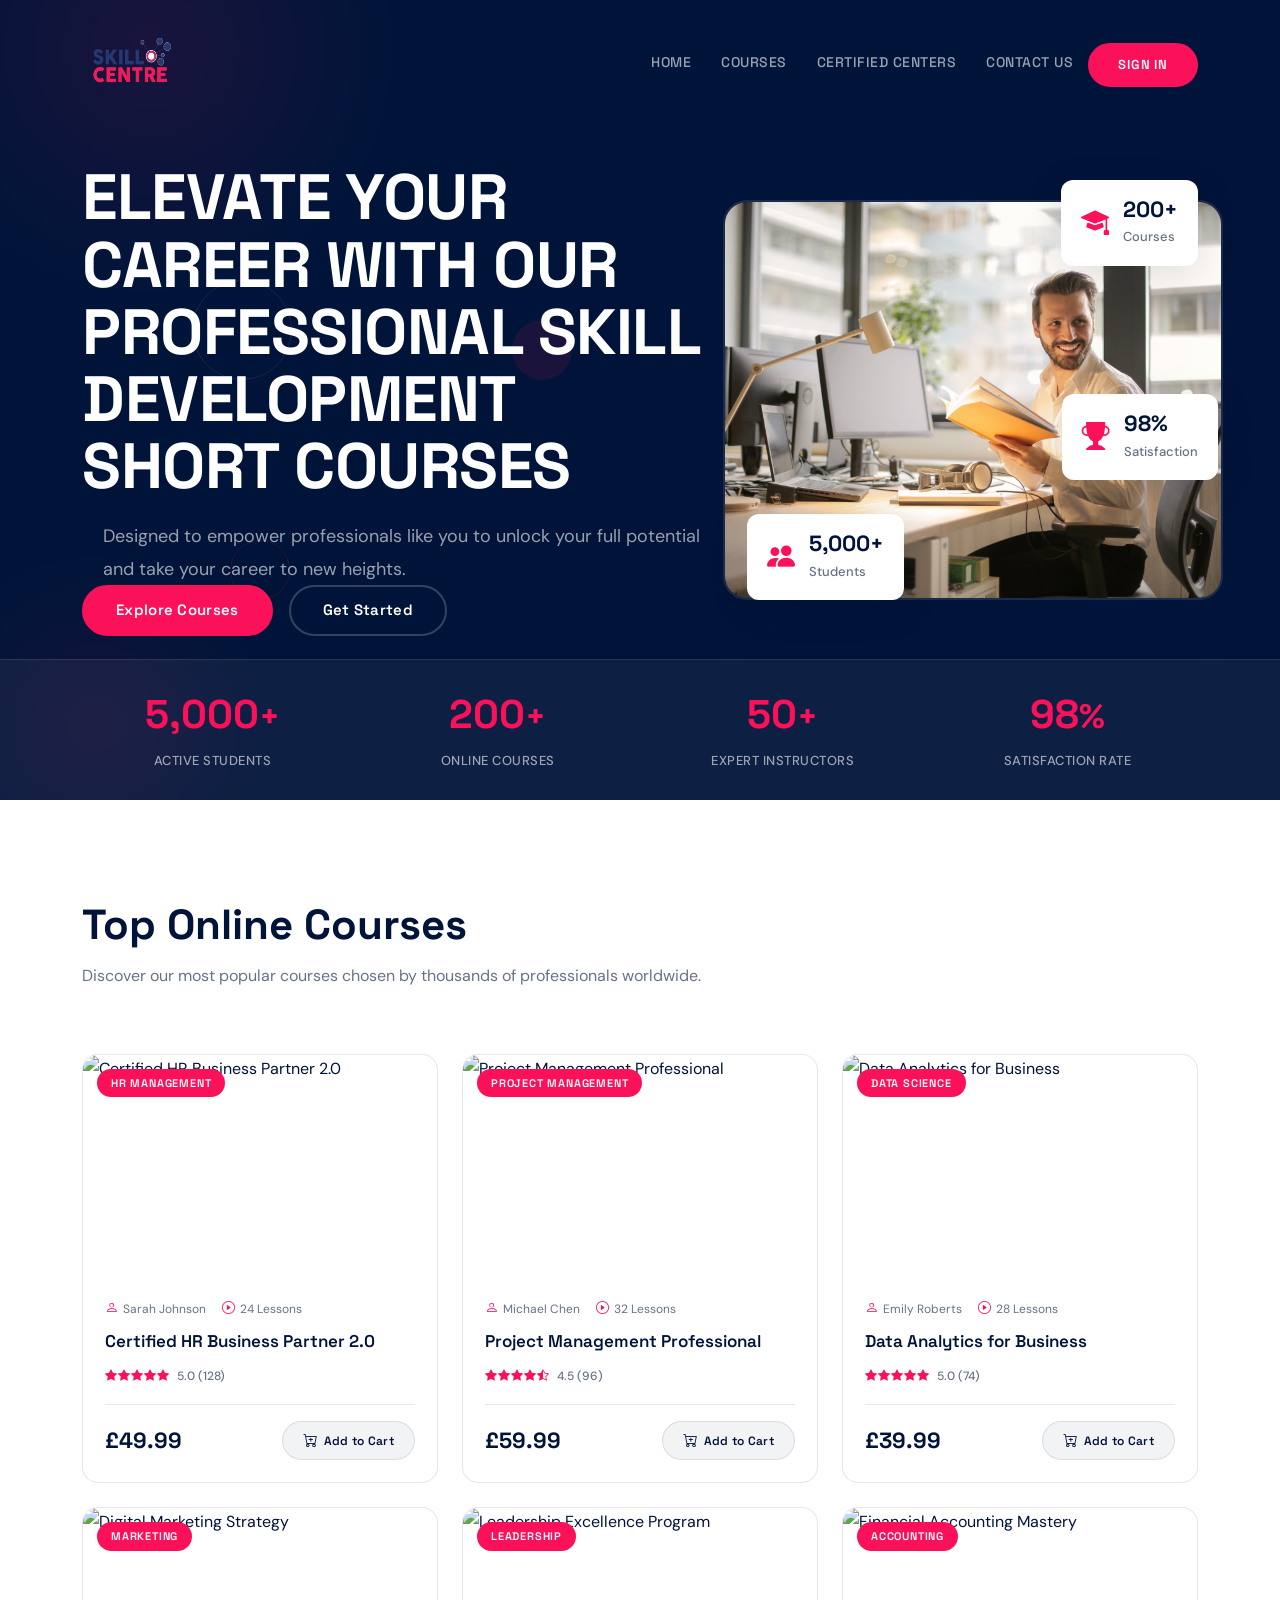
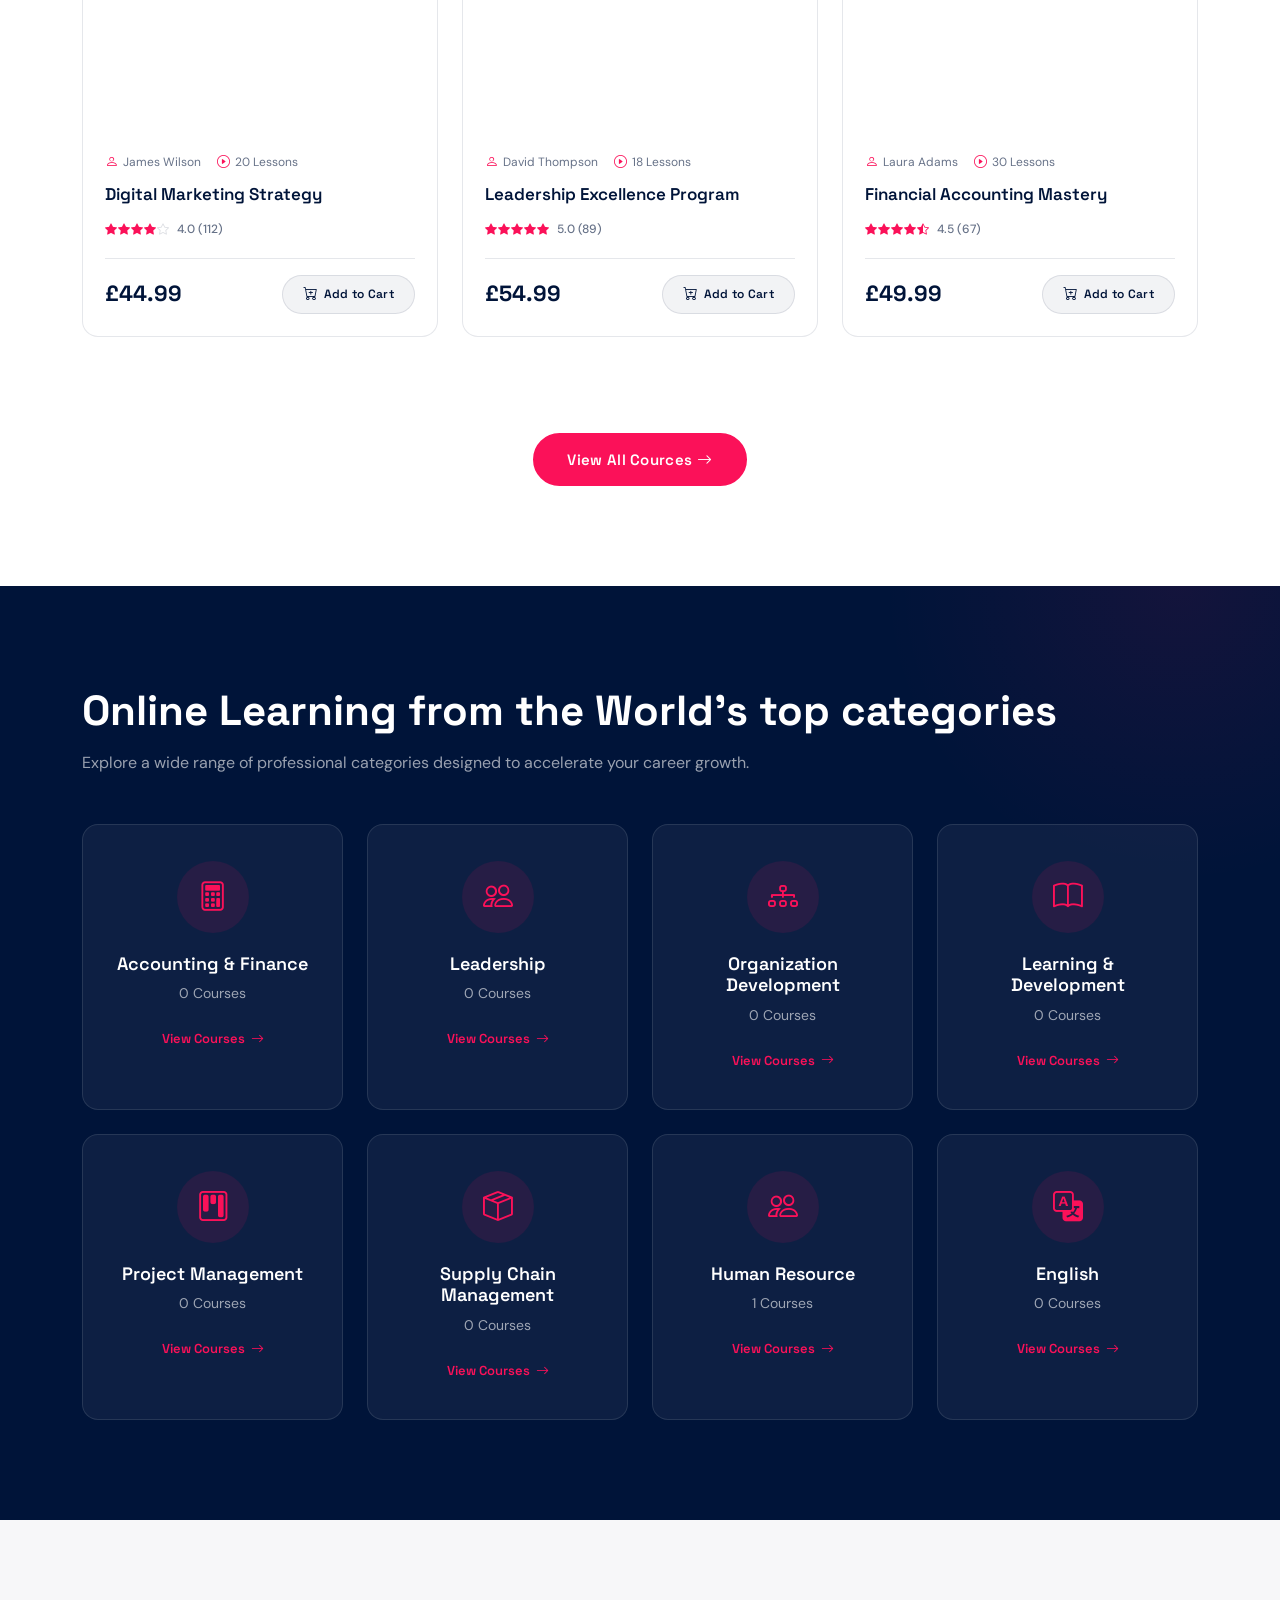
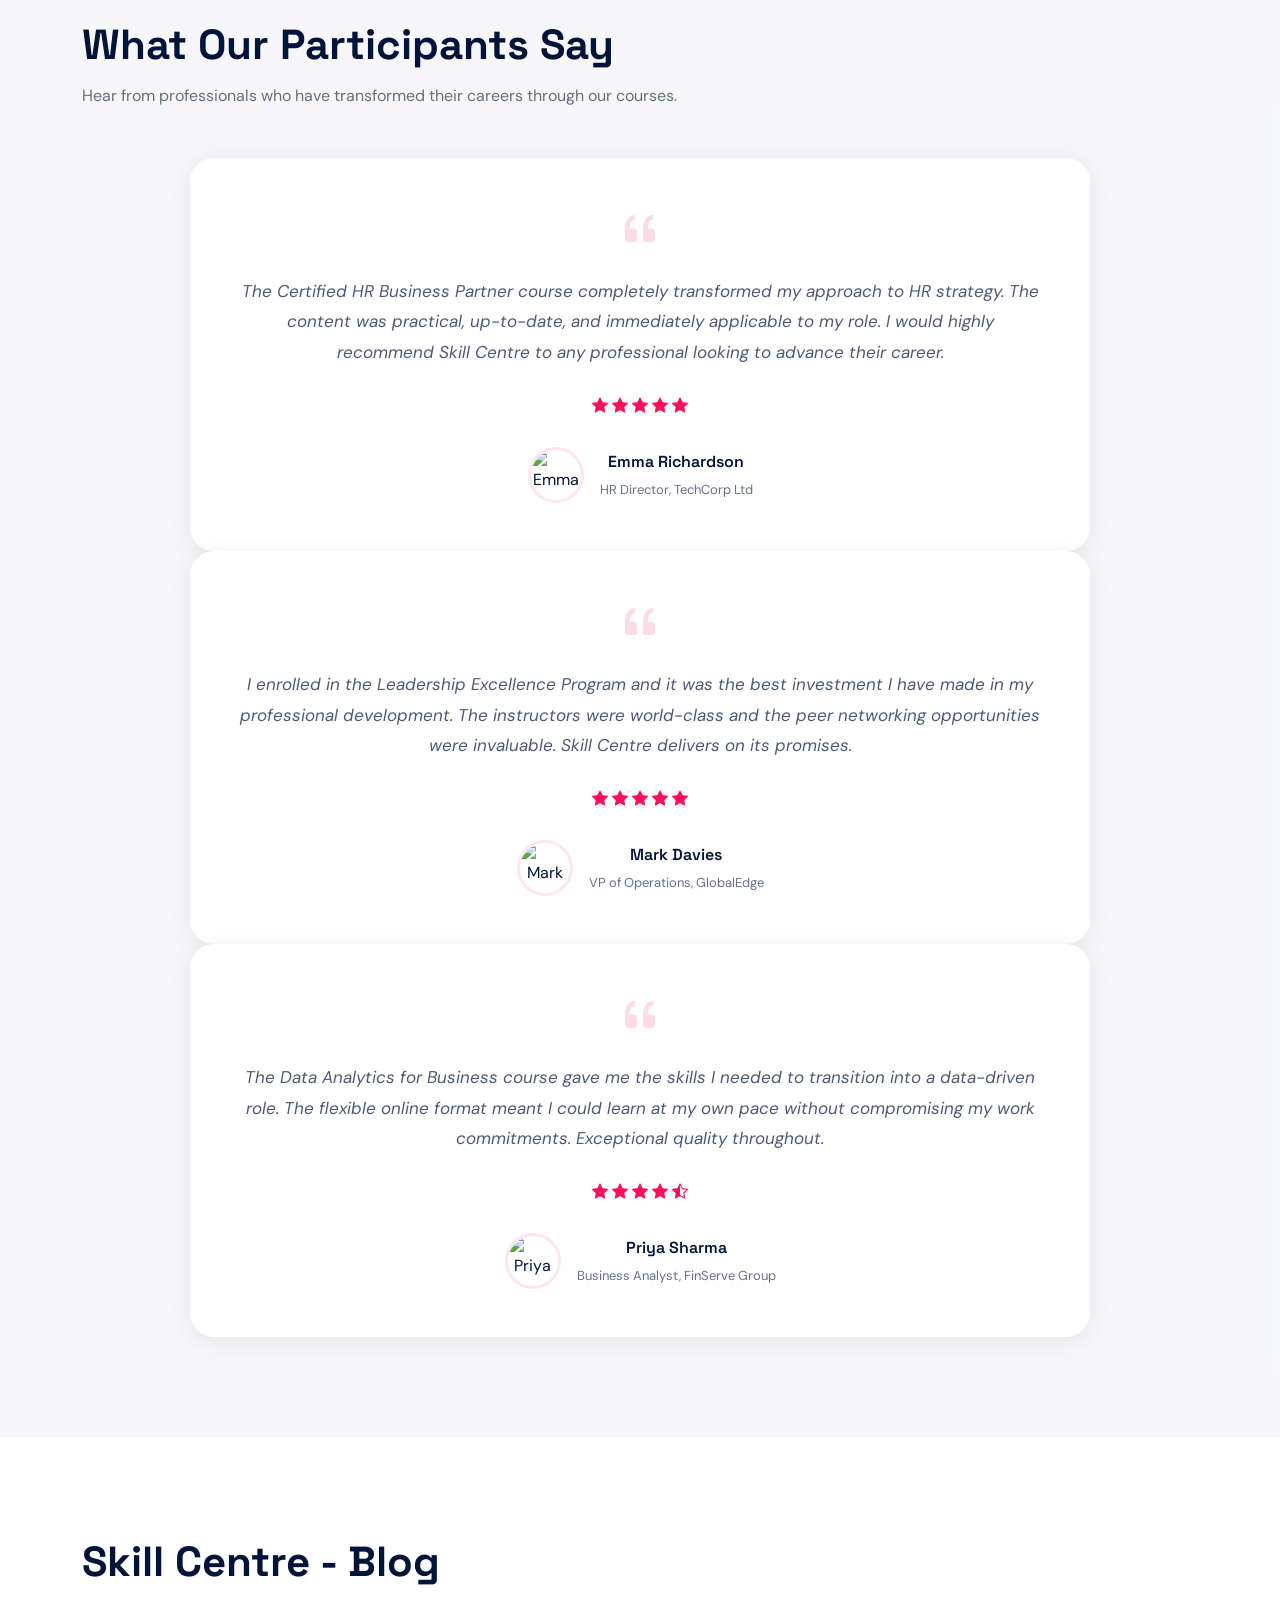
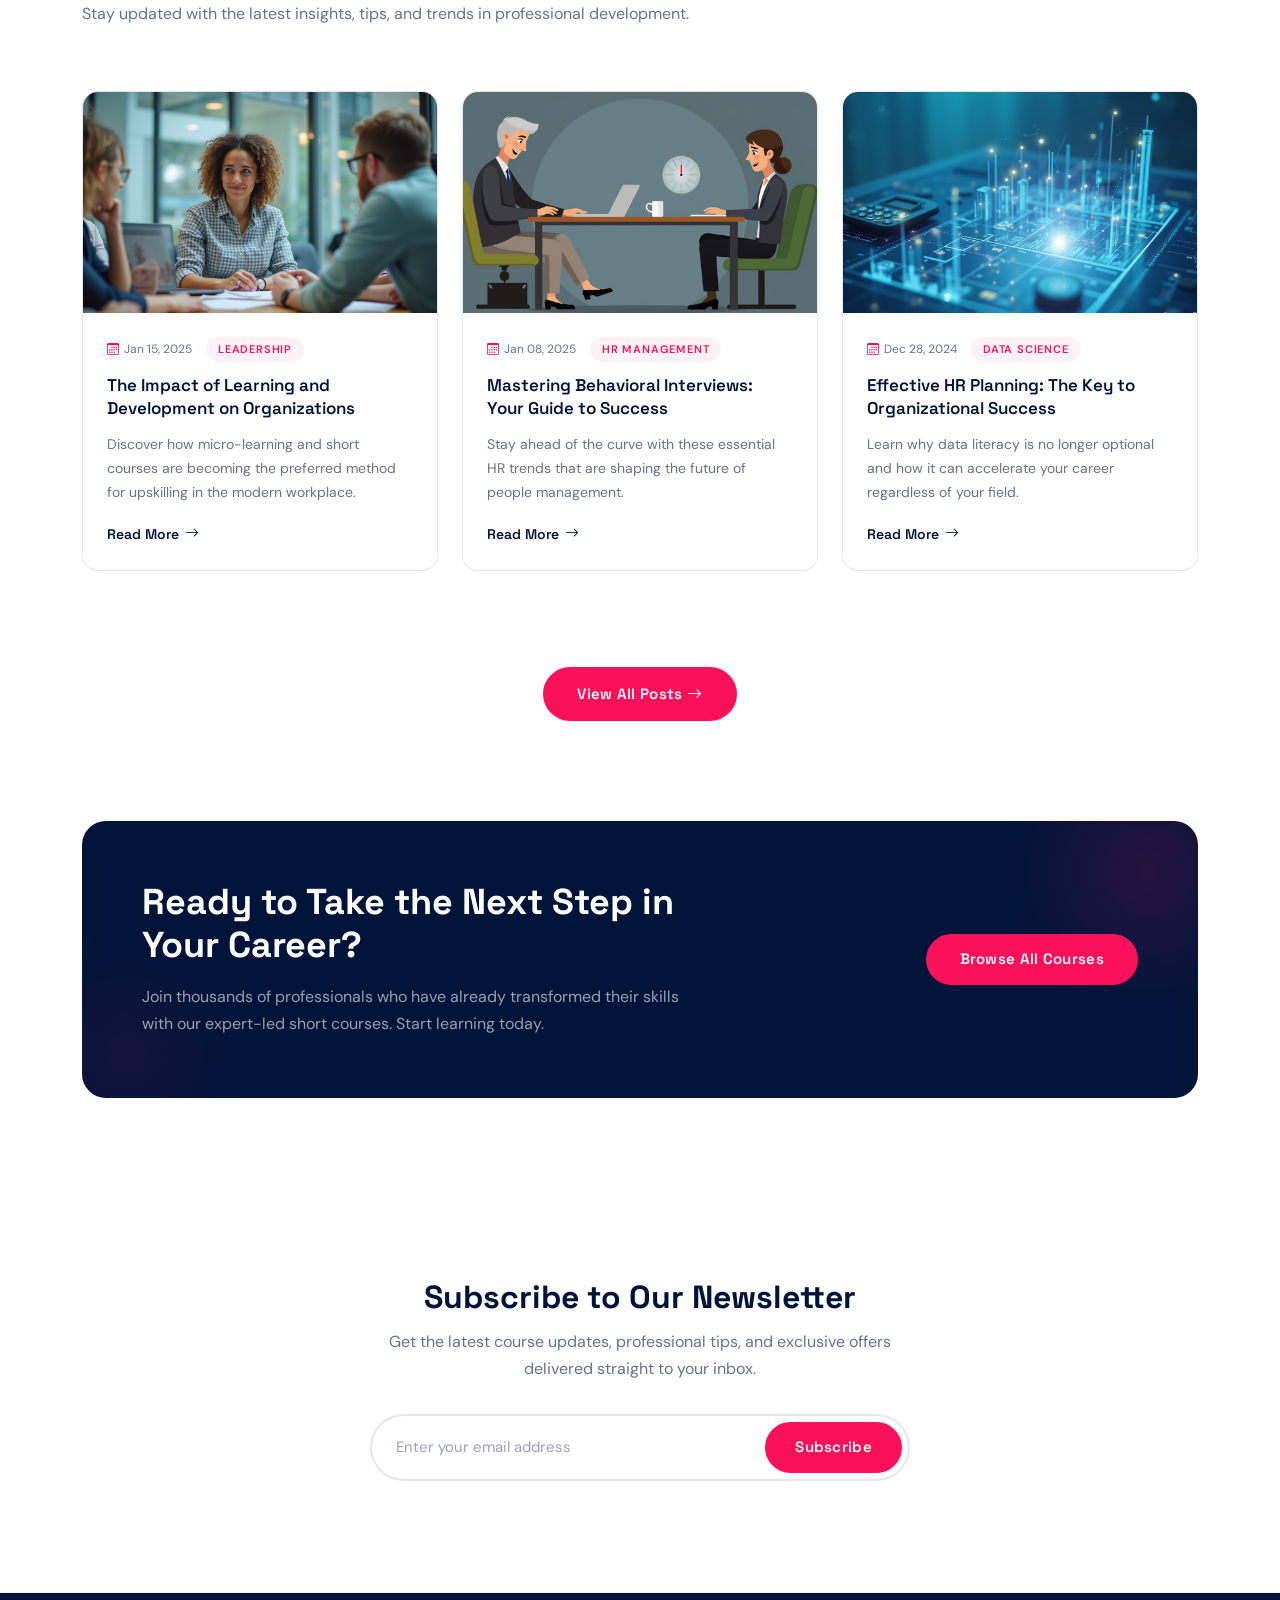
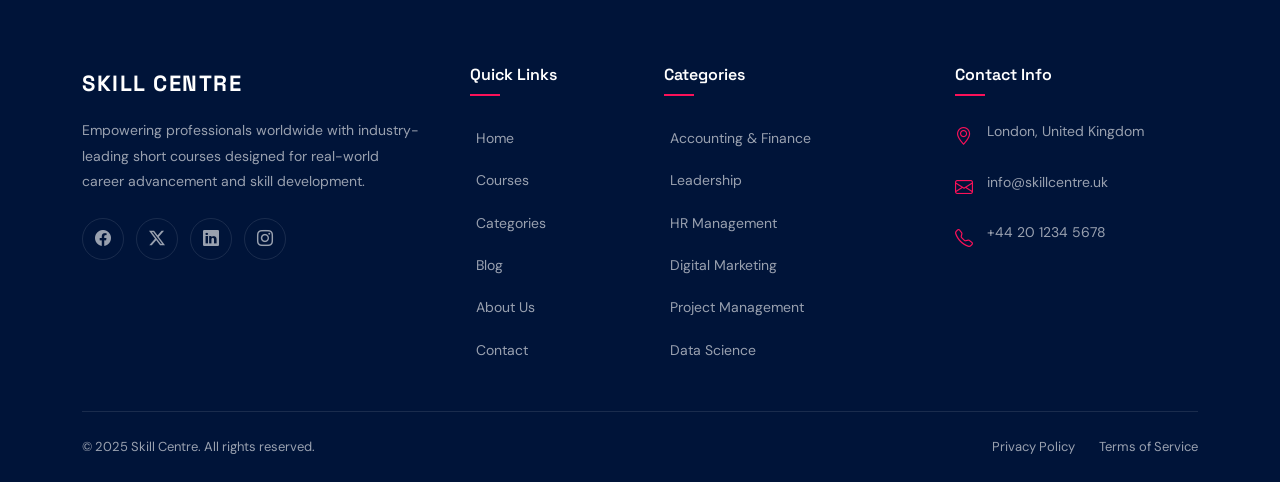
==== commit 74b2ec75: "completed" ====
--- a/index.html
+++ b/index.html
@@ -11,6 +11,7 @@
         href="https://fonts.googleapis.com/css2?family=DM+Sans:wght@400;500;600;700&family=Space+Grotesk:wght@400;500;600;700&display=swap"
         rel="stylesheet">
     <link rel="stylesheet" href="https://cdn.jsdelivr.net/npm/swiper@12/swiper-bundle.min.css" />
+    <link rel="icon" type="image/png" href="https://skillcentre.uk/public/uploads/images/12-10-2024/67098f34d0d92.png">
     <link rel="stylesheet" href="responsive.css">
     <link rel="stylesheet" href="style.css">
 </head>
--- a/style.css
+++ b/style.css
@@ -253,7 +253,10 @@
 }
 
 .site-header.scrolled .nav-link {
-    color: var(--primary);
+    color: var(--primary) !important;
+}
+.site-header.scrolled .nav-link:hover {
+    color: var(--accent) !important;
 }
 
 .site-header .navbar {
@@ -2045,10 +2048,6 @@
 
 /* ========== Courses start ========== */
 
-
-/* ===================================
-   HERO SECTION
-=================================== */
 .hero-courses {
     position: relative;
     background-color: var(--primary);
@@ -2296,7 +2295,7 @@
 =================================== */
 .filter-sidebar {
     position: sticky;
-    top: 100px;
+    top: 175px;
 }
 
 .filter-sidebar-inner {
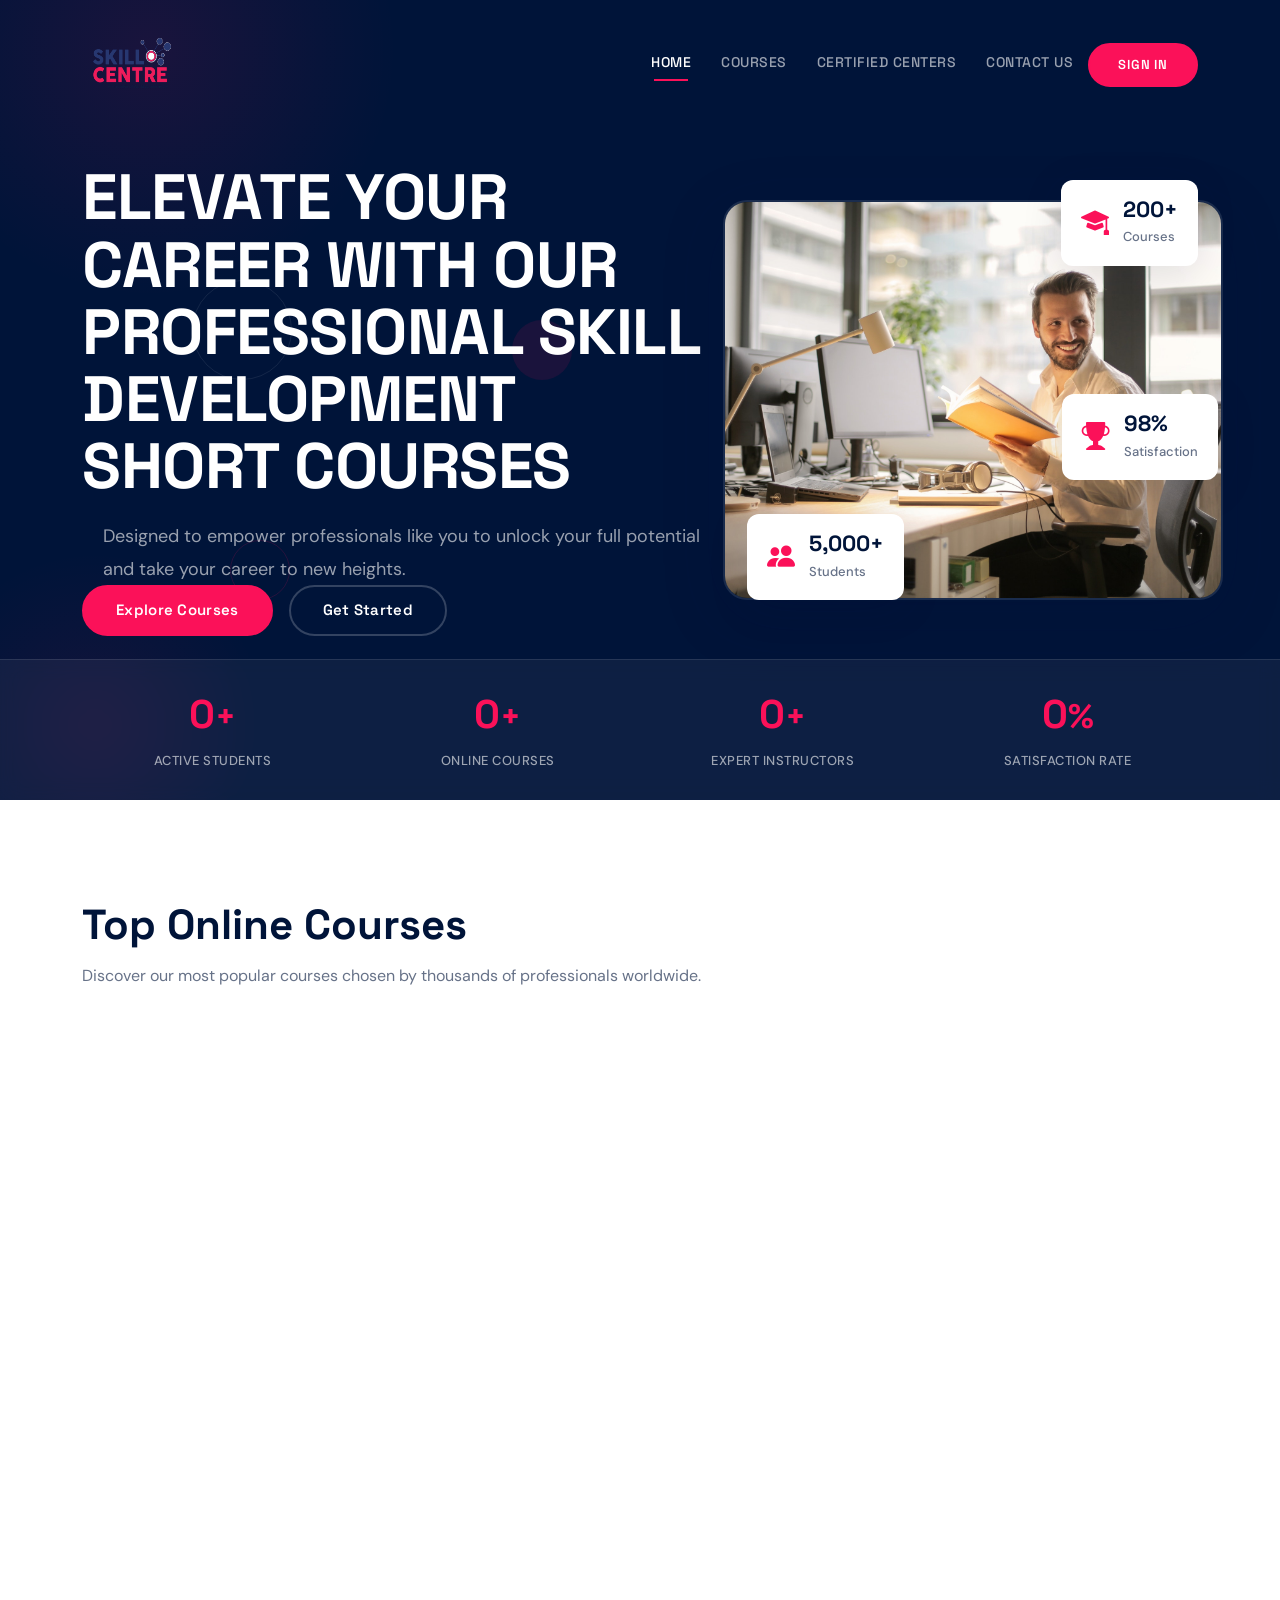
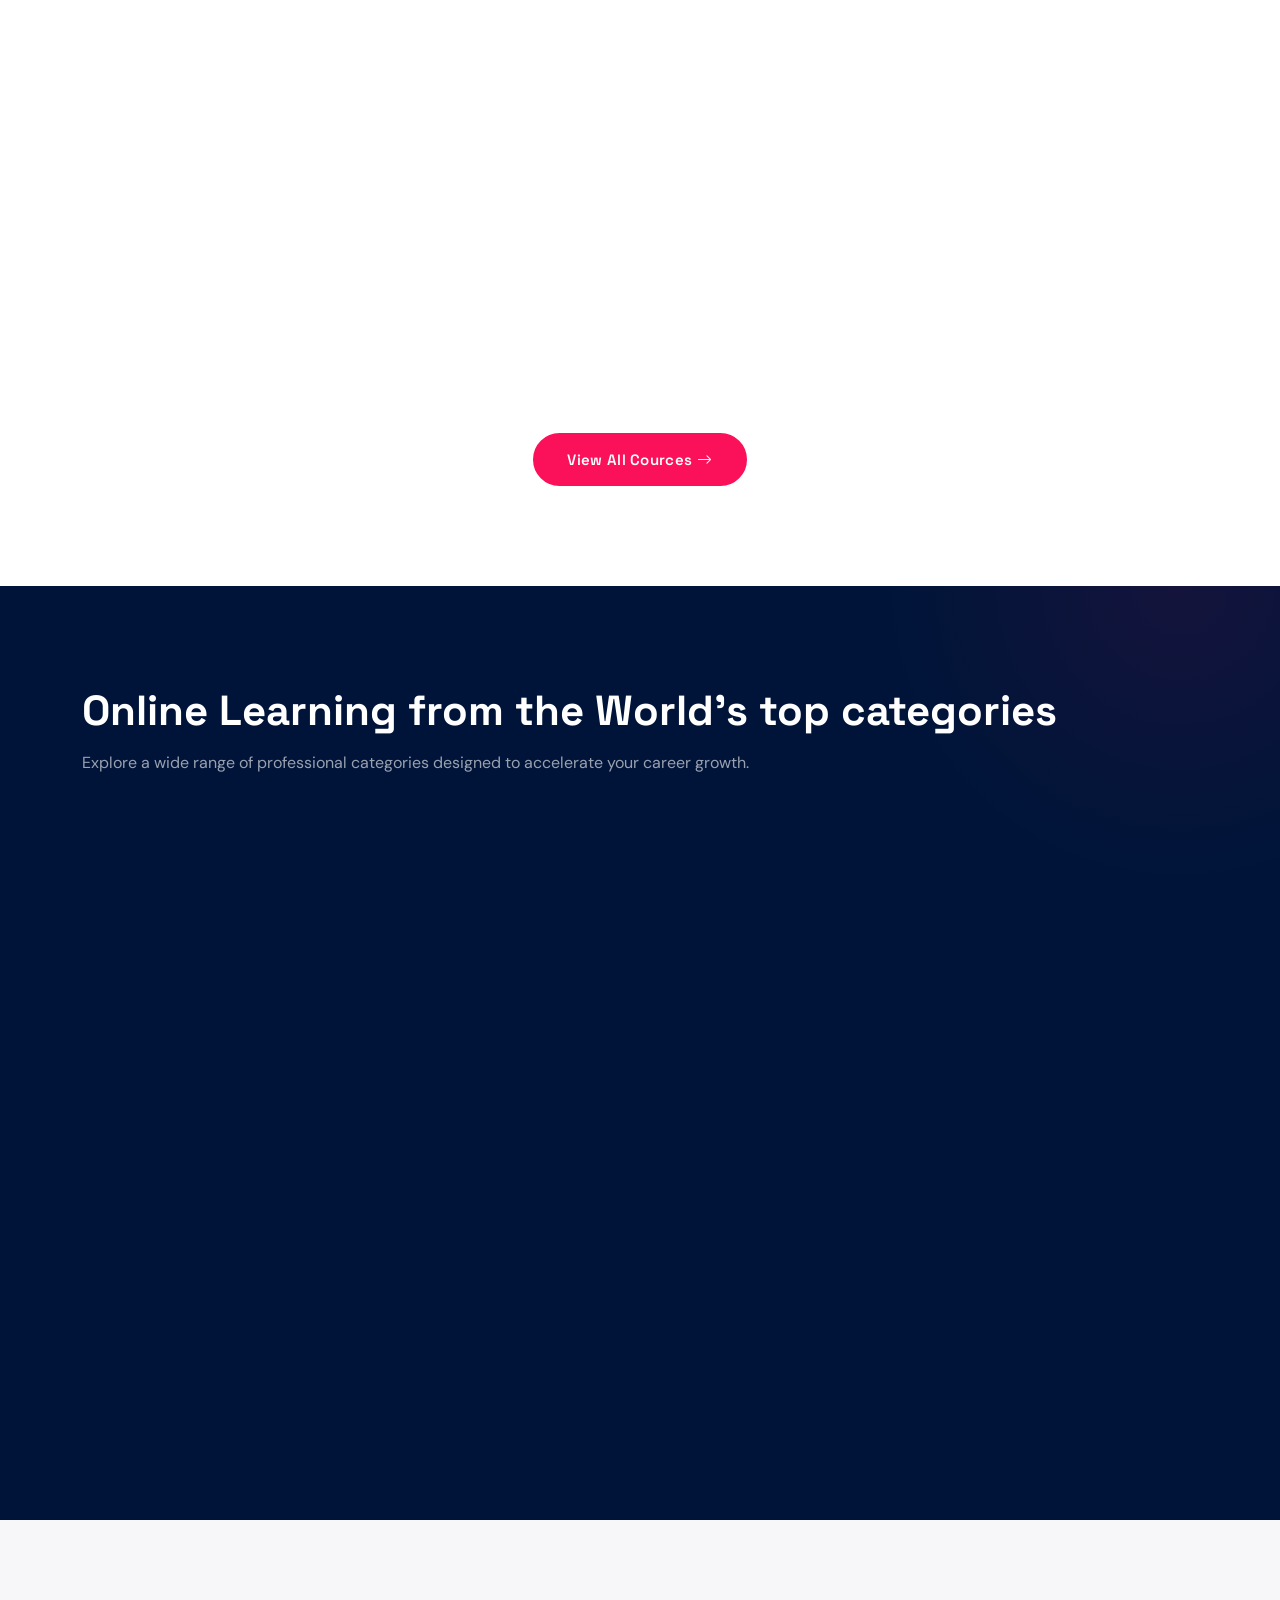
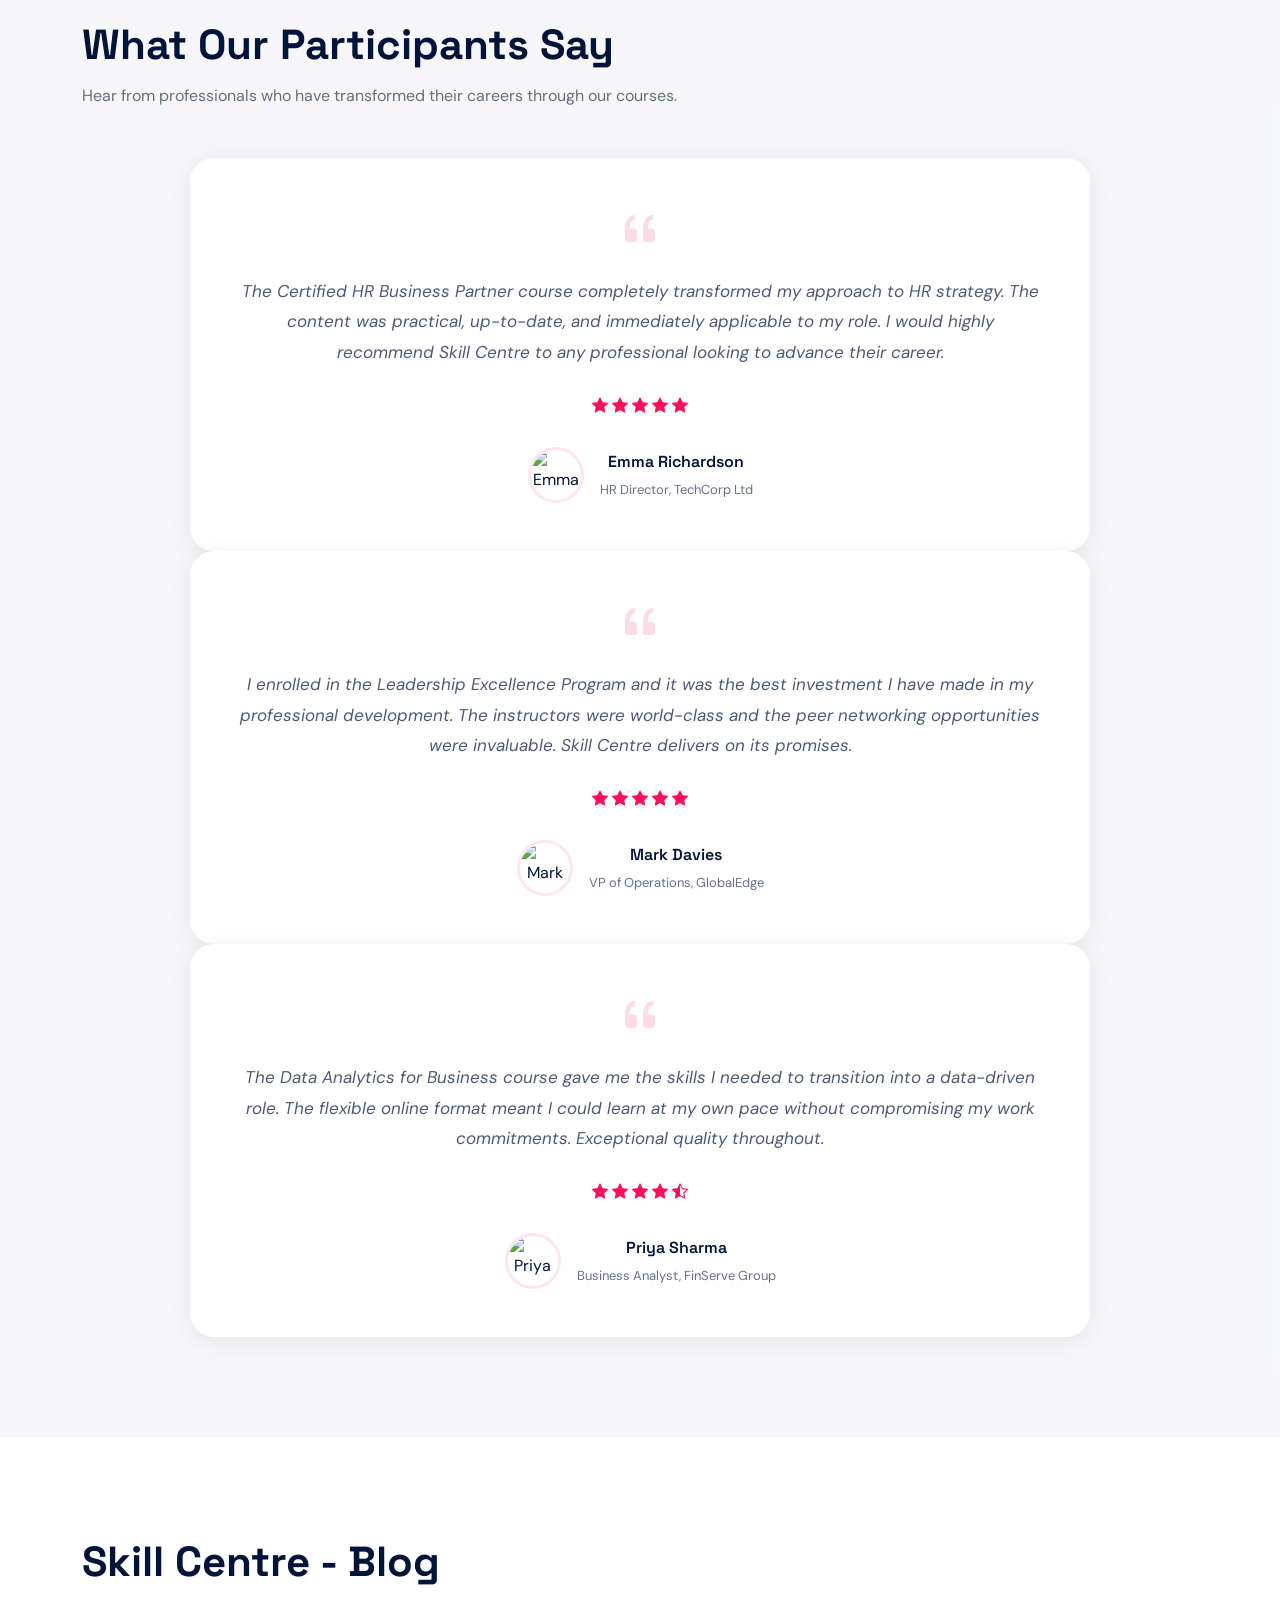
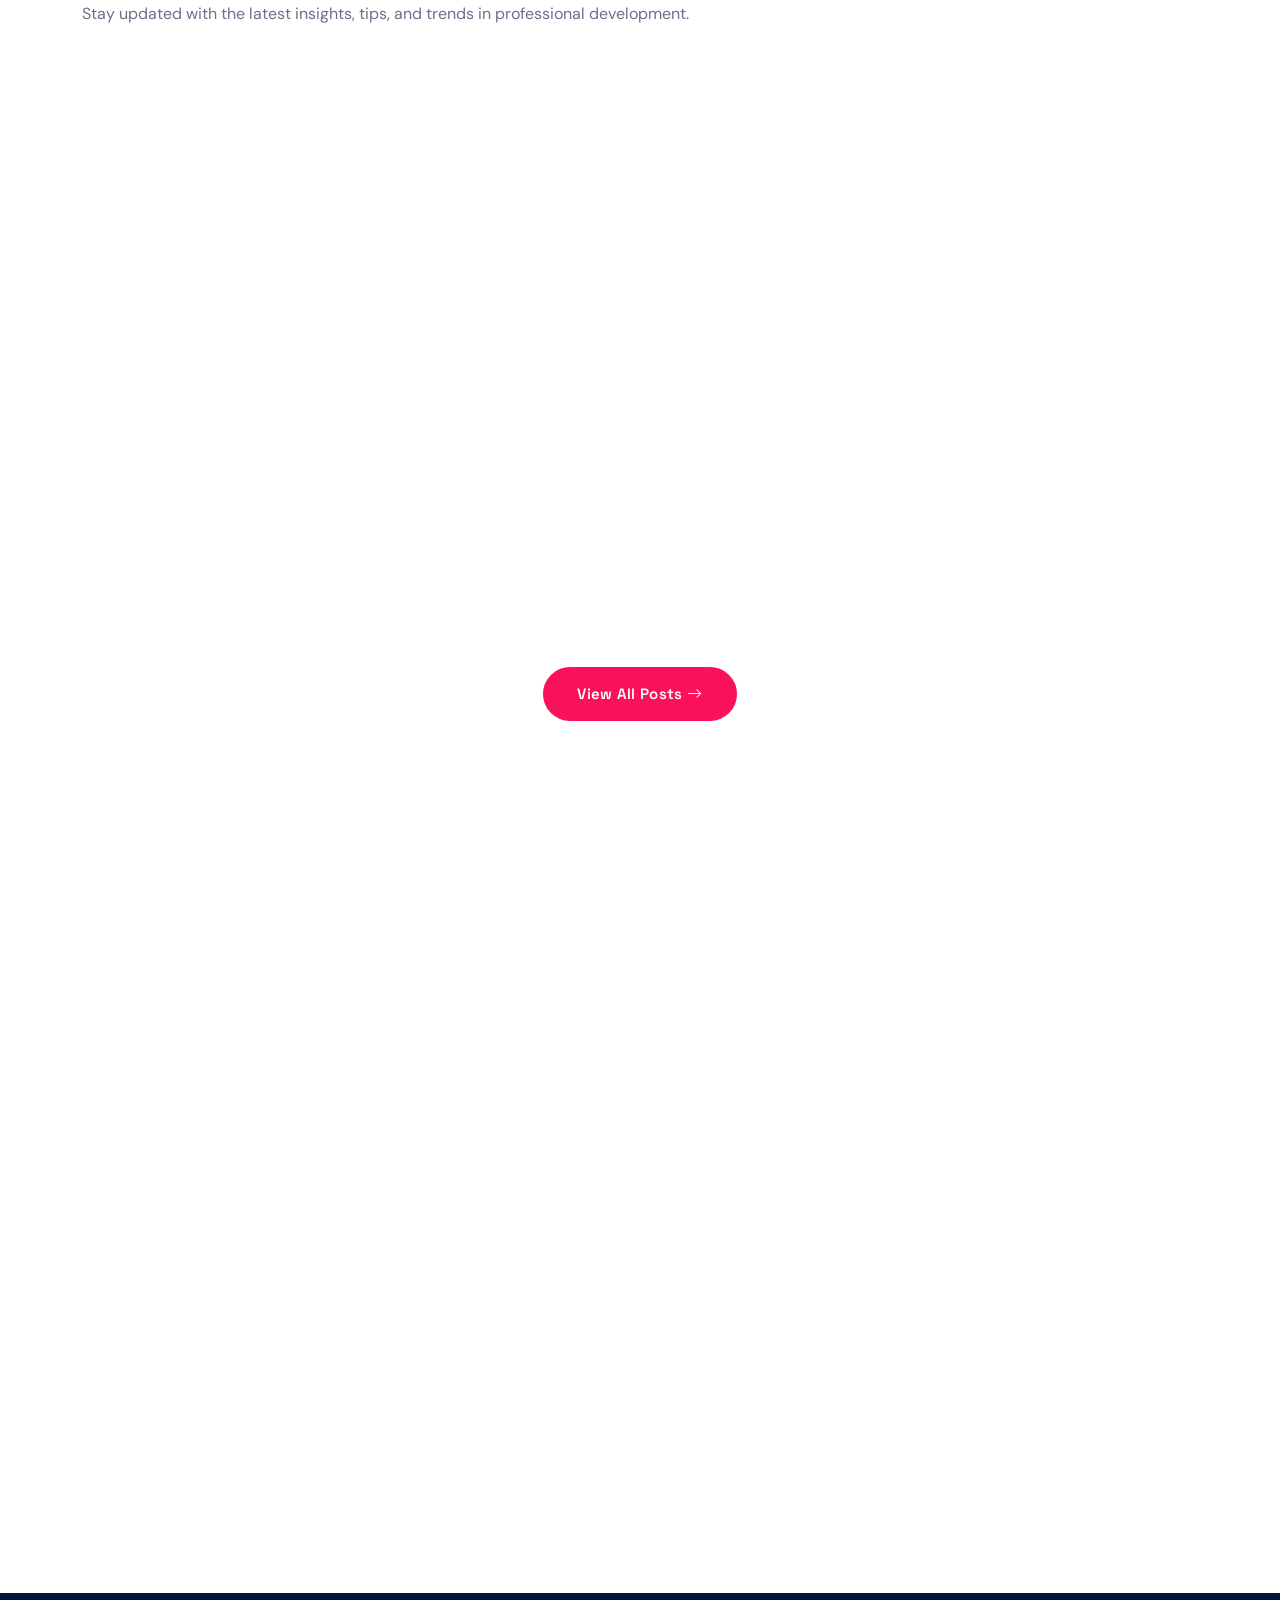
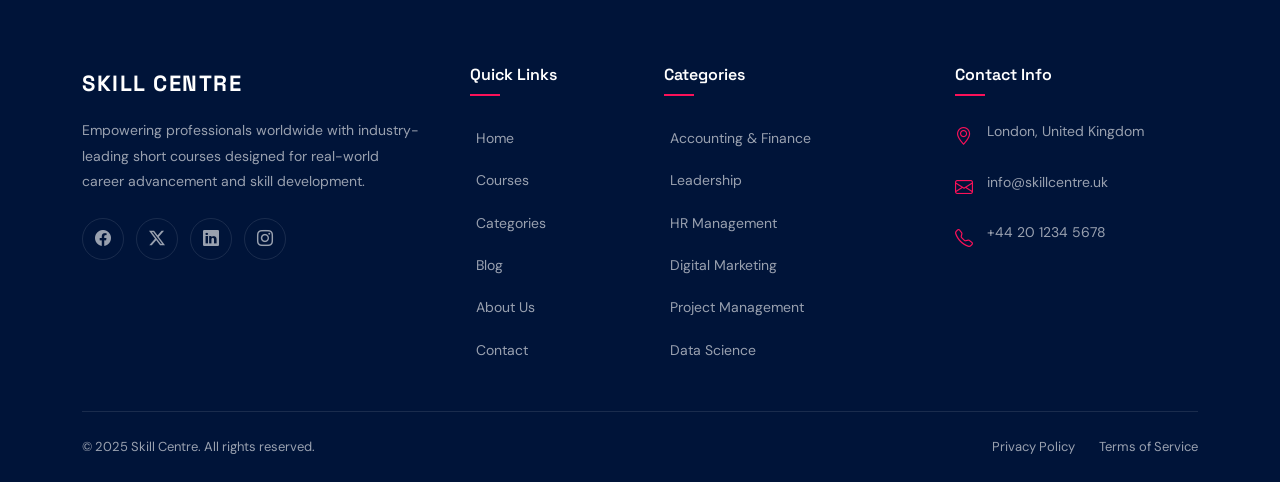
==== commit 8c41d025: "added smooth scroll" ====
--- a/index.html
+++ b/index.html
@@ -768,6 +768,7 @@
         crossorigin="anonymous" referrerpolicy="no-referrer"></script>
     <script src="https://cdn.jsdelivr.net/npm/swiper@12/swiper-bundle.min.js"></script>
     <script src="https://cdn.jsdelivr.net/npm/bootstrap@5.3.3/dist/js/bootstrap.bundle.min.js"></script>
+    <script src="https://unpkg.com/lenis@1.3.25/dist/lenis.min.js"></script> 
     <script src="main.js"></script>
 </body>
 
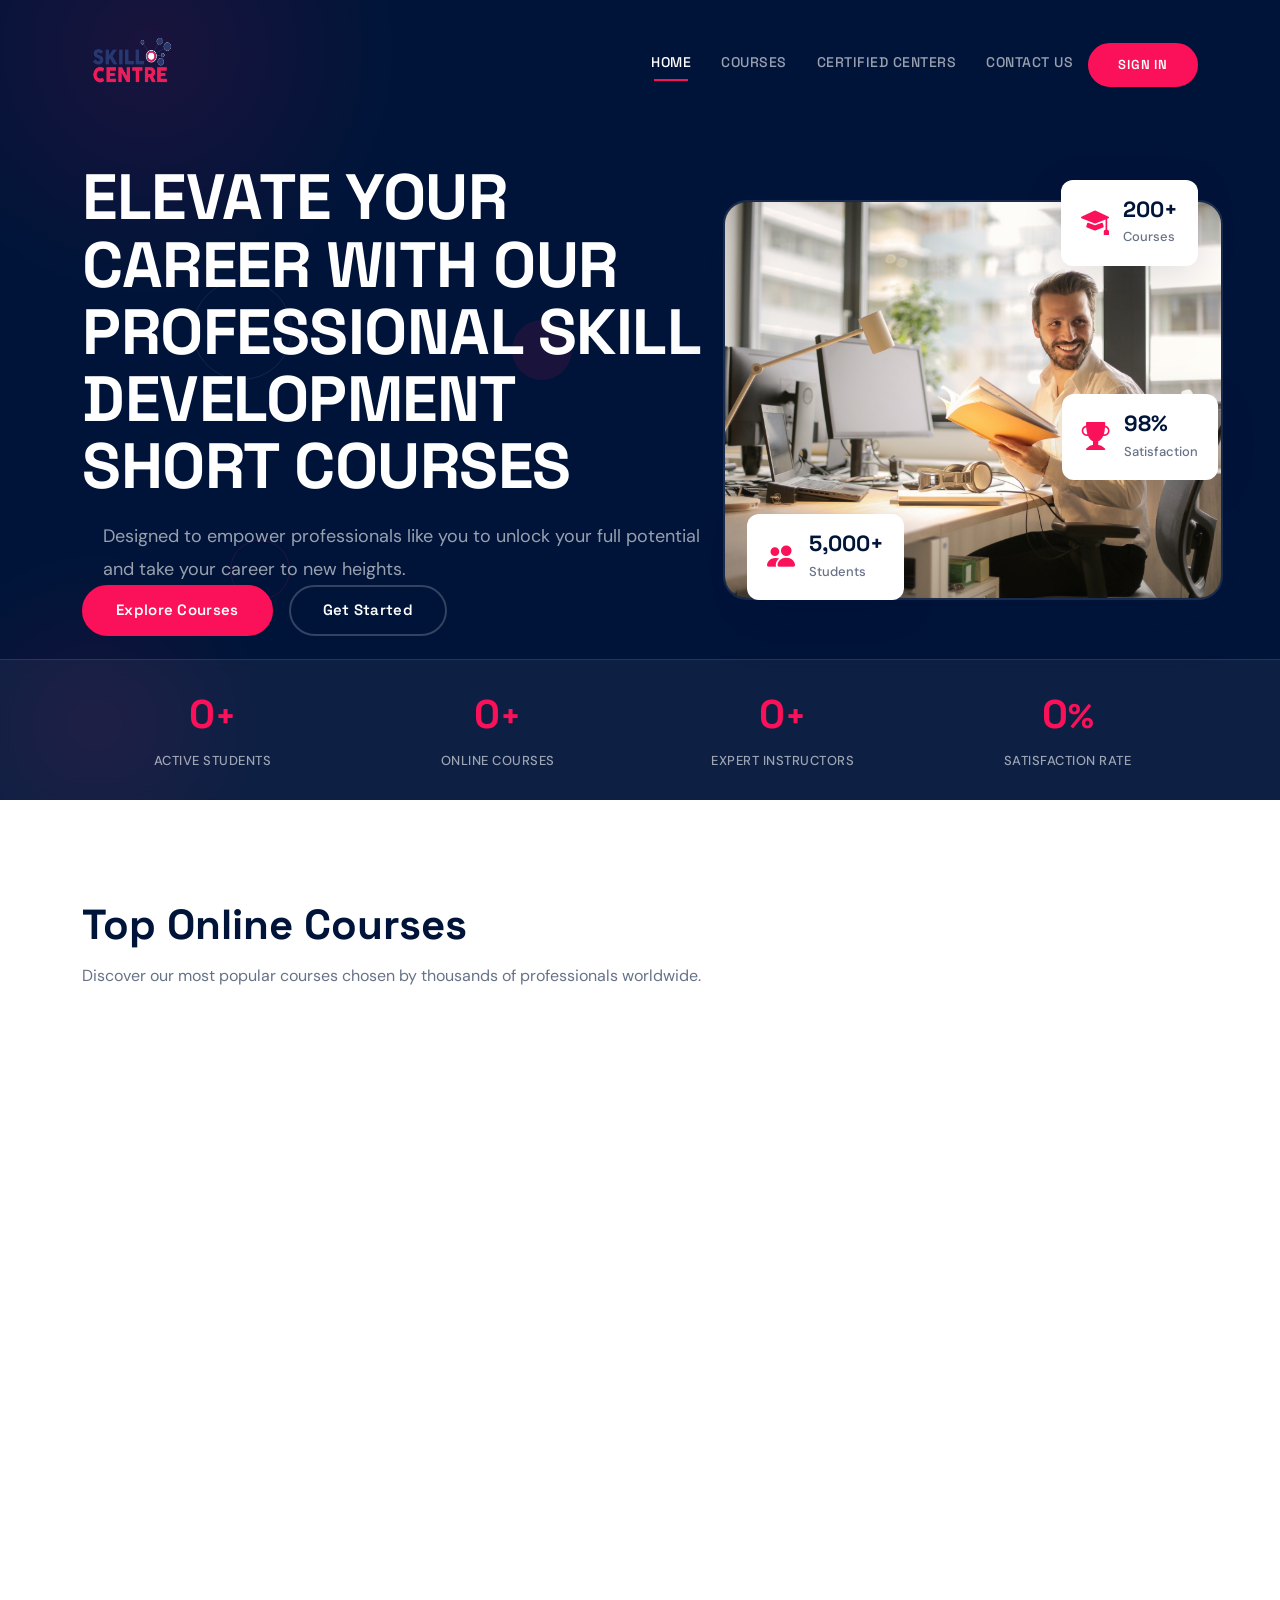
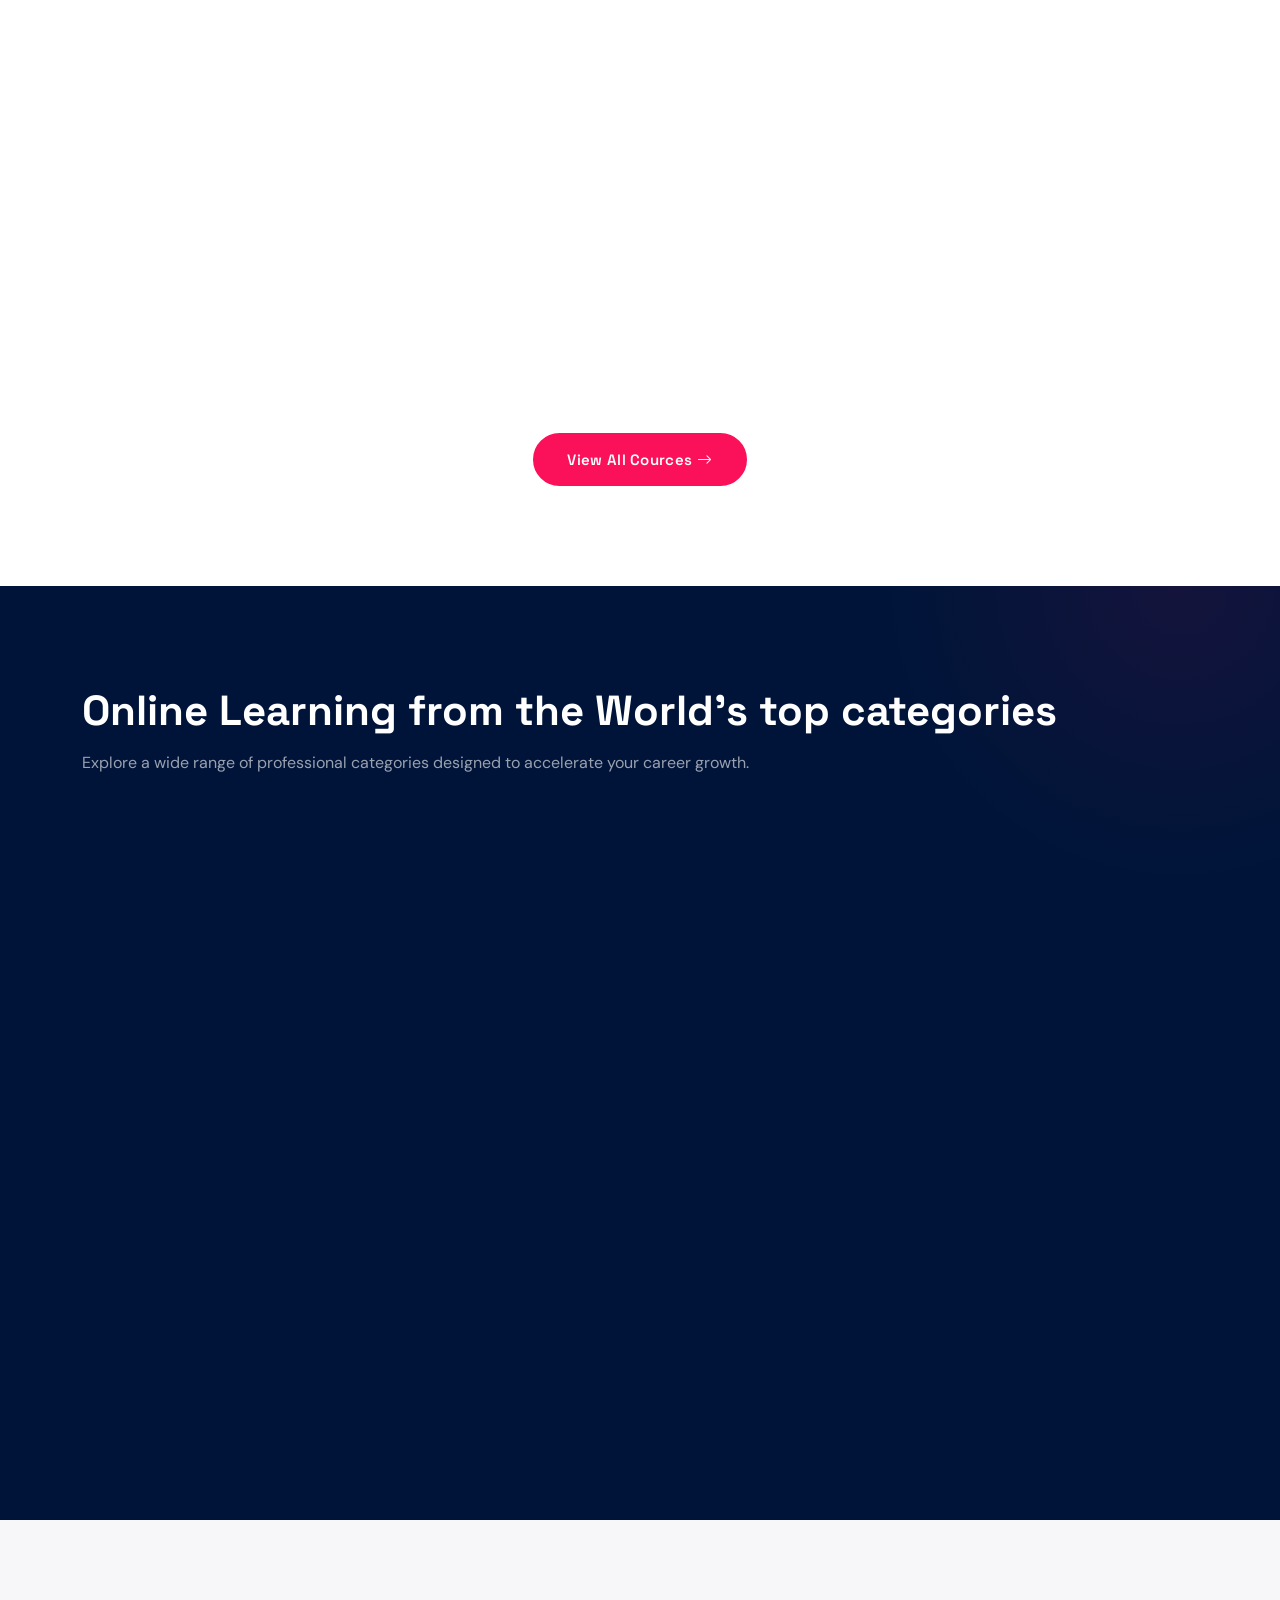
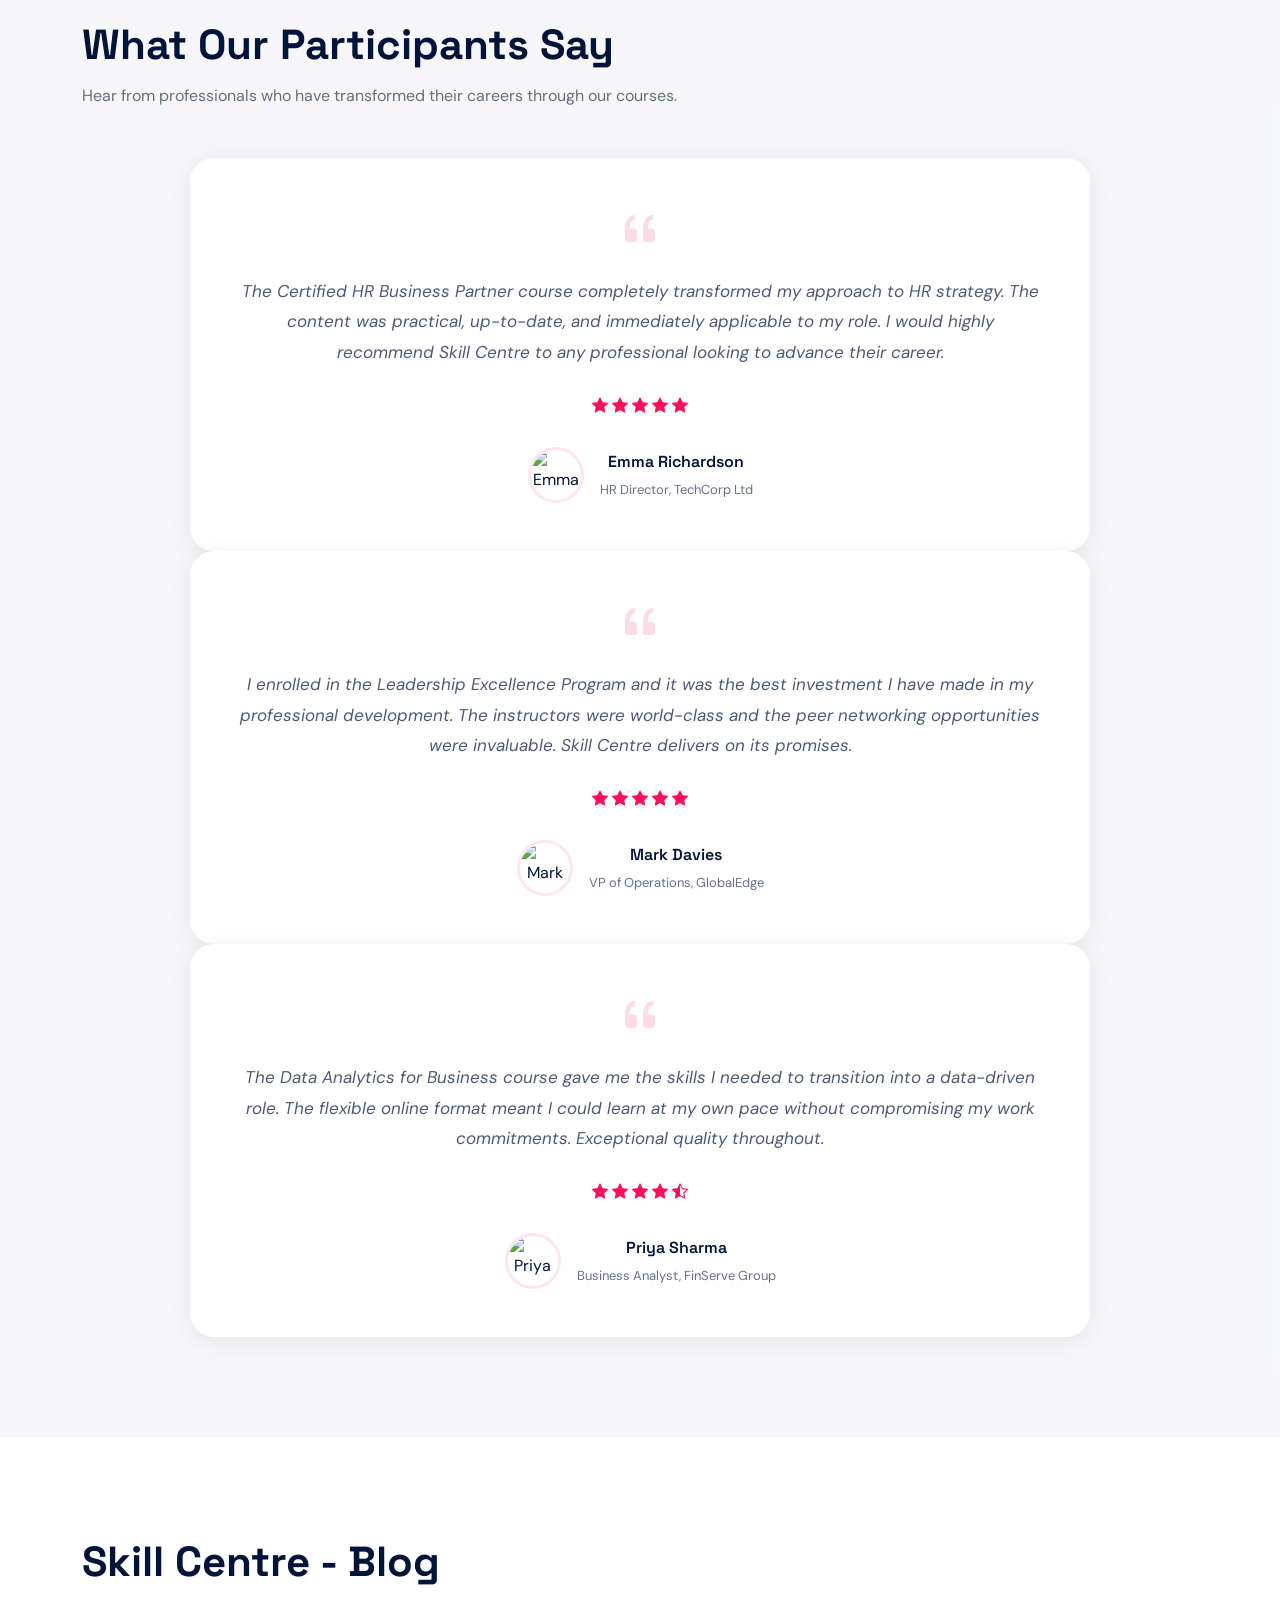
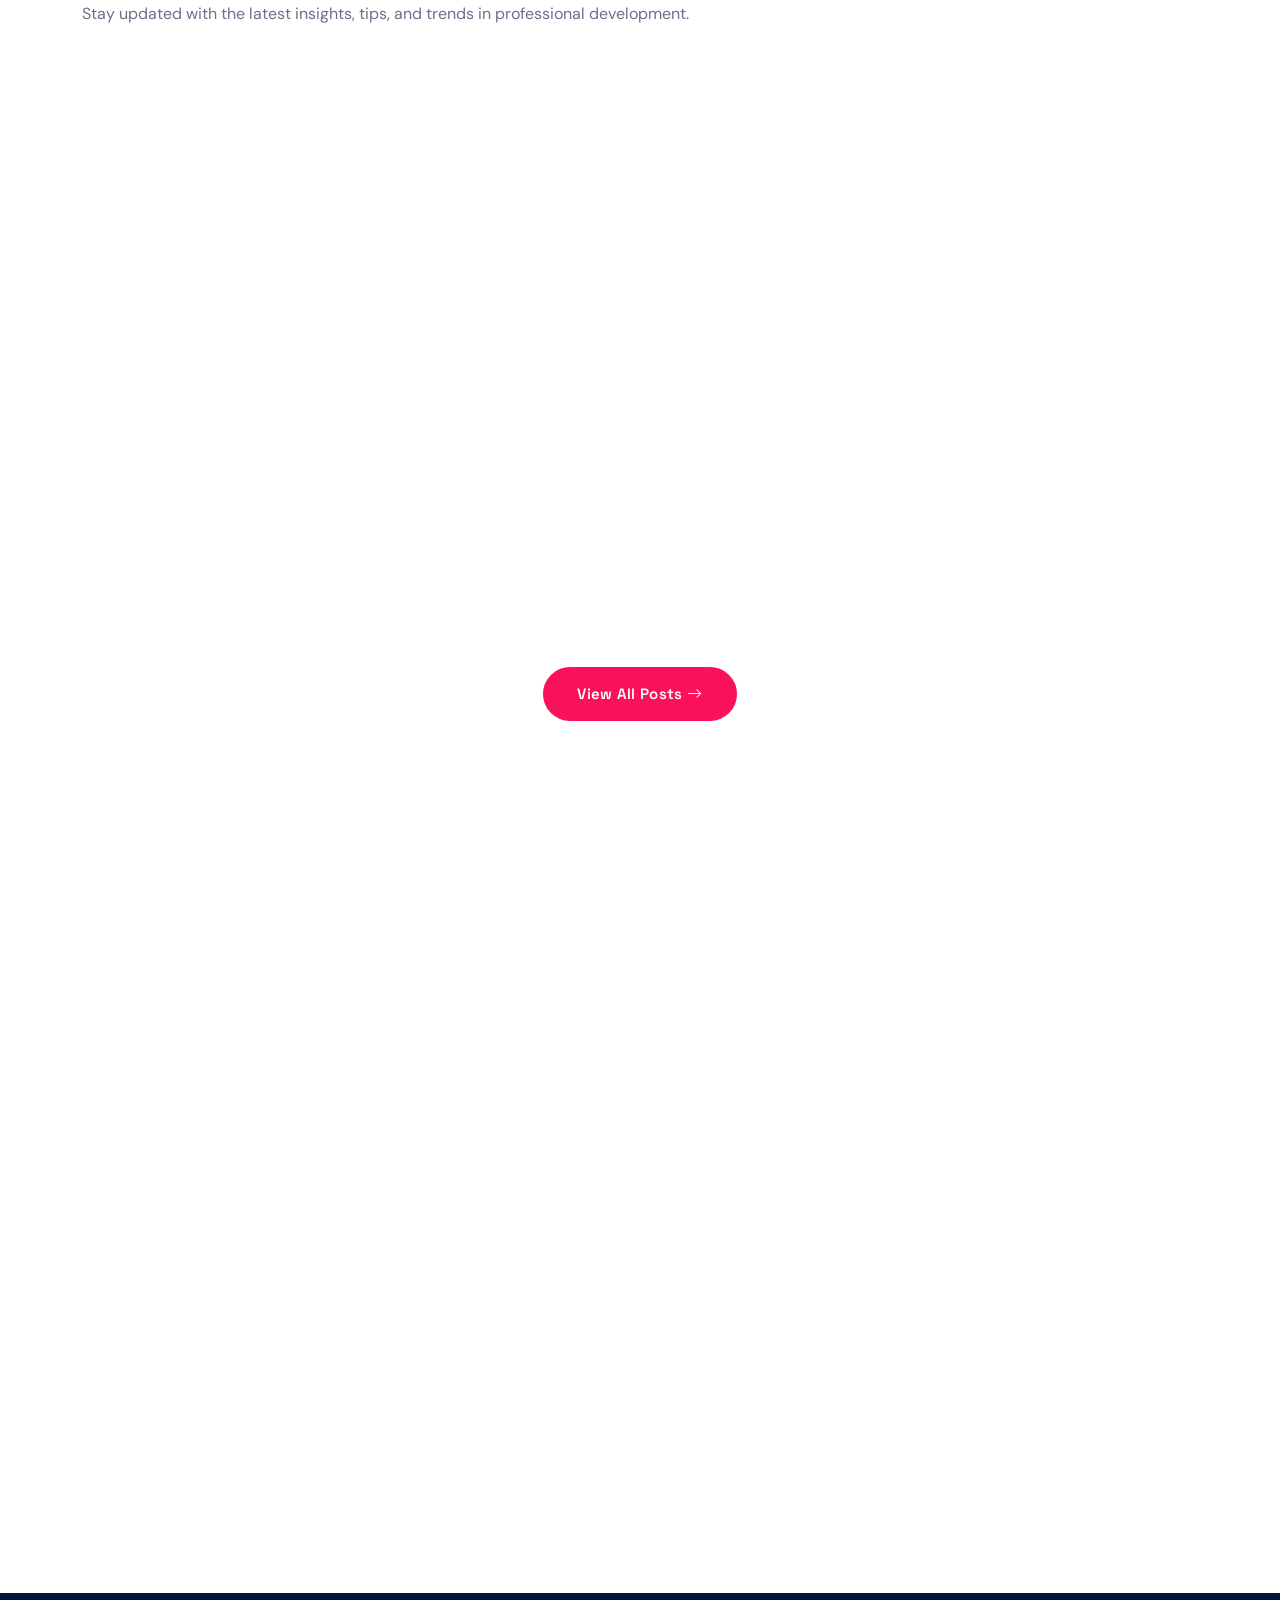
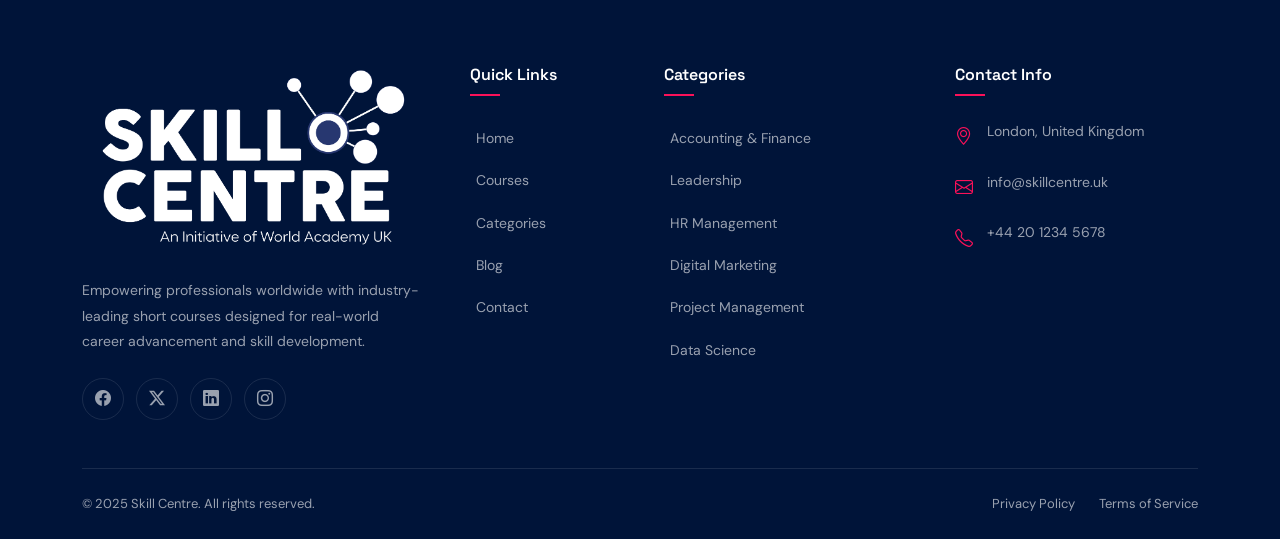
==== commit e7e9cca4: "updated" ====
--- a/index.html
+++ b/index.html
@@ -37,7 +37,8 @@
                         <a class="nav-link " aria-current="page" href="courses.html">Courses</a>
                     </li>
                     <li class="nav-item">
-                        <a class="nav-link " aria-current="page" href="https://worldacademy.uk/list-of-courses">Certified Centers</a>
+                        <a class="nav-link " aria-current="page"
+                            href="https://worldacademy.uk/list-of-courses">Certified Centers</a>
                     </li>
                     <li class="nav-item">
                         <a class="nav-link " aria-current="page" href="contact.html">Contact Us</a>
@@ -345,8 +346,8 @@
                 </div>
                 <div class="row">
                     <div class=" col-12 col-sm-12 col-md-12 text-center mt-5 pt-5 ">
-                            <a href="#" class="view-all-link">View All Cources <i class="bi bi-arrow-right"></i></a>
-                        </div>
+                        <a href="#" class="view-all-link">View All Cources <i class="bi bi-arrow-right"></i></a>
+                    </div>
                 </div>
             </div>
         </section>
@@ -555,7 +556,7 @@
                             <p class="section-subtitle">Stay updated with the latest insights, tips, and trends in
                                 professional development.</p>
                         </div>
-                        
+
                     </div>
                 </div>
                 <div class="row g-4">
@@ -605,8 +606,7 @@
                     <div class="col-md-4">
                         <article class="blog-card reveal-up">
                             <div class="blog-image">
-                                <img src="images/blog_img3.png" class="img-fluid"
-                                    alt="Data Skills Advantage">
+                                <img src="images/blog_img3.png" class="img-fluid" alt="Data Skills Advantage">
                                 <div class="blog-overlay">
                                     <a href="#" class="blog-read-btn">Read More</a>
                                 </div>
@@ -627,8 +627,8 @@
                 </div>
                 <div class="row">
                     <div class=" col-12 col-sm-12 col-md-12 text-center mt-5 pt-5 ">
-                            <a href="#" class="view-all-link">View All Posts <i class="bi bi-arrow-right"></i></a>
-                        </div>
+                        <a href="#" class="view-all-link">View All Posts <i class="bi bi-arrow-right"></i></a>
+                    </div>
                 </div>
             </div>
         </section>
@@ -682,7 +682,8 @@
                 <div class="row g-4 g-lg-5">
                     <div class="col-lg-4 col-md-6">
                         <div class="footer-about">
-                            <span class="brand-text footer-brand">SKILL CENTRE</span>
+                            <span class="brand-text footer-brand"><img src="images/67098fc6b925d.png" class="img-fluid"
+                                    alt=""></span>
                             <p class="footer-desc">Empowering professionals worldwide with industry-leading short
                                 courses designed for real-world career advancement and skill development.</p>
                             <div class="footer-social">
@@ -697,12 +698,11 @@
                         <div class="footer-links">
                             <h4 class="footer-heading">Quick Links</h4>
                             <ul class="footer-nav">
-                                <li><a href="#">Home</a></li>
-                                <li><a href="#">Courses</a></li>
+                                <li><a href="index.html">Home</a></li>
+                                <li><a href="courses.html">Courses</a></li>
                                 <li><a href="#">Categories</a></li>
                                 <li><a href="#">Blog</a></li>
-                                <li><a href="#">About Us</a></li>
-                                <li><a href="#">Contact</a></li>
+                                <li><a href="contact.html">Contact</a></li>
                             </ul>
                         </div>
                     </div>
@@ -755,7 +755,6 @@
             </div>
         </div>
     </footer>
-
     <!-- Back to Top -->
     <button class="back-to-top" id="backToTop" aria-label="Back to top">
         <i class="bi bi-chevron-up"></i>
@@ -768,7 +767,7 @@
         crossorigin="anonymous" referrerpolicy="no-referrer"></script>
     <script src="https://cdn.jsdelivr.net/npm/swiper@12/swiper-bundle.min.js"></script>
     <script src="https://cdn.jsdelivr.net/npm/bootstrap@5.3.3/dist/js/bootstrap.bundle.min.js"></script>
-    <script src="https://unpkg.com/lenis@1.3.25/dist/lenis.min.js"></script> 
+    <script src="https://unpkg.com/lenis@1.3.25/dist/lenis.min.js"></script>
     <script src="main.js"></script>
 </body>
 
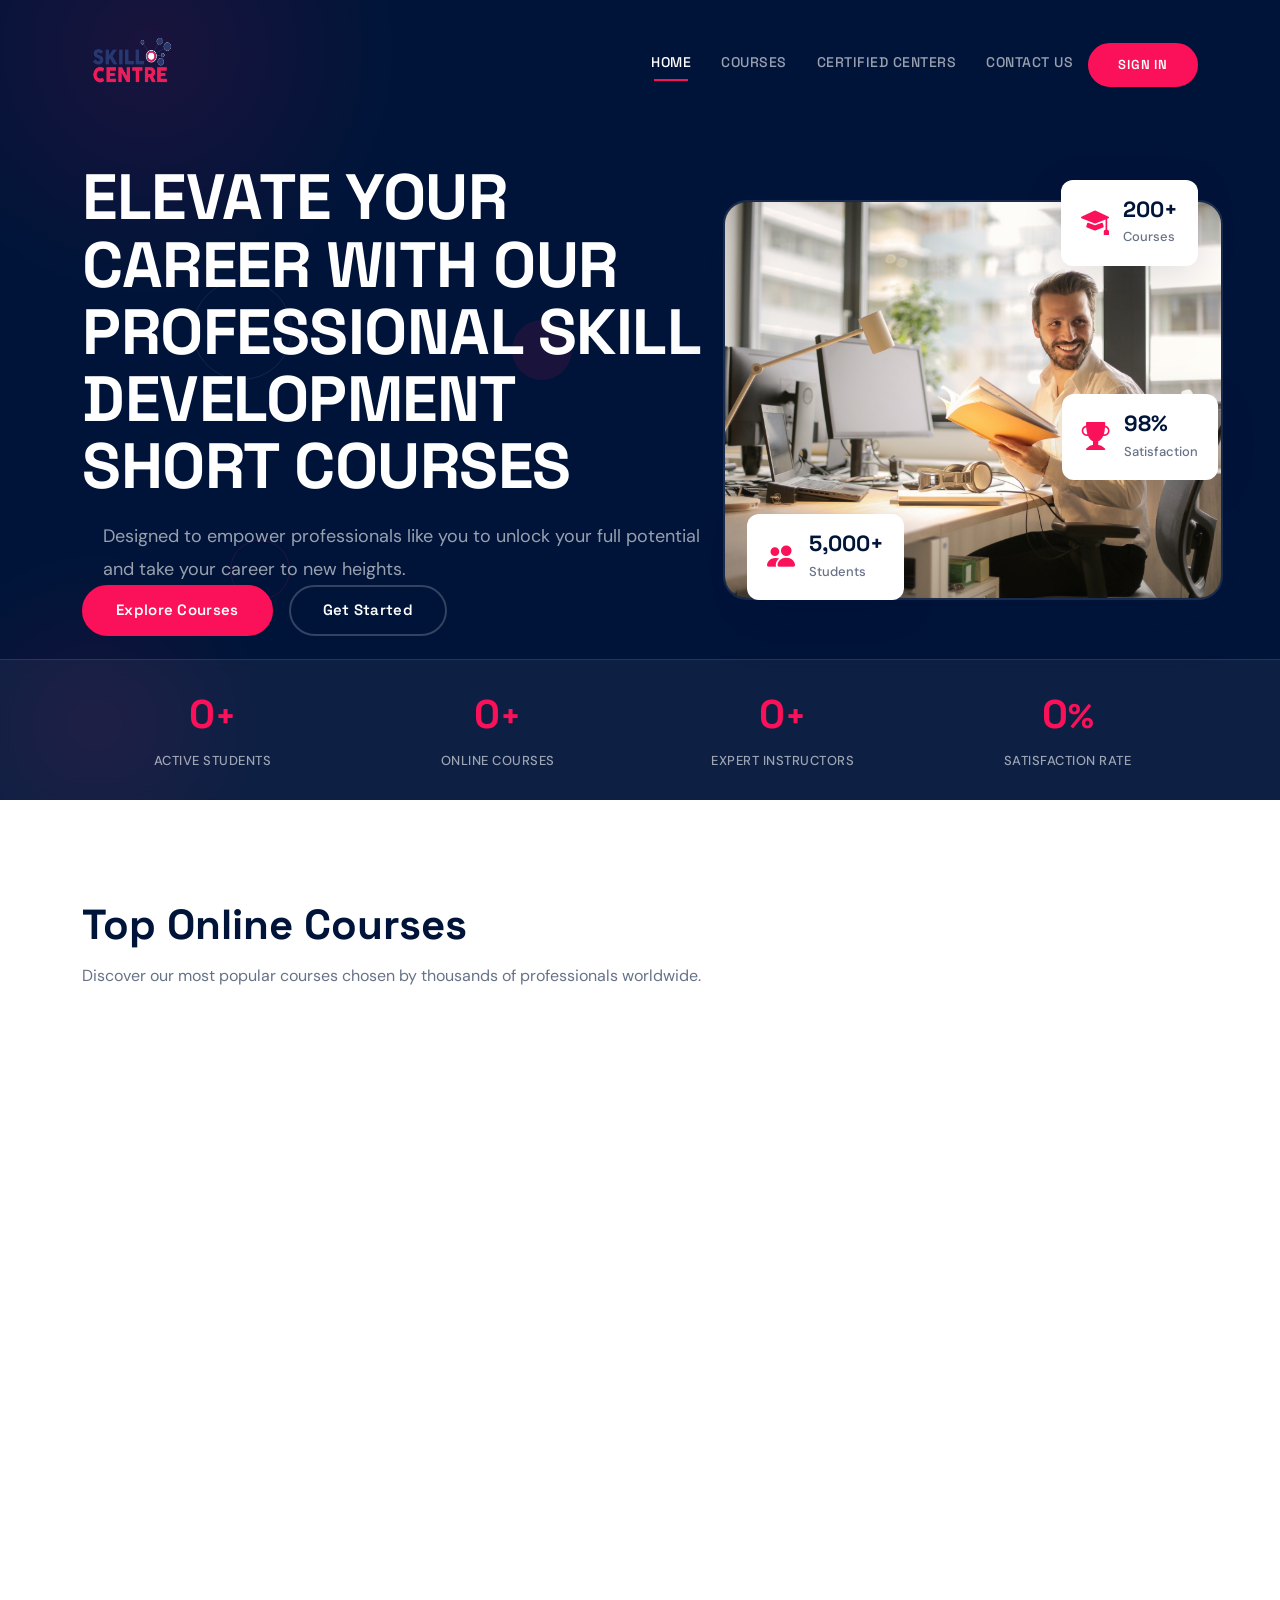
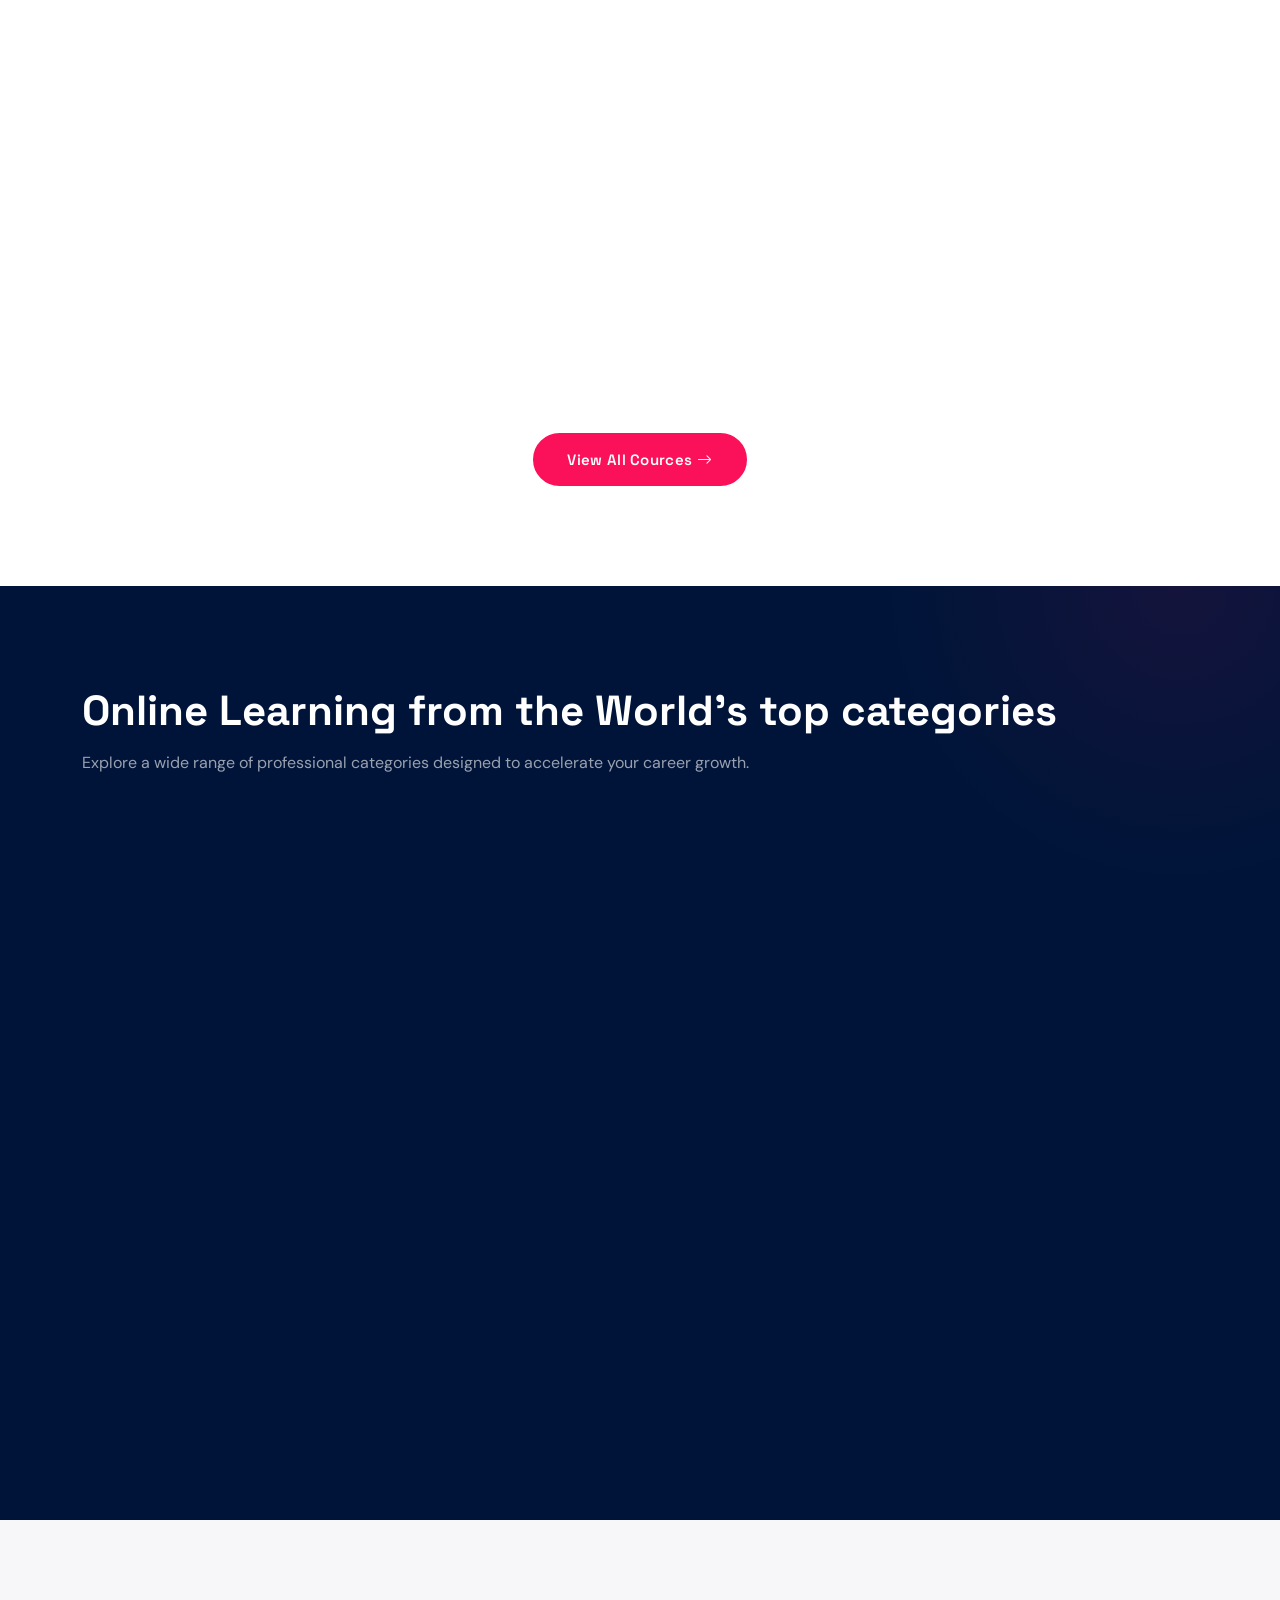
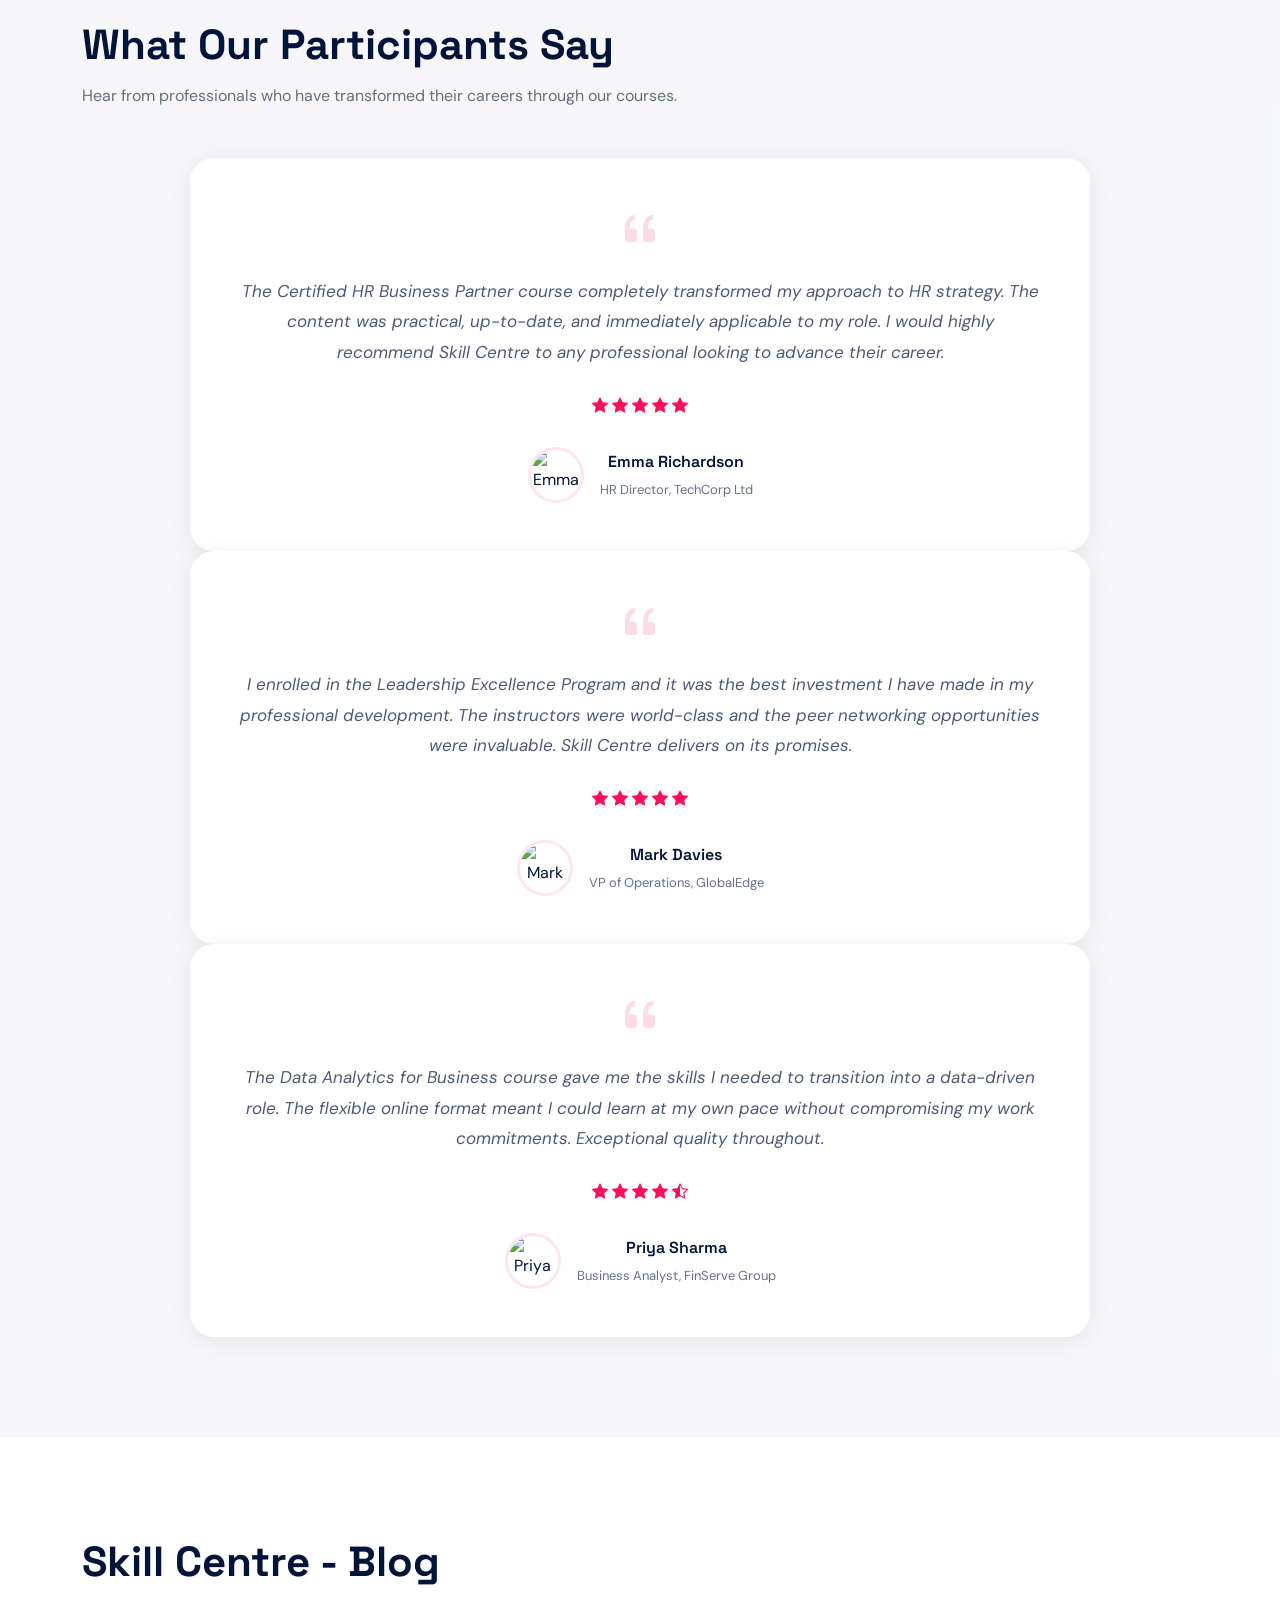
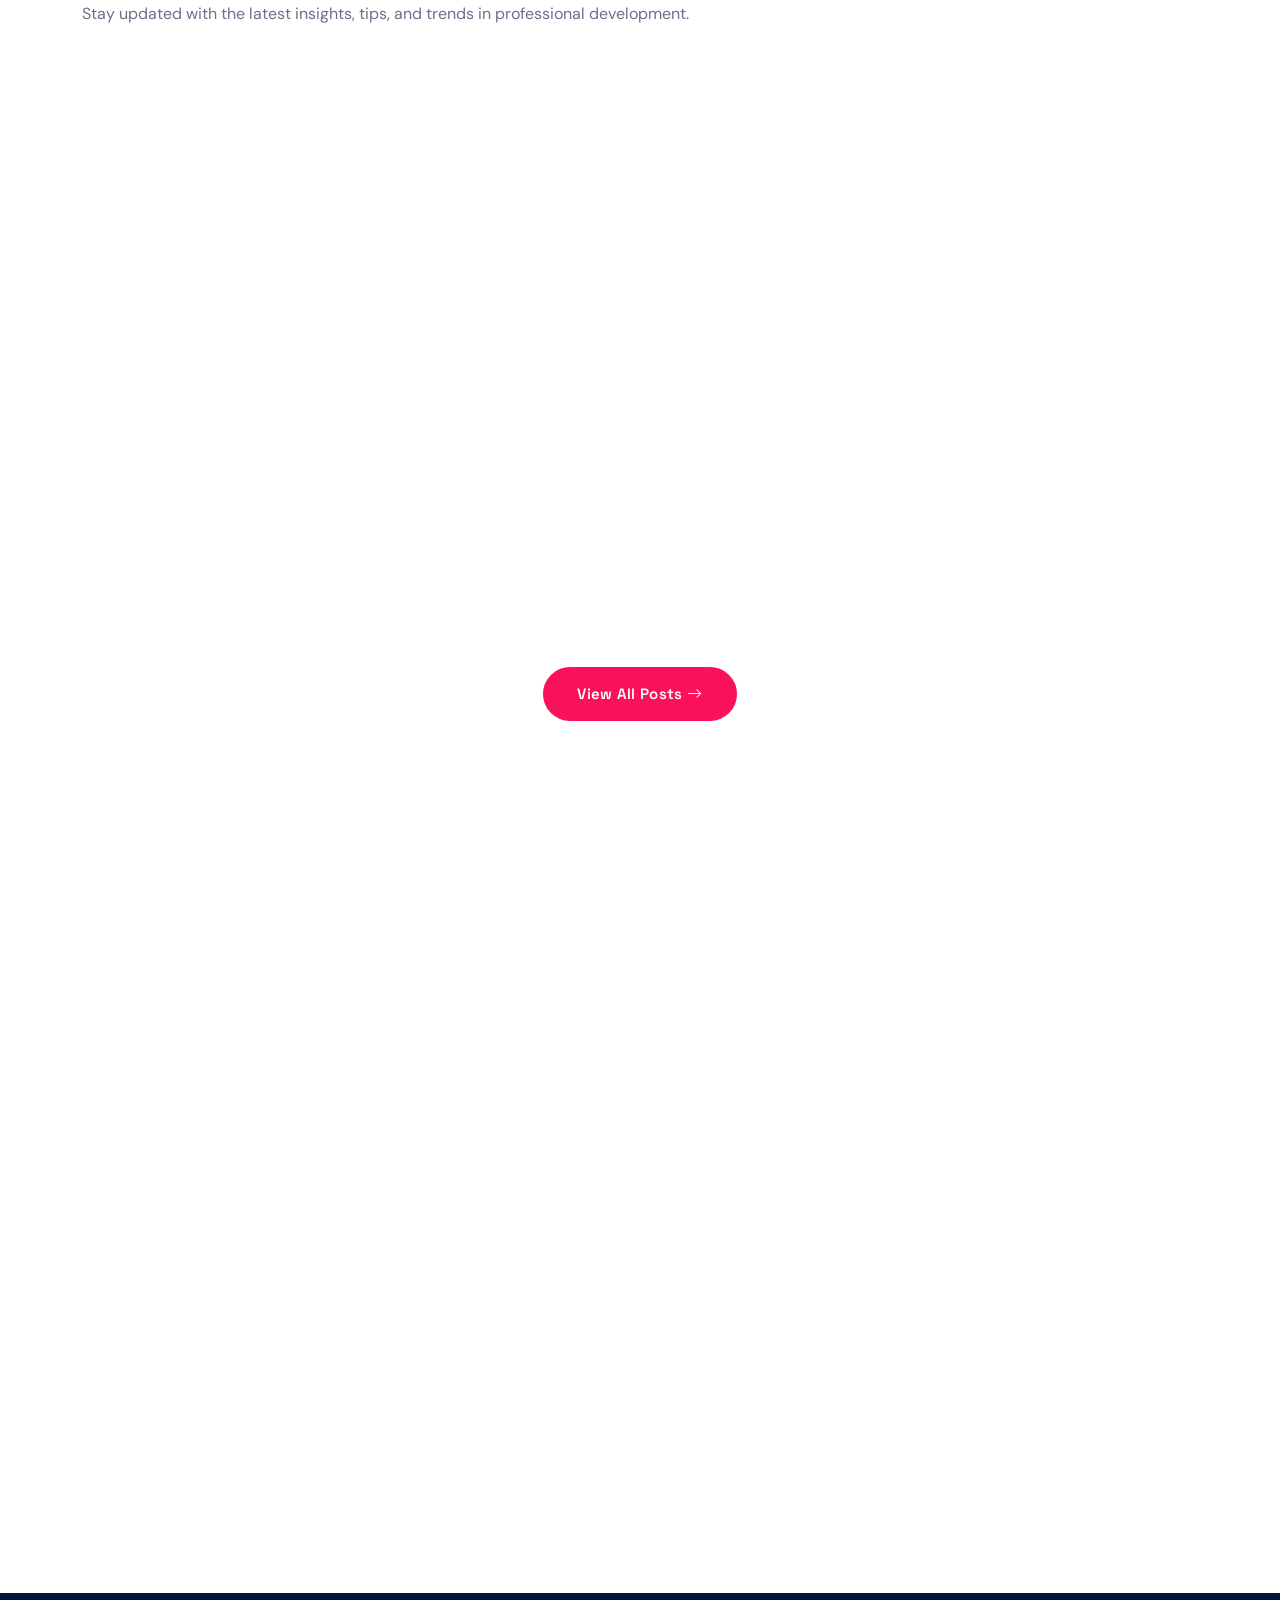
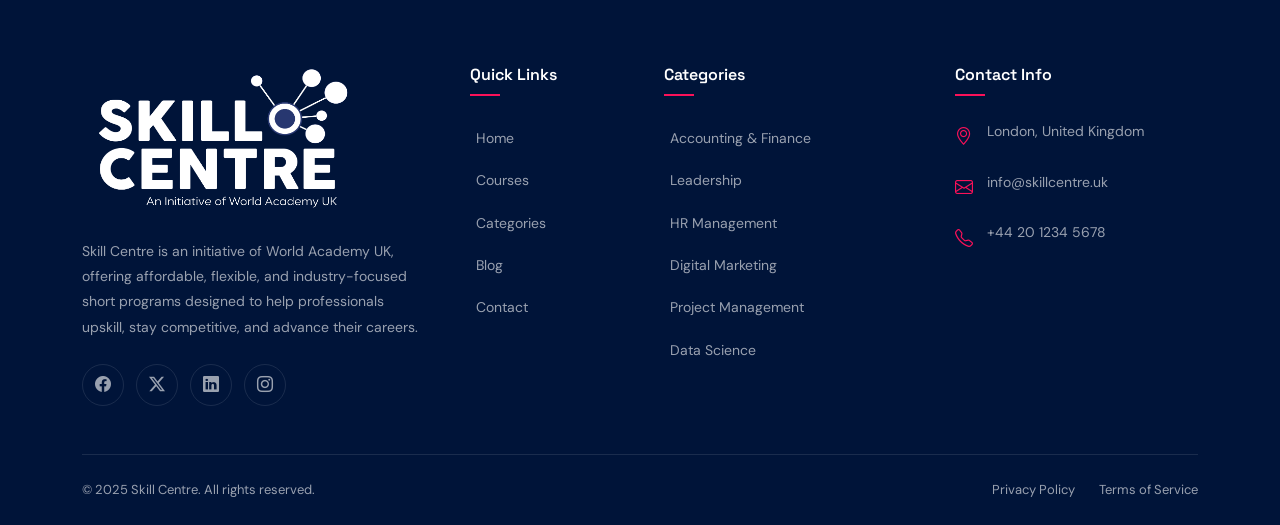
==== commit cf7e6ff5: "updated" ====
--- a/index.html
+++ b/index.html
@@ -682,10 +682,9 @@
                 <div class="row g-4 g-lg-5">
                     <div class="col-lg-4 col-md-6">
                         <div class="footer-about">
-                            <span class="brand-text footer-brand"><img src="images/67098fc6b925d.png" class="img-fluid"
+                            <span class="brand-text footer-brand"><img src="images/67098fc6b925d.png" class="img-fluid custom_img"
                                     alt=""></span>
-                            <p class="footer-desc">Empowering professionals worldwide with industry-leading short
-                                courses designed for real-world career advancement and skill development.</p>
+                            <p class="footer-desc">Skill Centre is an initiative of World Academy UK, offering affordable, flexible, and industry-focused short programs designed to help professionals upskill, stay competitive, and advance their careers.</p>
                             <div class="footer-social">
                                 <a href="#" aria-label="Facebook"><i class="bi bi-facebook"></i></a>
                                 <a href="#" aria-label="Twitter"><i class="bi bi-twitter-x"></i></a>
--- a/responsive.css
+++ b/responsive.css
@@ -6,11 +6,17 @@
         width: 500px;
         height: 360px;
     }
+
     .form-side-panel {
         padding: 52px 40px;
     }
+
     .form-main-panel {
         padding: 52px 40px;
+    }
+
+    .course-grid {
+        gap: 20px;
     }
 }
 
@@ -21,18 +27,38 @@
     .hero-visual {
         height: 420px;
     }
+
     .hero-image-wrapper {
         width: 260px;
         height: 340px;
     }
+
     .cta-card {
         padding: 48px;
     }
+
     .form-side-panel {
         padding: 44px 32px;
     }
+
     .form-main-panel {
         padding: 44px 32px;
+    }
+
+    .course-grid {
+        gap: 20px;
+    }
+
+    .course-card-title {
+        font-size: 15px;
+    }
+
+    .course-card-body {
+        padding: 18px;
+    }
+
+    .course-card-price {
+        font-size: 18px;
     }
 }
 
@@ -43,30 +69,37 @@
     :root {
         --section-padding: 80px 0;
     }
+
     .hero-section {
         padding: 140px 0 140px;
         min-height: auto;
     }
+
     .hero-title {
         font-size: clamp(28px, 5vw, 44px);
     }
+
     .hero-btns {
         flex-direction: column;
     }
+
     .hero-btns .btn {
         width: fit-content;
     }
+
     .testimonial-card {
         padding: 36px 28px;
     }
+
     .cta-card {
         padding: 40px 32px;
         text-align: center;
     }
+
     .cta-section .col-lg-5 {
         text-align: center !important;
     }
-    
+
     .hero-contact {
         padding: 160px 0 80px;
     }
@@ -96,6 +129,35 @@
 
     .form-main-panel {
         padding: 44px 32px;
+    }
+
+    :root {
+        --section-padding: 80px 0;
+    }
+
+    .hero-courses {
+        padding: 160px 0 80px;
+    }
+
+    .courses-content-section {
+        padding: 36px 0 var(--section-padding);
+    }
+
+    .filter-sidebar {
+        display: none;
+    }
+
+    .filter-toggle-btn {
+        display: inline-flex;
+    }
+
+    .course-grid {
+        grid-template-columns: repeat(2, 1fr);
+        gap: 20px;
+    }
+
+    .sort-select {
+        min-width: 150px;
     }
 }
 
@@ -106,55 +168,70 @@
     :root {
         --section-padding: 64px 0;
     }
+
     .hero-section {
         padding: 120px 0 130px;
     }
+
     .hero-desc {
         font-size: 15px;
     }
+
     .stat-item:not(:last-child)::after {
         display: none;
     }
+
     .stat-item {
         margin-bottom: 16px;
     }
+
     .stat-item:last-child {
         margin-bottom: 0;
     }
+
     .hero-stats-bar {
         padding: 24px 0;
     }
+
     .section-title {
         font-size: clamp(24px, 5vw, 32px);
     }
+
     .testimonial-card {
         padding: 32px 20px;
     }
+
     .testimonial-text {
         font-size: 15px;
     }
+
     .newsletter-input-wrap {
         flex-direction: column;
         border-radius: var(--radius-md);
         padding: 8px;
         gap: 8px;
     }
+
     .newsletter-input {
         padding: 12px 16px;
         text-align: center;
     }
+
     .newsletter-form .btn-accent {
         width: 100%;
         justify-content: center;
         border-radius: var(--radius-full);
     }
+
     .footer-legal {
         justify-content: center;
         margin-top: 12px;
     }
+
     .cta-card {
         padding: 32px 20px;
     }
+
     .hero-contact {
         padding: 140px 0 70px;
     }
@@ -167,13 +244,7 @@
         height: 40px;
     }
 
-    .contact-info-section {
-        padding: 60px 0 30px;
-    }
-
-    .info-card {
-        padding: 28px 20px;
-    }
+
 
     .form-side-panel {
         padding: 36px 24px;
@@ -190,6 +261,88 @@
 
     .form-main-panel {
         padding: 36px 24px;
+    }
+
+    .newsletter-input-wrap {
+        flex-direction: column;
+        border-radius: var(--radius-md);
+        padding: 8px;
+        gap: 8px;
+    }
+
+    .newsletter-input {
+        padding: 12px 16px;
+        text-align: center;
+    }
+
+    .newsletter-form .btn-accent {
+        width: 100%;
+        justify-content: center;
+        border-radius: var(--radius-full);
+    }
+
+    .footer-legal {
+        justify-content: center;
+        margin-top: 12px;
+    }
+
+
+    .hero-courses {
+        padding: 140px 0 70px;
+    }
+
+    .hero-desc {
+        font-size: 16px;
+    }
+
+    .hero-bottom-edge {
+        height: 40px;
+    }
+
+    .courses-content-section {
+        padding: 28px 0 var(--section-padding);
+    }
+
+    .course-toolbar {
+        flex-direction: column;
+        gap: 12px;
+        align-items: stretch;
+        padding: 14px 16px;
+    }
+
+    .toolbar-left {
+        justify-content: space-between;
+    }
+
+    .toolbar-right {
+        justify-content: flex-end;
+    }
+
+    .sort-select {
+        flex: 1;
+        min-width: 0;
+    }
+
+    .course-grid {
+        grid-template-columns: repeat(2, 1fr);
+        gap: 16px;
+    }
+
+    .course-card-meta {
+        flex-direction: column;
+        gap: 4px;
+    }
+
+    .course-card-footer {
+        flex-direction: column;
+        align-items: flex-start;
+        gap: 10px;
+    }
+
+    .btn-card-action {
+        width: 100%;
+        justify-content: center;
+        padding: 9px 16px;
     }
 
     .newsletter-input-wrap {
@@ -223,45 +376,59 @@
     .hero-section {
         padding: 110px 0 120px;
     }
+
     .hero-title {
         font-size: 26px;
     }
+
     .hero-desc {
         font-size: 14px;
         margin-bottom: 28px;
     }
-    .btn-accent, .btn-outline-white {
+
+    .btn-accent,
+    .btn-outline-white {
         padding: 11px 24px;
         font-size: 13px;
     }
-    .btn-accent.btn-lg, .btn-outline-white.btn-lg {
+
+    .btn-accent.btn-lg,
+    .btn-outline-white.btn-lg {
         padding: 12px 28px;
         font-size: 14px;
     }
+
     .stat-number {
         font-size: 28px;
     }
+
     .stat-label {
         font-size: 11px;
     }
+
     .course-body {
         padding: 18px;
     }
+
     .course-footer {
         flex-direction: column;
         align-items: flex-start;
         gap: 12px;
     }
+
     .btn-add-cart {
         width: 100%;
         justify-content: center;
     }
+
     .category-card {
         padding: 28px 20px;
     }
+
     .blog-body {
         padding: 18px;
     }
+
     .hero-contact {
         padding: 130px 0 60px;
     }
@@ -278,26 +445,10 @@
         font-size: 11px;
     }
 
-    .btn-accent, .btn-submit {
+    .btn-accent,
+    .btn-submit {
         padding: 14px 28px;
         font-size: 14px;
-    }
-
-    .info-icon {
-        width: 56px;
-        height: 56px;
-    }
-
-    .info-icon i {
-        font-size: 22px;
-    }
-
-    .info-label {
-        font-size: 15px;
-    }
-
-    .info-text {
-        font-size: 13px;
     }
 
     .contact-form .form-control {
@@ -311,15 +462,59 @@
         font-size: 13px;
     }
 
-    .contact-form .form-control:focus ~ label,
-    .contact-form .form-control:not(:placeholder-shown) ~ label {
+    .contact-form .form-control:focus~label,
+    .contact-form .form-control:not(:placeholder-shown)~label {
         font-size: 10px;
         top: 8px;
     }
 
-    .contact-form textarea.form-control:focus ~ label,
-    .contact-form textarea.form-control:not(:placeholder-shown) ~ label {
+    .contact-form textarea.form-control:focus~label,
+    .contact-form textarea.form-control:not(:placeholder-shown)~label {
         top: 6px;
+    }
+
+    .hero-courses {
+        padding: 130px 0 60px;
+    }
+
+    .hero-title {
+        font-size: 32px;
+    }
+
+    .hero-desc {
+        font-size: 15px;
+    }
+
+    .breadcrumb-nav .breadcrumb-item {
+        font-size: 11px;
+    }
+
+    .course-grid {
+        grid-template-columns: 1fr;
+        gap: 20px;
+    }
+
+    .course-card-image {
+        aspect-ratio: 16 / 9;
+    }
+
+    .course-card-title {
+        font-size: 17px;
+    }
+
+    .course-card-price {
+        font-size: 20px;
+    }
+
+    .course-pagination .page-item .page-link {
+        padding: 8px 14px;
+        min-width: 40px;
+        height: 40px;
+        font-size: 13px;
+    }
+
+    .course-pagination .pagination {
+        gap: 4px;
     }
 }
 
@@ -330,22 +525,28 @@
     .hero-section {
         padding: 100px 0 110px;
     }
+
     .hero-title {
         font-size: 24px;
     }
+
     .section-header {
         margin-bottom: 36px;
     }
+
     .course-title {
         font-size: 15px;
     }
+
     .category-name {
         font-size: 16px;
     }
+
     .blog-title {
         font-size: 15px;
     }
-     .hero-contact {
+
+    .hero-contact {
         padding: 120px 0 55px;
     }
 
@@ -373,6 +574,39 @@
     .btn-submit {
         width: 100%;
         justify-content: center;
+    }
+
+    .hero-courses {
+        padding: 120px 0 55px;
+    }
+
+    .hero-title {
+        font-size: 28px;
+    }
+
+    .course-toolbar {
+        padding: 12px 14px;
+    }
+
+    .filter-toggle-btn {
+        font-size: 12px;
+        padding: 7px 12px;
+    }
+
+    .course-count {
+        font-size: 13px;
+    }
+
+    .sort-label {
+        display: none;
+    }
+
+    .sort-select {
+        width: 100%;
+    }
+
+    .course-card-body {
+        padding: 16px;
     }
 }
 
@@ -383,24 +617,30 @@
     .hero-title {
         font-size: 22px;
     }
+
     .hero-desc {
         font-size: 13px;
     }
+
     .brand-text {
         font-size: 18px;
         letter-spacing: 1px;
     }
+
     .course-price {
         font-size: 20px;
     }
+
     .category-icon {
         width: 60px;
         height: 60px;
     }
+
     .category-icon i {
         font-size: 24px;
     }
-     .brand-text {
+
+    .brand-text {
         font-size: 18px;
         letter-spacing: 1px;
     }
@@ -413,18 +653,7 @@
         font-size: 14px;
     }
 
-    .info-card {
-        padding: 24px 16px;
-    }
-
-    .info-icon {
-        width: 50px;
-        height: 50px;
-    }
-
-    .info-icon i {
-        font-size: 20px;
-    }
+
 
     .feature-check {
         width: 28px;
@@ -437,6 +666,77 @@
 
     .form-side-feature span {
         font-size: 13px;
+    }
+
+    .brand-text {
+        font-size: 18px;
+        letter-spacing: 1px;
+    }
+
+    .hero-title {
+        font-size: 26px;
+    }
+
+    .hero-desc {
+        font-size: 14px;
+    }
+
+    .course-card-badge {
+        font-size: 9px;
+        padding: 3px 10px;
+    }
+
+    .course-card-title {
+        font-size: 16px;
+    }
+
+    .footer-social a {
+        width: 36px;
+        height: 36px;
+        font-size: 14px;
+    }
+}
+
+/* ===================================
+   RESPONSIVE - 320PX
+=================================== */
+@media (max-width: 319.98px) {
+    .hero-courses {
+        padding: 110px 0 50px;
+    }
+
+    .hero-title {
+        font-size: 24px;
+    }
+
+    .hero-desc {
+        font-size: 13px;
+    }
+
+    .course-card-footer {
+        flex-direction: row;
+        align-items: center;
+    }
+
+    .btn-card-action {
+        width: auto;
+        padding: 7px 12px;
+        font-size: 10px;
+    }
+
+    .btn-card-action span {
+        display: none;
+    }
+
+    .course-card-price {
+        font-size: 18px;
+    }
+
+    .course-pagination .page-item .page-link {
+        min-width: 36px;
+        height: 36px;
+        font-size: 12px;
+        padding: 6px 10px;
     }
 }
 
@@ -447,22 +747,27 @@
     .hero-title {
         font-size: 20px;
     }
+
     .hero-btns .btn {
         width: 100%;
         justify-content: center;
     }
+
     .stat-number {
         font-size: 24px;
     }
+
     .course-meta {
         flex-direction: column;
         gap: 6px;
     }
+
     .footer-social a {
         width: 36px;
         height: 36px;
         font-size: 14px;
     }
+
     .hero-contact {
         padding: 110px 0 50px;
     }
@@ -473,18 +778,6 @@
 
     .hero-desc {
         font-size: 13px;
-    }
-
-    .info-card {
-        padding: 20px 14px;
-    }
-
-    .info-label {
-        font-size: 14px;
-    }
-
-    .info-text {
-        font-size: 12px;
     }
 
     .form-side-panel {
--- a/style.css
+++ b/style.css
@@ -255,6 +255,7 @@
 .site-header.scrolled .nav-link {
     color: var(--primary) !important;
 }
+
 .site-header.scrolled .nav-link:hover {
     color: var(--accent) !important;
 }
@@ -3003,6 +3004,12 @@
     color: var(--white);
 }
 
+
+.custom_img {
+    width: 280px;
+    height: 150px;
+}
+
 /* ===================================
    ANIMATIONS
 =================================== */
@@ -3072,322 +3079,4 @@
     transform: translateY(-3px);
 }
 
-/* ===================================
-   RESPONSIVE - 1400PX
-=================================== */
-@media (max-width: 1399.98px) {
-    .course-grid {
-        gap: 20px;
-    }
-}
-
-/* ===================================
-   RESPONSIVE - 1200PX
-=================================== */
-@media (max-width: 1199.98px) {
-    .course-grid {
-        gap: 20px;
-    }
-
-    .course-card-title {
-        font-size: 15px;
-    }
-
-    .course-card-body {
-        padding: 18px;
-    }
-
-    .course-card-price {
-        font-size: 18px;
-    }
-}
-
-/* ===================================
-   RESPONSIVE - 992PX
-=================================== */
-@media (max-width: 991.98px) {
-    :root {
-        --section-padding: 80px 0;
-    }
-
-    .hero-courses {
-        padding: 160px 0 80px;
-    }
-
-    .courses-content-section {
-        padding: 36px 0 var(--section-padding);
-    }
-
-    .filter-sidebar {
-        display: none;
-    }
-
-    .filter-toggle-btn {
-        display: inline-flex;
-    }
-
-    .course-grid {
-        grid-template-columns: repeat(2, 1fr);
-        gap: 20px;
-    }
-
-    .sort-select {
-        min-width: 150px;
-    }
-}
-
-/* ===================================
-   RESPONSIVE - 768PX
-=================================== */
-@media (max-width: 767.98px) {
-    :root {
-        --section-padding: 64px 0;
-    }
-
-    .hero-courses {
-        padding: 140px 0 70px;
-    }
-
-    .hero-desc {
-        font-size: 16px;
-    }
-
-    .hero-bottom-edge {
-        height: 40px;
-    }
-
-    .courses-content-section {
-        padding: 28px 0 var(--section-padding);
-    }
-
-    .course-toolbar {
-        flex-direction: column;
-        gap: 12px;
-        align-items: stretch;
-        padding: 14px 16px;
-    }
-
-    .toolbar-left {
-        justify-content: space-between;
-    }
-
-    .toolbar-right {
-        justify-content: flex-end;
-    }
-
-    .sort-select {
-        flex: 1;
-        min-width: 0;
-    }
-
-    .course-grid {
-        grid-template-columns: repeat(2, 1fr);
-        gap: 16px;
-    }
-
-    .course-card-meta {
-        flex-direction: column;
-        gap: 4px;
-    }
-
-    .course-card-footer {
-        flex-direction: column;
-        align-items: flex-start;
-        gap: 10px;
-    }
-
-    .btn-card-action {
-        width: 100%;
-        justify-content: center;
-        padding: 9px 16px;
-    }
-
-    .newsletter-input-wrap {
-        flex-direction: column;
-        border-radius: var(--radius-md);
-        padding: 8px;
-        gap: 8px;
-    }
-
-    .newsletter-input {
-        padding: 12px 16px;
-        text-align: center;
-    }
-
-    .newsletter-form .btn-accent {
-        width: 100%;
-        justify-content: center;
-        border-radius: var(--radius-full);
-    }
-
-    .footer-legal {
-        justify-content: center;
-        margin-top: 12px;
-    }
-}
-
-/* ===================================
-   RESPONSIVE - 576PX
-=================================== */
-@media (max-width: 575.98px) {
-    .hero-courses {
-        padding: 130px 0 60px;
-    }
-
-    .hero-title {
-        font-size: 32px;
-    }
-
-    .hero-desc {
-        font-size: 15px;
-    }
-
-    .breadcrumb-nav .breadcrumb-item {
-        font-size: 11px;
-    }
-
-    .course-grid {
-        grid-template-columns: 1fr;
-        gap: 20px;
-    }
-
-    .course-card-image {
-        aspect-ratio: 16 / 9;
-    }
-
-    .course-card-title {
-        font-size: 17px;
-        -webkit-line-clamp: 2;
-    }
-
-    .course-card-price {
-        font-size: 20px;
-    }
-
-    .course-pagination .page-item .page-link {
-        padding: 8px 14px;
-        min-width: 40px;
-        height: 40px;
-        font-size: 13px;
-    }
-
-    .course-pagination .pagination {
-        gap: 4px;
-    }
-}
-
-/* ===================================
-   RESPONSIVE - 430PX
-=================================== */
-@media (max-width: 430px) {
-    .hero-courses {
-        padding: 120px 0 55px;
-    }
-
-    .hero-title {
-        font-size: 28px;
-    }
-
-    .course-toolbar {
-        padding: 12px 14px;
-    }
-
-    .filter-toggle-btn {
-        font-size: 12px;
-        padding: 7px 12px;
-    }
-
-    .course-count {
-        font-size: 13px;
-    }
-
-    .sort-label {
-        display: none;
-    }
-
-    .sort-select {
-        width: 100%;
-    }
-
-    .course-card-body {
-        padding: 16px;
-    }
-}
-
-/* ===================================
-   RESPONSIVE - 375PX
-=================================== */
-@media (max-width: 374.98px) {
-    .brand-text {
-        font-size: 18px;
-        letter-spacing: 1px;
-    }
-
-    .hero-title {
-        font-size: 26px;
-    }
-
-    .hero-desc {
-        font-size: 14px;
-    }
-
-    .course-card-badge {
-        font-size: 9px;
-        padding: 3px 10px;
-    }
-
-    .course-card-title {
-        font-size: 16px;
-    }
-
-    .footer-social a {
-        width: 36px;
-        height: 36px;
-        font-size: 14px;
-    }
-}
-
-/* ===================================
-   RESPONSIVE - 320PX
-=================================== */
-@media (max-width: 319.98px) {
-    .hero-courses {
-        padding: 110px 0 50px;
-    }
-
-    .hero-title {
-        font-size: 24px;
-    }
-
-    .hero-desc {
-        font-size: 13px;
-    }
-
-    .course-card-footer {
-        flex-direction: row;
-        align-items: center;
-    }
-
-    .btn-card-action {
-        width: auto;
-        padding: 7px 12px;
-        font-size: 10px;
-    }
-
-    .btn-card-action span {
-        display: none;
-    }
-
-    .course-card-price {
-        font-size: 18px;
-    }
-
-    .course-pagination .page-item .page-link {
-        min-width: 36px;
-        height: 36px;
-        font-size: 12px;
-        padding: 6px 10px;
-    }
-}
-
 /* ========== Courses end ========== */
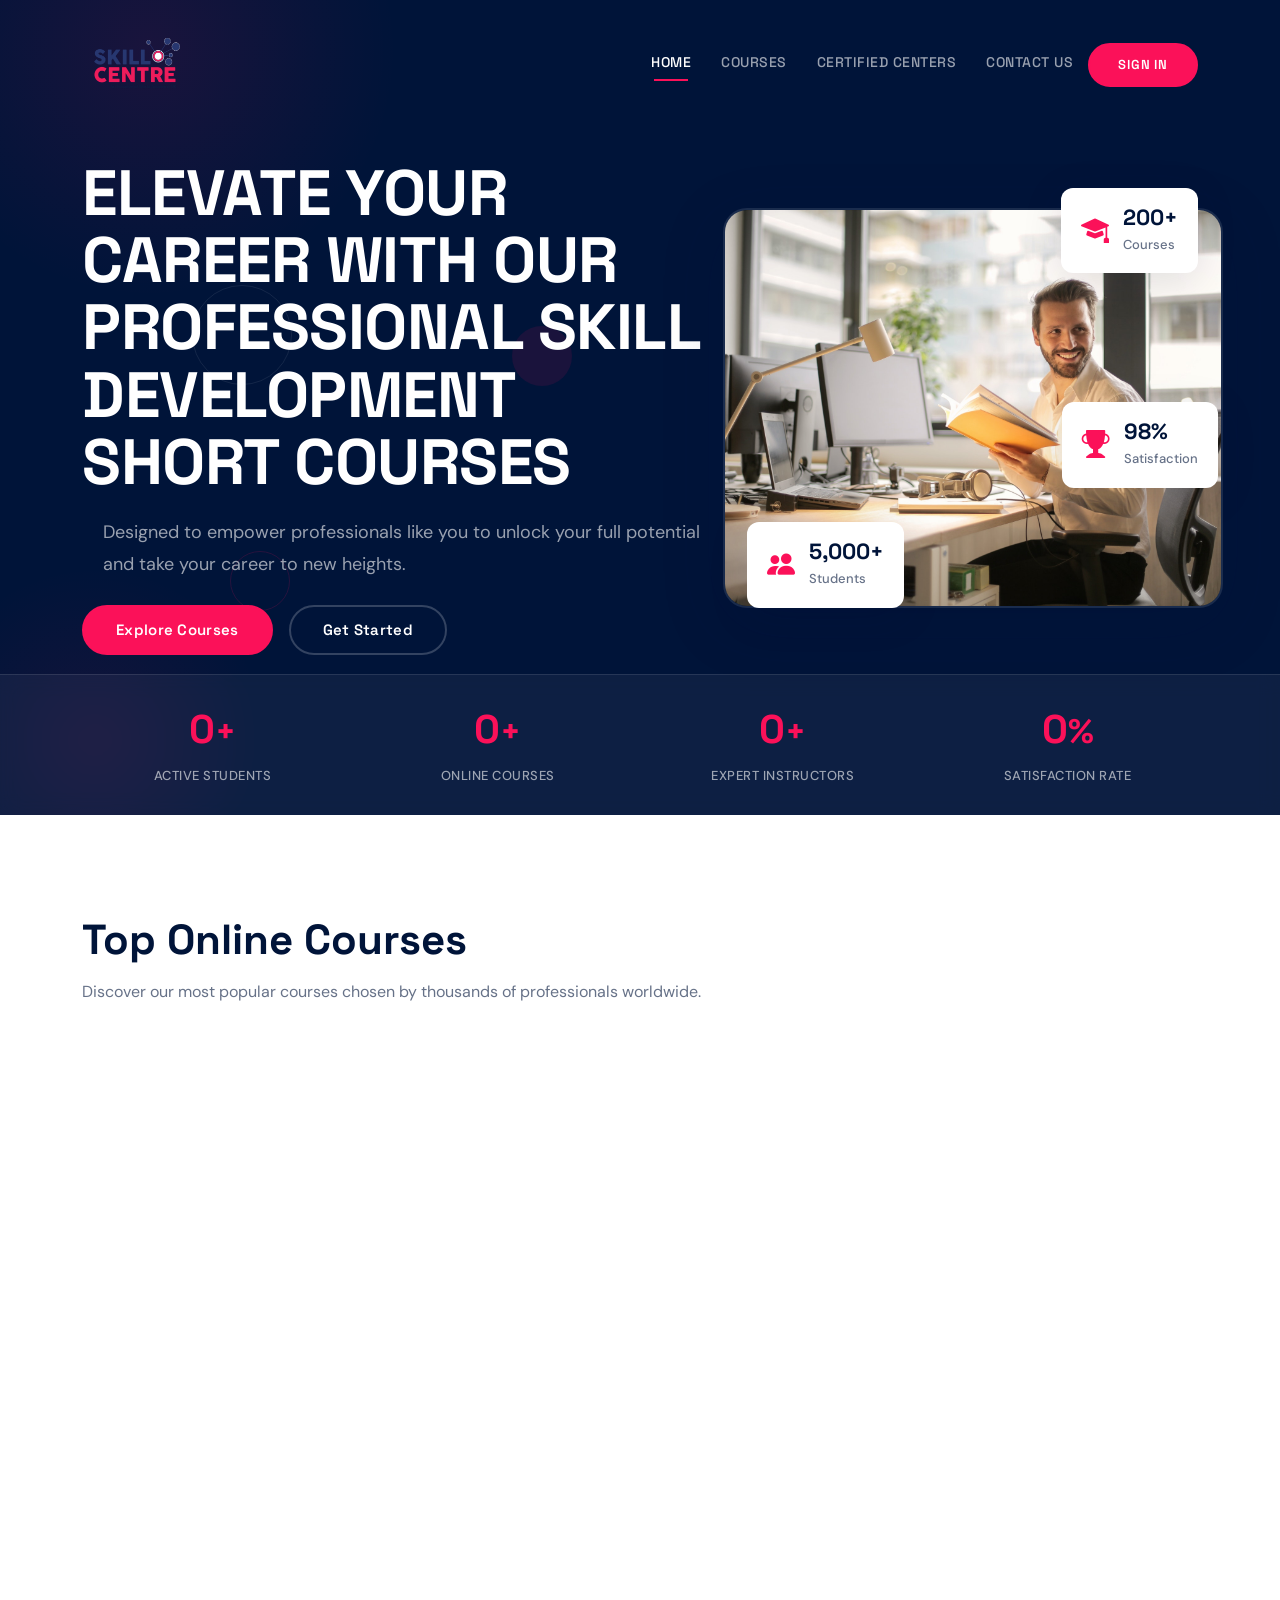
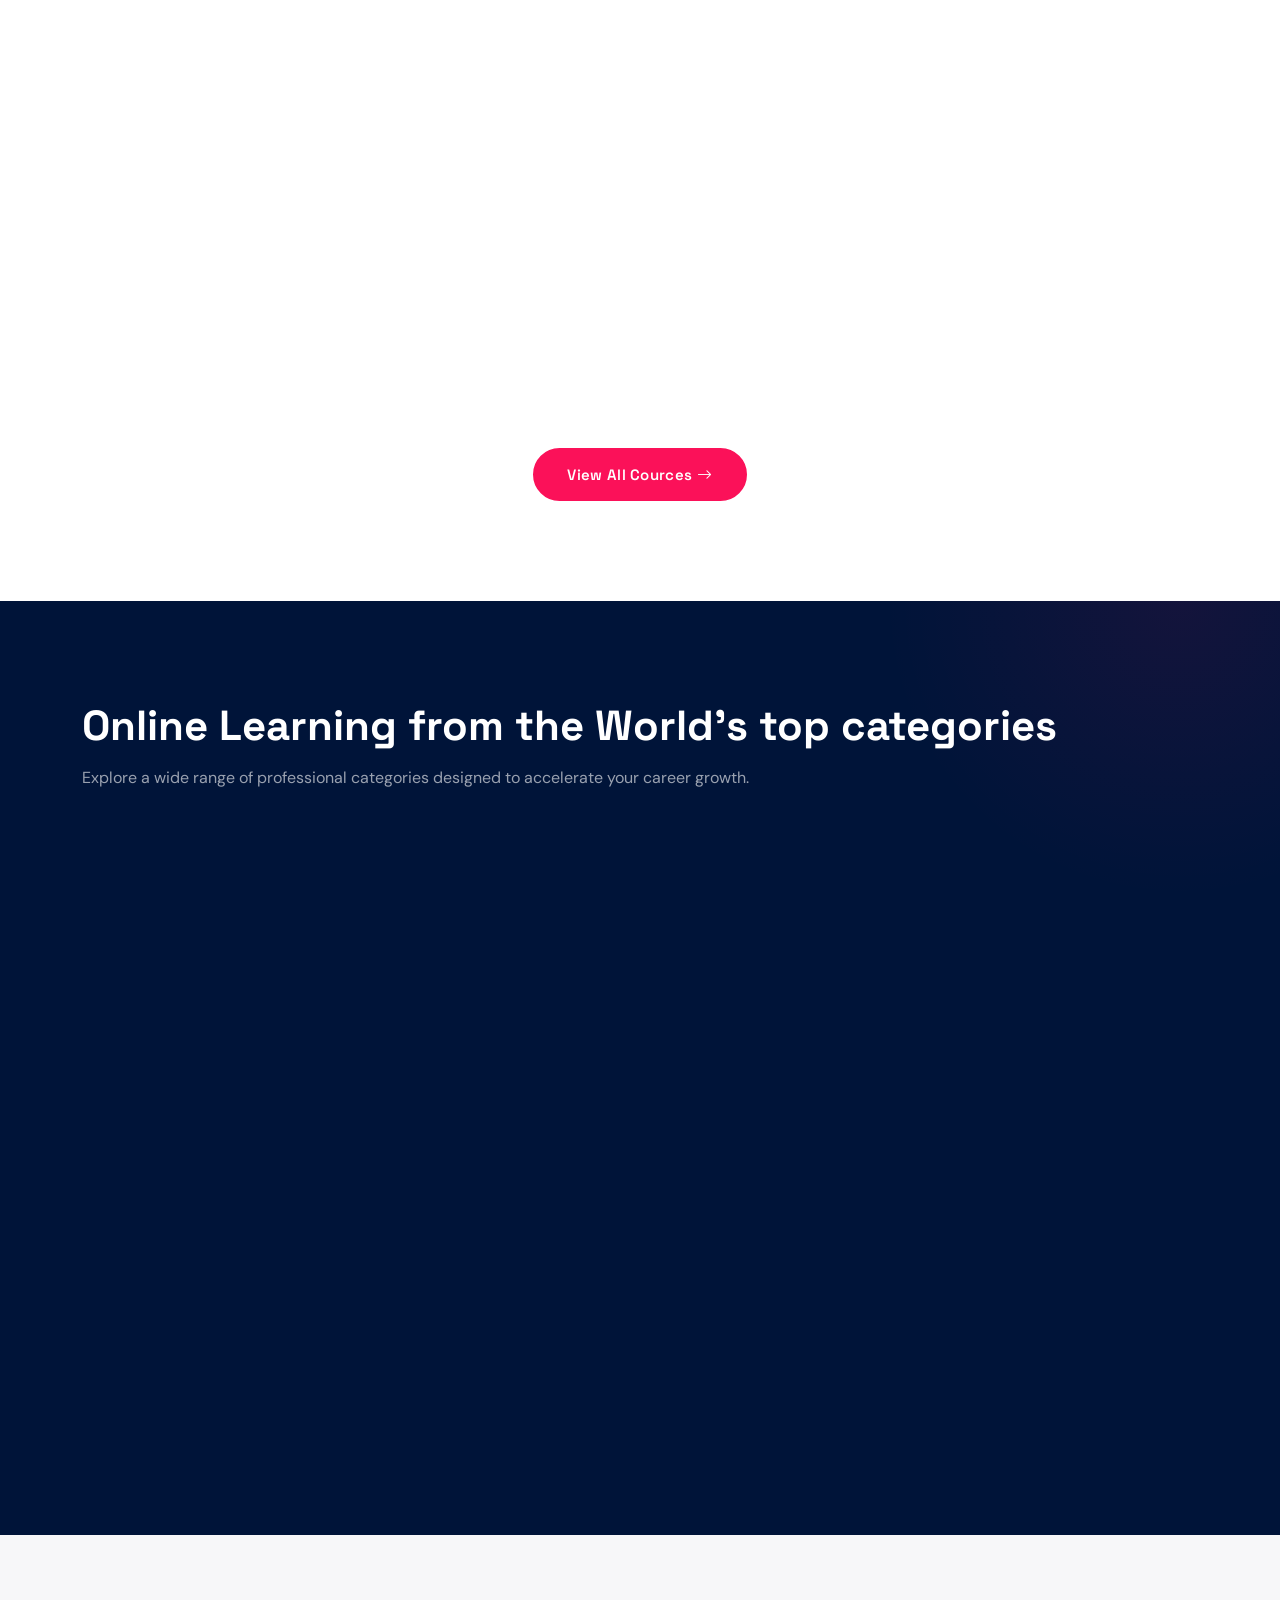
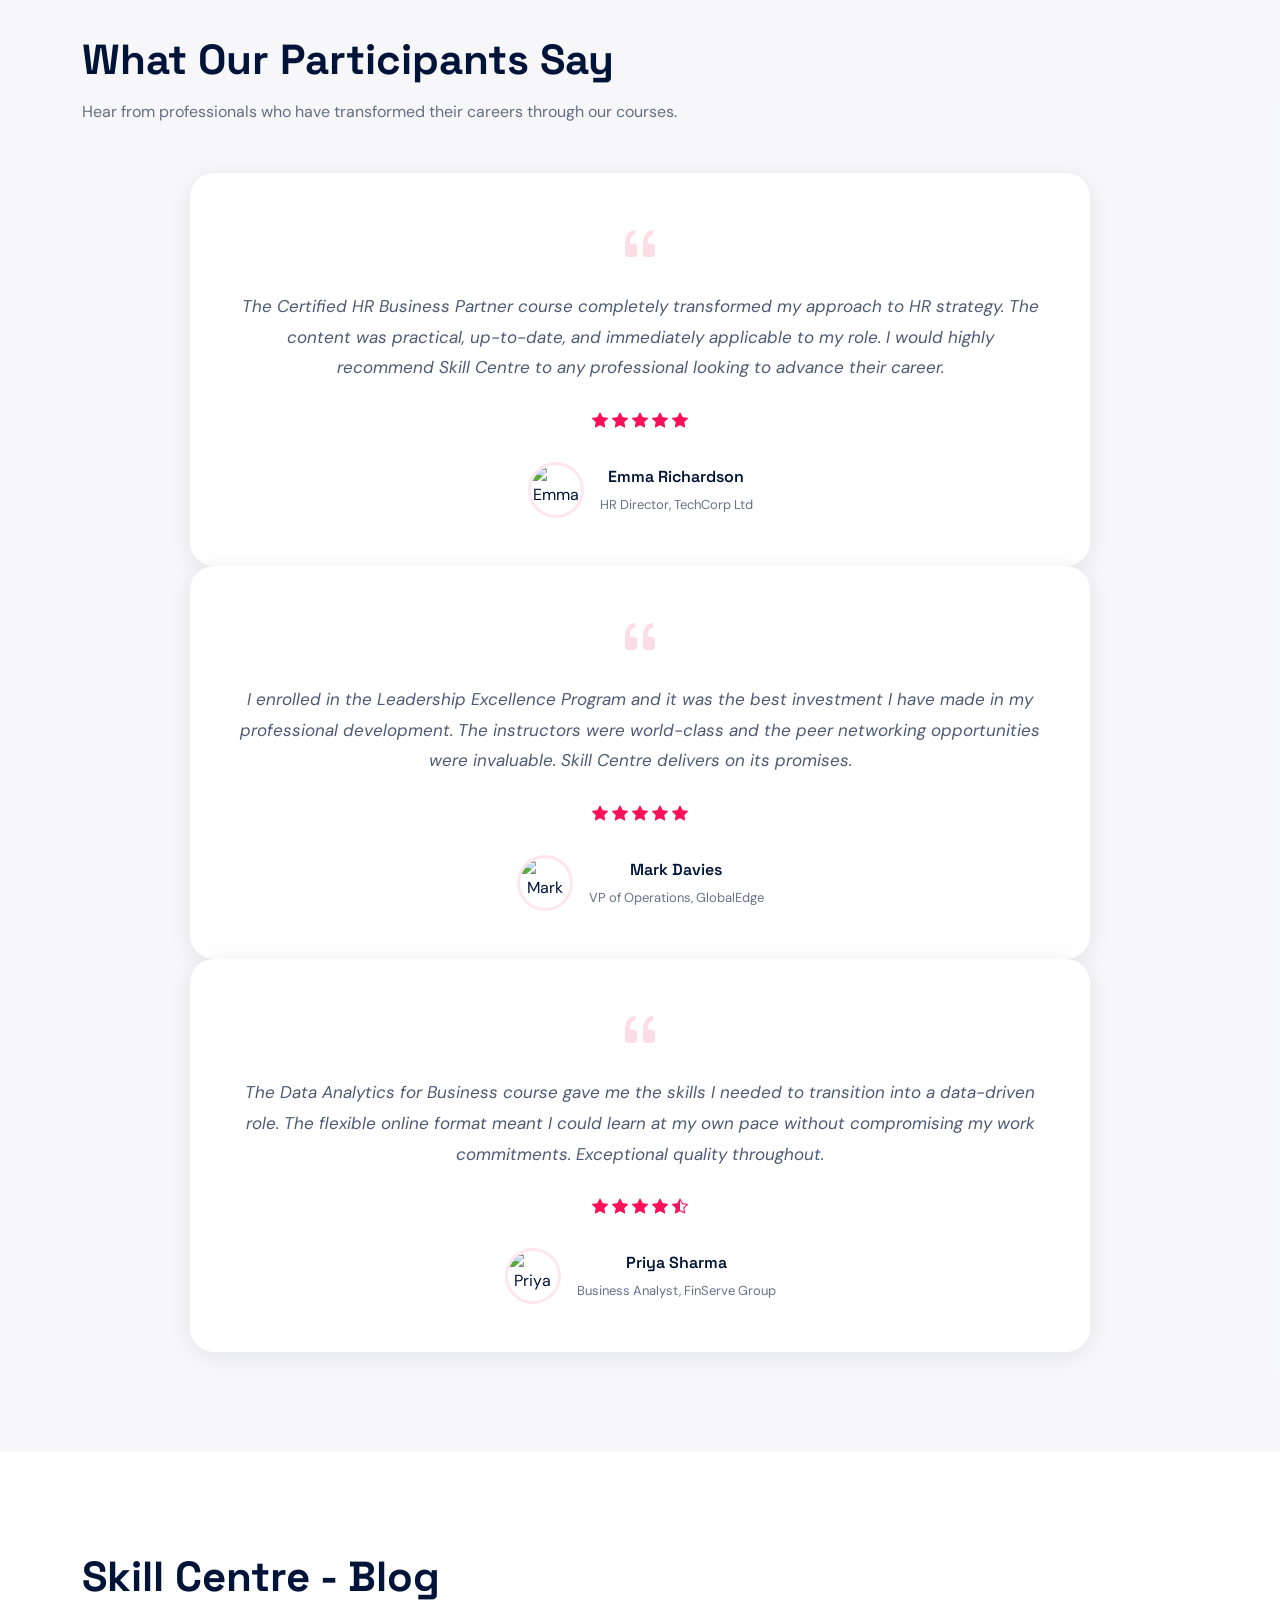
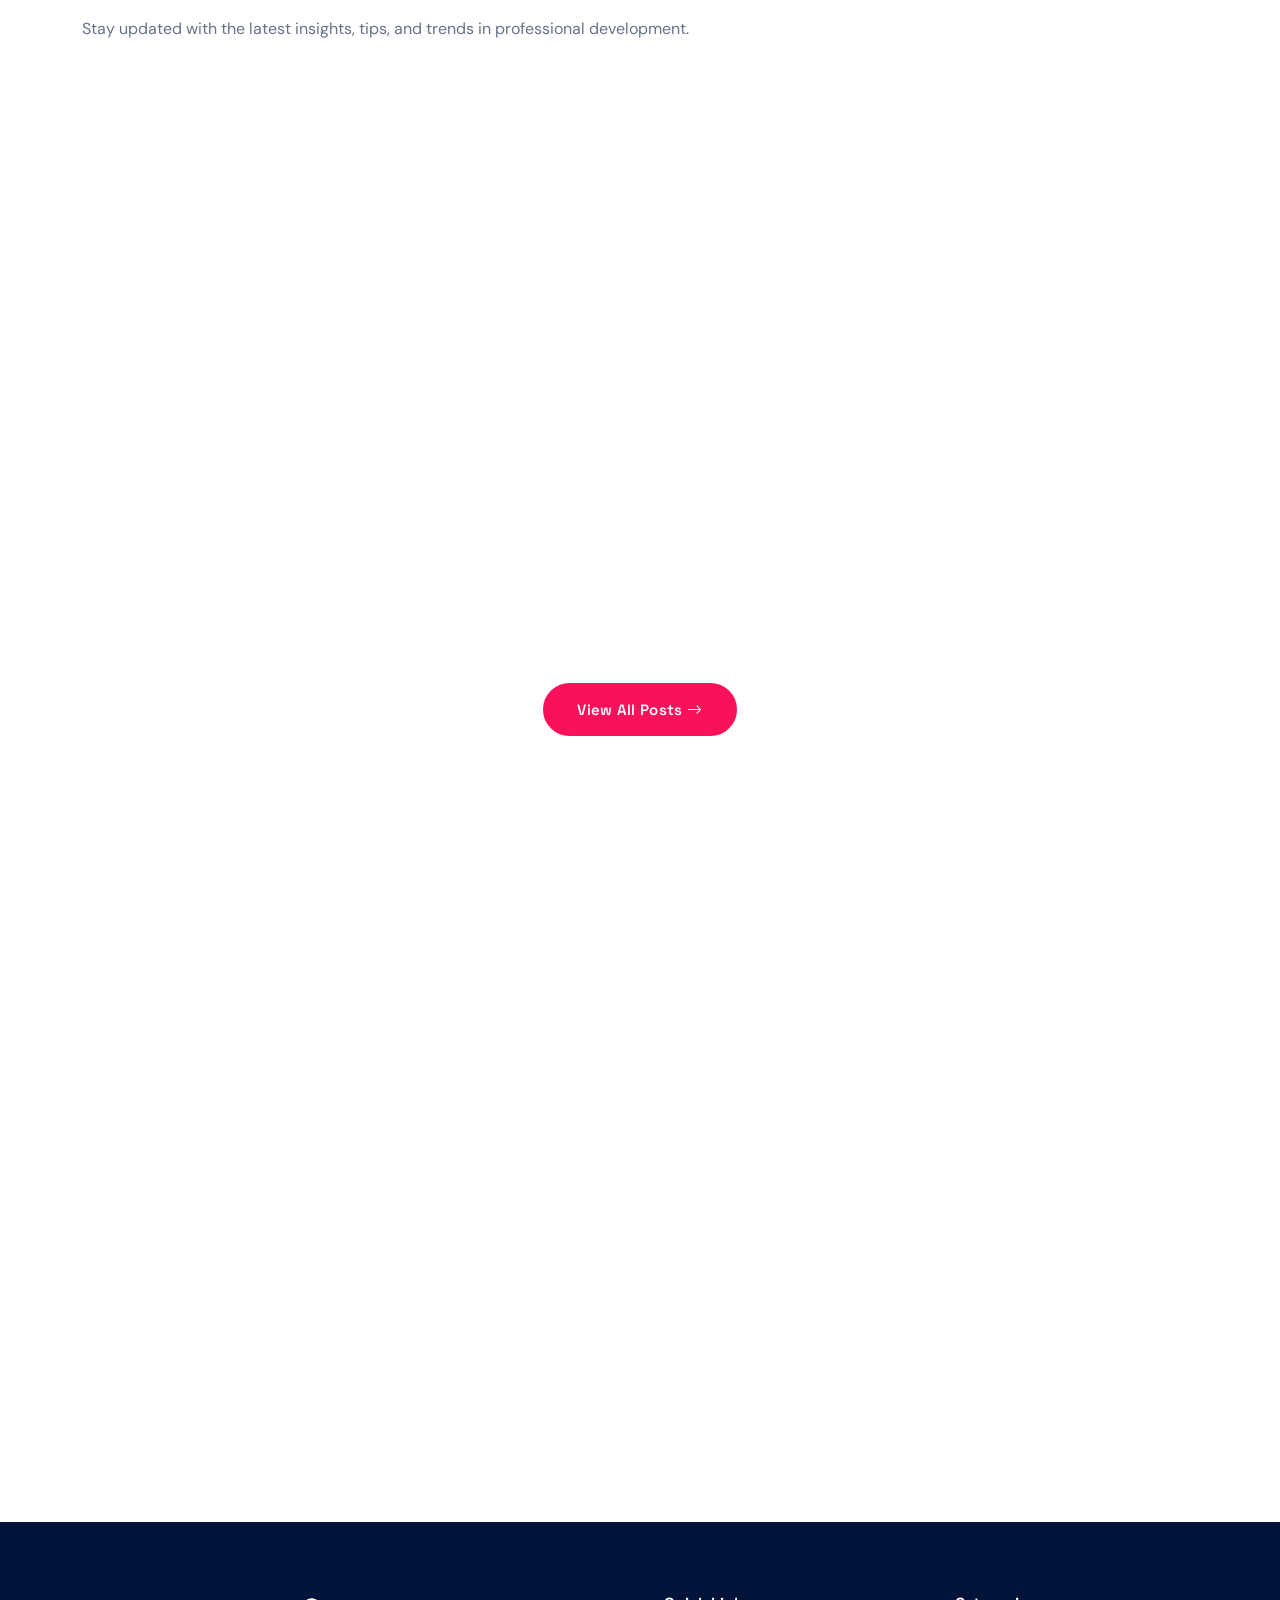
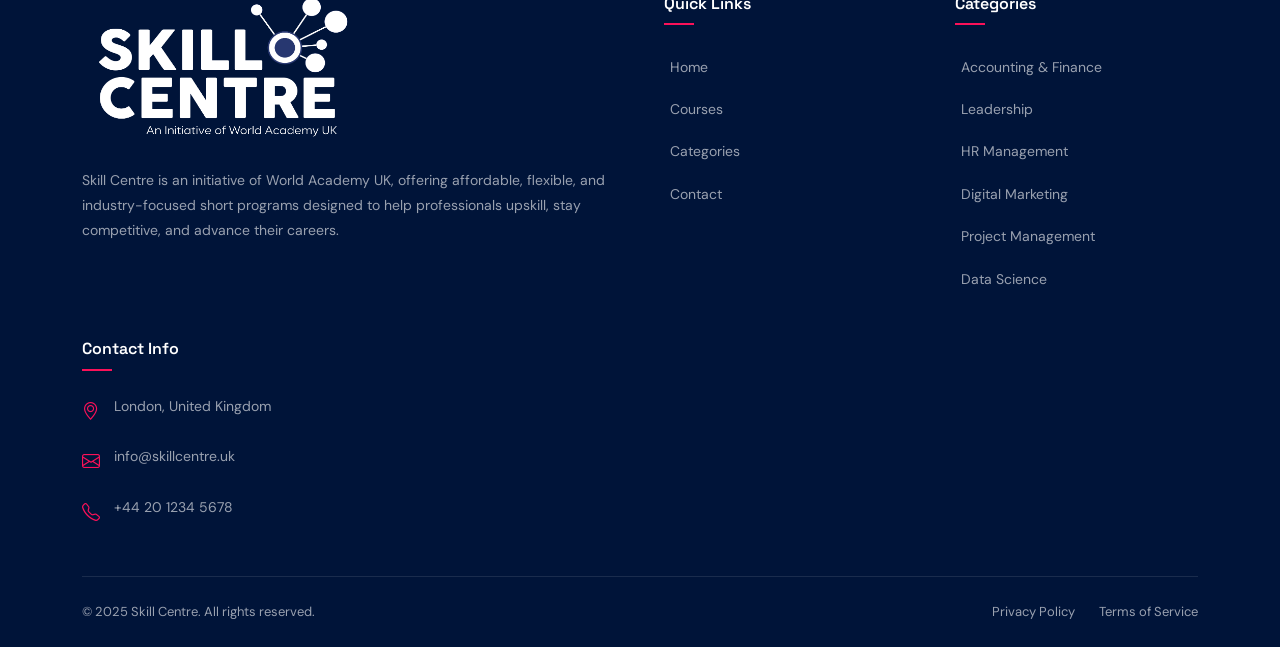
==== commit b3500cf3: "added" ====
--- a/index.html
+++ b/index.html
@@ -22,7 +22,7 @@
     <nav class="navbar navbar-expand-lg site-header" id="siteHeader">
         <div class="container">
             <a class="navbar-brand" href="index.html"><img src="images/logo.png" class="img-fluid"
-                    style="height: 80px; width: 100px;" alt=""></a>
+                    style="height: 80px; width: 110px;" alt=""></a>
             <button class="navbar-toggler" type="button" data-bs-toggle="collapse"
                 data-bs-target="#navbarSupportedContent" aria-controls="navbarSupportedContent" aria-expanded="false"
                 aria-label="Toggle navigation">
@@ -43,7 +43,7 @@
                     <li class="nav-item">
                         <a class="nav-link " aria-current="page" href="contact.html">Contact Us</a>
                     </li>
-                    <a href="#" class="btn btn-accent">Sign In</a>
+                    <a href="login.html" class="btn btn-accent">Sign In</a>
                 </ul>
             </div>
         </div>
@@ -66,7 +66,7 @@
                             <h1 class="hero-title">
                                 ELEVATE YOUR CAREER WITH OUR PROFESSIONAL SKILL DEVELOPMENT SHORT COURSES
                             </h1>
-                            <p class="hero-desc">
+                            <p class="hero-desc mb-4">
                                 Designed to empower professionals like you to unlock your full potential and take your
                                 career to new heights.
                             </p>
@@ -657,9 +657,7 @@
                 <div class="row justify-content-center">
                     <div class="col-lg-8">
                         <div class="newsletter-content text-center reveal-up">
-                            <h2 class="newsletter-title">Subscribe to Our Newsletter</h2>
-                            <p class="newsletter-desc">Get the latest course updates, professional tips, and exclusive
-                                offers delivered straight to your inbox.</p>
+                            <h2 class="newsletter-title">Stay updated</h2>
                             <form class="newsletter-form" id="newsletterForm">
                                 <div class="newsletter-input-wrap">
                                     <input type="email" class="newsletter-input" id="newsletterEmail"
@@ -680,27 +678,20 @@
         <div class="container">
             <div class="footer-top">
                 <div class="row g-4 g-lg-5">
-                    <div class="col-lg-4 col-md-6">
+                    <div class="col-lg-6 col-md-6">
                         <div class="footer-about">
                             <span class="brand-text footer-brand"><img src="images/67098fc6b925d.png" class="img-fluid custom_img"
                                     alt=""></span>
                             <p class="footer-desc">Skill Centre is an initiative of World Academy UK, offering affordable, flexible, and industry-focused short programs designed to help professionals upskill, stay competitive, and advance their careers.</p>
-                            <div class="footer-social">
-                                <a href="#" aria-label="Facebook"><i class="bi bi-facebook"></i></a>
-                                <a href="#" aria-label="Twitter"><i class="bi bi-twitter-x"></i></a>
-                                <a href="#" aria-label="LinkedIn"><i class="bi bi-linkedin"></i></a>
-                                <a href="#" aria-label="Instagram"><i class="bi bi-instagram"></i></a>
-                            </div>
-                        </div>
-                    </div>
-                    <div class="col-lg-2 col-md-6 col-6">
+                        </div>
+                    </div>
+                    <div class="col-lg-3 col-md-6 col-6">
                         <div class="footer-links">
                             <h4 class="footer-heading">Quick Links</h4>
                             <ul class="footer-nav">
                                 <li><a href="index.html">Home</a></li>
                                 <li><a href="courses.html">Courses</a></li>
                                 <li><a href="#">Categories</a></li>
-                                <li><a href="#">Blog</a></li>
                                 <li><a href="contact.html">Contact</a></li>
                             </ul>
                         </div>
--- a/responsive.css
+++ b/responsive.css
@@ -18,6 +18,44 @@
     .course-grid {
         gap: 20px;
     }
+    .login-card {
+        padding: 52px 44px;
+    }
+
+    .login-card-header h2 {
+        font-size: 32px;
+    }
+    .register-right-inner {
+        max-width: 540px;
+    }
+
+    .register-card {
+        padding: 48px 44px 44px;
+    }
+
+    .register-card-header h2 {
+        font-size: 32px;
+    }
+
+    .register-card::before {
+        left: 44px;
+        right: 44px;
+    }
+
+    .form-control {
+        padding: 13px 16px 13px 48px;
+        font-size: 15px;
+    }
+
+    .input-icon {
+        left: 16px;
+        font-size: 16px;
+    }
+
+    .reg-form-group label {
+        font-size: 14px;
+        margin-bottom: 8px;
+    }
 }
 
 /* ===========================
@@ -131,10 +169,6 @@
         padding: 44px 32px;
     }
 
-    :root {
-        --section-padding: 80px 0;
-    }
-
     .hero-courses {
         padding: 160px 0 80px;
     }
@@ -158,6 +192,17 @@
 
     .sort-select {
         min-width: 150px;
+    }
+    .login-right-panel {
+        padding: 48px 40px;
+    }
+    .register-right-panel {
+        padding: 40px 32px;
+    }
+
+    .register-card::before {
+        left: 40px;
+        right: 40px;
     }
 }
 
@@ -367,6 +412,30 @@
         justify-content: center;
         margin-top: 12px;
     }
+    .login-right-panel {
+        padding: 48px 40px;
+    }
+
+    .login-card {
+        padding: 44px 40px;
+    }
+    .register-right-panel {
+        padding: 40px 36px;
+    }
+
+    .register-card {
+        padding: 40px 36px 36px;
+    }
+
+    .register-card::before {
+        left: 36px;
+        right: 36px;
+    }
+
+    .form-control {
+        padding: 13px 14px 13px 46px;
+        font-size: 15px;
+    }
 }
 
 /* ===========================
@@ -516,6 +585,25 @@
     .course-pagination .pagination {
         gap: 4px;
     }
+    .login-right-panel {
+        padding: 40px 32px;
+    }
+
+    .login-card {
+        padding: 40px 36px;
+    }
+    .register-right-panel {
+        padding: 36px 28px;
+    }
+
+    .register-card {
+        padding: 36px 32px 32px;
+    }
+
+    .register-card::before {
+        left: 32px;
+        right: 32px;
+    }
 }
 
 /* ===========================
@@ -608,6 +696,33 @@
     .course-card-body {
         padding: 16px;
     }
+    .login-right-panel {
+        padding: 32px 24px;
+    }
+
+    .login-card {
+        padding: 36px 28px;
+    }
+
+    .login-card-header h2 {
+        font-size: 26px;
+    }
+    .register-right-panel {
+        padding: 28px 20px;
+    }
+
+    .register-card {
+        padding: 32px 28px 28px;
+    }
+
+    .register-card::before {
+        left: 28px;
+        right: 28px;
+    }
+
+    .register-card-header h2 {
+        font-size: 26px;
+    }
 }
 
 /* ===========================
@@ -694,6 +809,35 @@
         width: 36px;
         height: 36px;
         font-size: 14px;
+    }
+    .login-right-panel {
+        padding: 24px 16px;
+    }
+
+    .login-card {
+        padding: 28px 20px;
+        border-radius: var(--radius-lg);
+    }
+
+    .login-card-header h2 {
+        font-size: 24px;
+    }
+    .register-right-panel {
+        padding: 20px 14px;
+    }
+
+    .register-card {
+        padding: 28px 20px 24px;
+        border-radius: var(--radius-lg);
+    }
+
+    .register-card::before {
+        left: 20px;
+        right: 20px;
+    }
+
+    .register-card-header h2 {
+        font-size: 24px;
     }
 }
 
@@ -738,12 +882,6 @@
         font-size: 12px;
         padding: 6px 10px;
     }
-}
-
-/* ===========================
-   RESPONSIVE - 320px
-=========================== */
-@media (max-width: 319.98px) {
     .hero-title {
         font-size: 20px;
     }
@@ -797,4 +935,143 @@
         left: 14px;
         font-size: 12px;
     }
-}+    .login-right-panel {
+        padding: 20px 12px;
+    }
+
+    .login-card {
+        padding: 24px 16px;
+        border-radius: var(--radius-lg);
+    }
+
+    .login-card-header h2 {
+        font-size: 22px;
+    }
+
+    .login-card-header p {
+        font-size: 13px;
+    }
+
+    .form-control {
+        padding: 12px 14px 12px 44px;
+        font-size: 14px;
+    }
+
+    .input-icon {
+        left: 14px;
+        font-size: 14px;
+    }
+
+    .btn-login {
+        padding: 12px 20px;
+        font-size: 15px;
+    }
+
+    .login-form-group {
+        margin-bottom: 16px;
+    }
+
+    .form-options {
+        margin-bottom: 20px;
+    }
+    .create-account {
+        font-size: 13px;
+        margin-top: 24px;
+    }
+
+    .mobile-logo {
+        font-size: 22px;
+        margin-bottom: 24px;
+    }
+
+    .login-form-group label {
+        font-size: 13px;
+        margin-bottom: 6px;
+    }
+
+    .form-check-label,
+    .forgot-link {
+        font-size: 13px;
+    }
+     .register-right-panel {
+        padding: 16px 8px;
+    }
+
+    .register-card {
+        padding: 24px 16px 20px;
+        border-radius: var(--radius-lg);
+    }
+
+    .register-card::before {
+        left: 16px;
+        right: 16px;
+    }
+
+    .register-card-header h2 {
+        font-size: 22px;
+    }
+
+    .register-card-header p {
+        font-size: 13px;
+    }
+
+    .register-card-header {
+        margin-bottom: 20px;
+    }
+
+    .reg-form-group label {
+        font-size: 12px;
+        margin-bottom: 4px;
+    }
+
+    .form-control {
+        padding: 10px 12px 10px 38px;
+        font-size: 13px;
+    }
+
+    .input-icon {
+        left: 12px;
+        font-size: 13px;
+    }
+
+    .password-toggle {
+        width: 30px;
+        height: 30px;
+        right: 4px;
+        font-size: 13px;
+    }
+
+    .input-wrapper:has(.password-toggle) .form-control {
+        padding-right: 38px;
+    }
+
+
+    .field-error {
+        font-size: 11px;
+        margin-top: 3px;
+    }
+
+    .strength-bar {
+        width: 28px;
+        height: 3px;
+    }
+
+    .strength-text {
+        font-size: 11px;
+    }
+
+    .form-terms .form-check-label {
+        font-size: 12px;
+    }
+
+    .login-link {
+        font-size: 13px;
+        margin-top: 20px;
+    }
+
+    .mobile-logo {
+        font-size: 22px;
+        margin-bottom: 20px;
+    }
+    
+}
--- a/style.css
+++ b/style.css
@@ -1219,13 +1219,7 @@
     margin-bottom: 12px;
 }
 
-.newsletter-desc {
-    font-size: 16px;
-    color: var(--primary-60);
-    max-width: 520px;
-    margin: 0 auto 32px;
-    line-height: 1.7;
-}
+
 
 .newsletter-form {
     max-width: 540px;
@@ -1942,13 +1936,6 @@
     margin-bottom: 12px;
 }
 
-.newsletter-desc {
-    font-size: 16px;
-    color: var(--primary-60);
-    max-width: 520px;
-    margin: 0 auto 32px;
-    line-height: 1.7;
-}
 
 .newsletter-form {
     max-width: 540px;
@@ -2636,7 +2623,6 @@
     line-height: 1.4;
     color: var(--primary);
     display: -webkit-box;
-    -webkit-line-clamp: 2;
     -webkit-box-orient: vertical;
     overflow: hidden;
     transition: var(--transition);
@@ -2786,13 +2772,6 @@
     margin-bottom: 12px;
 }
 
-.newsletter-desc {
-    font-size: 16px;
-    color: var(--primary-60);
-    max-width: 520px;
-    margin: 0 auto 32px;
-    line-height: 1.7;
-}
 
 .newsletter-form {
     max-width: 540px;
@@ -2840,10 +2819,6 @@
     font-size: 14px;
     font-weight: 500;
     min-height: 20px;
-}
-
-.newsletter-feedback.success {
-    color: var(--accent);
 }
 
 .newsletter-feedback.error {
@@ -3079,4 +3054,1111 @@
     transform: translateY(-3px);
 }
 
-/* ========== Courses end ========== */+/* ========== Courses end ========== */
+
+
+
+
+
+
+
+/* ========== Login start ========== */
+/*==============================
+LOGIN SECTION
+==============================*/
+.login-section {
+    min-height: 100vh;
+    background: var(--primary);
+}
+
+
+
+
+
+/*==============================
+BRAND LOGO
+==============================*/
+
+
+.logo-z {
+    color: var(--accent);
+}
+
+.logo-ai {
+    color: var(--white);
+}
+
+.mobile-logo {
+    text-align: center;
+    justify-content: center;
+    margin-bottom: 32px;
+    font-size: 24px;
+}
+
+
+
+
+
+/*==============================
+DECORATIVE SHAPES
+==============================*/
+.deco-shape {
+    position: absolute;
+    border-radius: 50%;
+    pointer-events: none;
+    z-index: 1;
+}
+
+.deco-shape-1 {
+    width: 280px;
+    height: 280px;
+    top: -80px;
+    right: -60px;
+    background: var(--accent-10);
+    border: 1px solid var(--accent-20);
+    backdrop-filter: blur(20px);
+    -webkit-backdrop-filter: blur(20px);
+    animation: floatShape 6s ease-in-out infinite;
+}
+
+.deco-shape-2 {
+    width: 160px;
+    height: 160px;
+    bottom: 60px;
+    left: -40px;
+    background: var(--white-08);
+    border: 1px solid var(--white-10);
+    backdrop-filter: blur(15px);
+    -webkit-backdrop-filter: blur(15px);
+    animation: floatShape 8s ease-in-out infinite 1s;
+}
+
+.deco-shape-3 {
+    width: 60px;
+    height: 60px;
+    top: 45%;
+    right: 40px;
+    background: var(--accent-15);
+    border: 1px solid var(--accent-20);
+    backdrop-filter: blur(10px);
+    -webkit-backdrop-filter: blur(10px);
+    animation: floatShape 7s ease-in-out infinite 2s;
+}
+
+.deco-shape-4 {
+    width: 100px;
+    height: 100px;
+    top: 20%;
+    left: 30px;
+    background: var(--primary-30);
+    border: 1px solid var(--primary-40);
+    backdrop-filter: blur(12px);
+    -webkit-backdrop-filter: blur(12px);
+    animation: floatShape 9s ease-in-out infinite 0.5s;
+}
+
+.deco-shape-5 {
+    width: 30px;
+    height: 30px;
+    bottom: 30%;
+    right: 120px;
+    background: var(--white-05);
+    border: 1px solid var(--white-08);
+    animation: floatShape 5s ease-in-out infinite 3s;
+}
+
+/* Accent glow behind left content */
+
+
+
+/*==============================
+RIGHT PANEL
+==============================*/
+.login-right-panel {
+    display: flex;
+    align-items: center;
+    justify-content: center;
+    padding: 40px 24px;
+    position: relative;
+    background: var(--primary);
+}
+
+.login-right-inner {
+    width: 100%;
+    max-width: 440px;
+    position: relative;
+}
+
+/* Soft luminous glow behind the card */
+.login-right-inner::before {
+    content: '';
+    position: absolute;
+    top: 50%;
+    left: 50%;
+    transform: translate(-50%, -50%);
+    width: 120%;
+    height: 120%;
+    background: var(--white-05);
+    border-radius: 50%;
+    filter: blur(80px);
+    pointer-events: none;
+    z-index: 0;
+}
+
+
+/*==============================
+LOGIN CARD
+==============================*/
+.login-card {
+    position: relative;
+    z-index: 1;
+    background: var(--white);
+    border-radius: var(--radius-xl);
+    padding: 48px 40px;
+    border: 1px solid var(--primary-05);
+    box-shadow: 0 25px 60px var(--white-08), 0 8px 24px var(--white-10);
+    animation: cardEntrance 0.6s cubic-bezier(0.4, 0, 0.2, 1) both;
+}
+
+
+/*==============================
+CARD HEADER
+==============================*/
+.login-card-header {
+    margin-bottom: 32px;
+}
+
+.login-card-header h2 {
+    font-family: var(--font-heading);
+    font-size: 30px;
+    font-weight: 700;
+    color: var(--primary);
+    margin-bottom: 8px;
+    letter-spacing: -0.02em;
+}
+
+.login-card-header p {
+    font-family: var(--font-body);
+    font-size: 15px;
+    color: var(--primary-40);
+    margin-bottom: 0;
+    line-height: 1.5;
+}
+
+
+/*==============================
+FORM STYLES
+==============================*/
+#loginForm {
+    margin-bottom: 0;
+}
+
+.login-form-group {
+    margin-bottom: 20px;
+}
+
+.login-form-group label {
+    display: block;
+    margin-bottom: 8px;
+    font-family: var(--font-body);
+    font-size: 14px;
+    font-weight: 500;
+    color: var(--primary-70);
+    transition: var(--transition);
+}
+
+.login-form-group.is-focused label {
+    color: var(--accent);
+}
+
+
+/*==============================
+INPUT FIELDS
+==============================*/
+.input-wrapper {
+    position: relative;
+}
+
+.input-icon {
+    position: absolute;
+    left: 16px;
+    top: 50%;
+    transform: translateY(-50%);
+    color: var(--primary-30);
+    font-size: 16px;
+    transition: var(--transition);
+    z-index: 2;
+    pointer-events: none;
+}
+
+.input-wrapper:focus-within .input-icon {
+    color: var(--accent);
+}
+
+.form-control {
+    width: 100%;
+    padding: 14px 16px 14px 48px;
+    border: 1px solid var(--primary-10);
+    border-radius: var(--radius-sm);
+    background: var(--primary-03);
+    color: var(--primary);
+    font-family: var(--font-body);
+    font-size: 15px;
+    line-height: 1.5;
+    transition: var(--transition);
+}
+
+.form-control::placeholder {
+    color: var(--primary-30);
+    font-weight: 400;
+}
+
+.form-control:focus {
+    border-color: var(--accent-30);
+    box-shadow: 0 0 0 3px var(--accent-08);
+    background: var(--white);
+}
+
+.form-control:hover:not(:focus) {
+    border-color: var(--primary-20);
+}
+
+
+/*==============================
+PASSWORD TOGGLE
+==============================*/
+.password-toggle {
+    position: absolute;
+    right: 8px;
+    top: 50%;
+    transform: translateY(-50%);
+    display: flex;
+    align-items: center;
+    justify-content: center;
+    width: 36px;
+    height: 36px;
+    color: var(--primary-30);
+    font-size: 16px;
+    transition: var(--transition);
+    z-index: 2;
+    border-radius: var(--radius-sm);
+}
+
+.password-toggle:hover {
+    color: var(--accent);
+    background: var(--accent-05);
+}
+
+
+/*==============================
+FORM OPTIONS
+==============================*/
+.form-options {
+    display: flex;
+    align-items: center;
+    justify-content: space-between;
+    margin-bottom: 24px;
+}
+
+.form-check {
+    display: flex;
+    align-items: center;
+    gap: 8px;
+    padding: 0;
+    margin: 0;
+}
+
+.form-check-input {
+    width: 18px;
+    height: 18px;
+    border: 1.5px solid var(--primary-20);
+    border-radius: 4px;
+    background: var(--white);
+    cursor: pointer;
+    transition: var(--transition);
+    margin: 0;
+    float: none;
+    flex-shrink: 0;
+}
+
+.form-check-input:checked {
+    background: var(--accent);
+    border-color: var(--accent);
+}
+
+.form-check-input:focus {
+    box-shadow: 0 0 0 3px var(--accent-08);
+    border-color: var(--accent-30);
+}
+
+.form-check-label {
+    font-family: var(--font-body);
+    font-size: 14px;
+    color: var(--primary-60);
+    cursor: pointer;
+    user-select: none;
+}
+
+.forgot-link {
+    font-family: var(--font-body);
+    font-size: 14px;
+    color: var(--accent);
+    transition: var(--transition);
+}
+
+.forgot-link:hover {
+    color: var(--accent-70);
+}
+.form-check .form-check-input{
+    float: left;
+    margin-left: 0px;
+}
+
+
+/*==============================
+BUTTONS
+==============================*/
+
+
+/*==============================
+LOGIN BUTTON
+==============================*/
+.btn-login {
+    width: 100%;
+    padding: 14px 24px;
+    background: var(--accent);
+    color: var(--white);
+    border: none;
+    border-radius: var(--radius-sm);
+    font-family: var(--font-body);
+    font-size: 16px;
+    font-weight: 600;
+    position: relative;
+    overflow: hidden;
+    transition: var(--transition);
+}
+
+.btn-login:hover {
+    background: var(--accent-90);
+    transform: translateY(-2px);
+    box-shadow: 0 8px 24px var(--accent-30);
+}
+
+.btn-login:active {
+    transform: translateY(0);
+    box-shadow: 0 4px 12px var(--accent-20);
+}
+
+.btn-text {
+    transition: var(--transition);
+}
+
+.btn-loader {
+    position: absolute;
+    top: 50%;
+    left: 50%;
+    transform: translate(-50%, -50%);
+    opacity: 0;
+    visibility: hidden;
+    transition: var(--transition);
+}
+
+.btn-loader .spinner-border {
+    width: 20px;
+    height: 20px;
+    border-width: 2px;
+    color: var(--white);
+}
+
+.btn-login.is-loading .btn-text {
+    opacity: 0;
+    visibility: hidden;
+}
+
+.btn-login.is-loading .btn-loader {
+    opacity: 1;
+    visibility: visible;
+}
+
+.btn-login.is-loading {
+    pointer-events: none;
+}
+
+
+
+
+
+
+
+/*==============================
+CREATE ACCOUNT
+==============================*/
+.create-account {
+    text-align: center;
+    margin-top: 28px;
+    margin-bottom: 0;
+    font-family: var(--font-body);
+    font-size: 14px;
+    color: var(--primary-40);
+}
+
+.create-account a {
+    color: var(--accent);
+    font-weight: 600;
+    transition: var(--transition);
+}
+
+.create-account a:hover {
+    color: var(--accent-70);
+}
+
+
+/*==============================
+FORM VALIDATION
+==============================*/
+.field-error {
+    font-family: var(--font-body);
+    font-size: 13px;
+    color: var(--accent);
+    margin-top: 6px;
+    display: none;
+    line-height: 1.4;
+}
+
+.login-form-group.has-error .field-error {
+    display: block;
+}
+
+.login-form-group.has-error .form-control {
+    border-color: var(--accent);
+    background: var(--accent-05);
+}
+
+.login-form-group.has-error .input-icon {
+    color: var(--accent);
+}
+
+
+/*==============================
+ANIMATIONS
+==============================*/
+@keyframes cardEntrance {
+    from {
+        opacity: 0;
+        transform: translateY(24px) scale(0.97);
+    }
+    to {
+        opacity: 1;
+        transform: translateY(0) scale(1);
+    }
+}
+
+@keyframes floatShape {
+    0%, 100% {
+        transform: translateY(0);
+    }
+    50% {
+        transform: translateY(-20px);
+    }
+}
+
+@keyframes fadeInUp {
+    from {
+        opacity: 0;
+        transform: translateY(16px);
+    }
+    to {
+        opacity: 1;
+        transform: translateY(0);
+    }
+}
+
+/* Staggered entrance for form elements */
+[data-animate] {
+    opacity: 0;
+    animation: fadeInUp 0.5s cubic-bezier(0.4, 0, 0.2, 1) forwards;
+}
+
+[data-animate="1"] { animation-delay: 0.15s; }
+[data-animate="2"] { animation-delay: 0.25s; }
+[data-animate="3"] { animation-delay: 0.35s; }
+[data-animate="4"] { animation-delay: 0.45s; }
+[data-animate="5"] { animation-delay: 0.55s; }
+[data-animate="6"] { animation-delay: 0.65s; }
+[data-animate="7"] { animation-delay: 0.75s; }
+
+
+/*==============================
+REDUCED MOTION
+==============================*/
+@media (prefers-reduced-motion: reduce) {
+    *,
+    *::before,
+    *::after {
+        animation-duration: 0.01ms !important;
+        animation-iteration-count: 1 !important;
+        transition-duration: 0.01ms !important;
+    }
+
+    .deco-shape {
+        animation: none !important;
+    }
+
+    [data-animate] {
+        opacity: 1 !important;
+        animation: none !important;
+    }
+}
+
+
+/* ========== Login end ========== */
+
+
+
+
+
+/* ========== register start ========== */
+/*==============================
+REGISTRATION SECTION
+==============================*/
+.register-section {
+    min-height: 100vh;
+    background: var(--primary);
+}
+
+
+.logo-z {
+    color: var(--accent);
+}
+
+.logo-ai {
+    color: var(--white);
+}
+
+.mobile-logo {
+    text-align: center;
+    justify-content: center;
+    margin-bottom: 32px;
+    font-size: 24px;
+}
+
+
+
+
+/*==============================
+RIGHT PANEL
+==============================*/
+.register-right-panel {
+    display: flex;
+    align-items: center;
+    justify-content: center;
+    padding: 40px 24px;
+    position: relative;
+    background: var(--primary);
+}
+
+.register-right-inner {
+    width: 100%;
+    max-width: 520px;
+    position: relative;
+}
+
+.register-right-inner::before {
+    content: '';
+    position: absolute;
+    top: 50%;
+    left: 50%;
+    transform: translate(-50%, -50%);
+    width: 120%;
+    height: 120%;
+    background: var(--white-05);
+    border-radius: 50%;
+    filter: blur(80px);
+    pointer-events: none;
+    z-index: 0;
+}
+
+
+/*==============================
+REGISTRATION CARD
+==============================*/
+.register-card {
+    position: relative;
+    z-index: 1;
+    background: var(--white);
+    border-radius: var(--radius-xl);
+    padding: 44px 40px 40px;
+    border: 1px solid var(--primary-05);
+    box-shadow: 0 25px 60px var(--white-08), 0 8px 24px var(--white-10);
+    animation: cardEntrance 0.6s cubic-bezier(0.4, 0, 0.2, 1) both;
+}
+
+.register-card-header {
+    margin-bottom: 28px;
+}
+
+.register-card-header h2 {
+    font-family: var(--font-heading);
+    font-size: 30px;
+    font-weight: 700;
+    color: var(--primary);
+    margin-bottom: 8px;
+    letter-spacing: -0.02em;
+}
+
+.register-card-header p {
+    font-family: var(--font-body);
+    font-size: 15px;
+    color: var(--primary-40);
+    margin-bottom: 0;
+    line-height: 1.5;
+}
+
+
+/*==============================
+FORM STYLES
+==============================*/
+#registerForm {
+    margin-bottom: 0;
+}
+
+.reg-form-group {
+    margin-bottom: 0;
+}
+
+.reg-form-group label {
+    display: block;
+    margin-bottom: 6px;
+    font-family: var(--font-body);
+    font-size: 13px;
+    font-weight: 500;
+    color: var(--primary-70);
+    transition: var(--transition);
+}
+
+.reg-form-group.is-focused label {
+    color: var(--accent);
+}
+
+
+/*==============================
+INPUT FIELDS
+==============================*/
+.input-wrapper {
+    position: relative;
+}
+
+.input-icon {
+    position: absolute;
+    left: 14px;
+    top: 50%;
+    transform: translateY(-50%);
+    color: var(--primary-30);
+    font-size: 15px;
+    transition: var(--transition);
+    z-index: 2;
+    pointer-events: none;
+}
+
+.input-wrapper:focus-within .input-icon {
+    color: var(--accent);
+}
+
+.form-control {
+    width: 100%;
+    padding: 12px 14px 12px 44px;
+    border: 1px solid var(--primary-10);
+    border-radius: var(--radius-sm);
+    background: var(--primary-03);
+    color: var(--primary);
+    font-family: var(--font-body);
+    font-size: 14px;
+    line-height: 1.5;
+    transition: var(--transition);
+}
+
+.form-control::placeholder {
+    color: var(--primary-30);
+    font-weight: 400;
+}
+
+.form-control:focus {
+    border-color: var(--accent-30);
+    box-shadow: 0 0 0 3px var(--accent-08);
+    background: var(--white);
+}
+
+.form-control:hover:not(:focus) {
+    border-color: var(--primary-20);
+}
+
+/* Extra right padding when toggle is present */
+.input-wrapper .password-toggle ~ .form-control,
+.input-wrapper:has(.password-toggle) .form-control {
+    padding-right: 44px;
+}
+
+
+/*==============================
+PASSWORD TOGGLE
+==============================*/
+.password-toggle {
+    position: absolute;
+    right: 6px;
+    top: 50%;
+    transform: translateY(-50%);
+    display: flex;
+    align-items: center;
+    justify-content: center;
+    width: 34px;
+    height: 34px;
+    color: var(--primary-30);
+    font-size: 15px;
+    transition: var(--transition);
+    z-index: 2;
+    border-radius: var(--radius-sm);
+}
+
+.password-toggle:hover {
+    color: var(--accent);
+    background: var(--accent-05);
+}
+
+
+/*==============================
+PASSWORD STRENGTH
+==============================*/
+.password-strength {
+    max-height: 0;
+    opacity: 0;
+    overflow: hidden;
+    margin-bottom: 0;
+    transition: max-height 0.3s ease, opacity 0.3s ease, margin-bottom 0.3s ease;
+}
+
+.password-strength.is-visible {
+    max-height: 30px;
+    opacity: 1;
+    margin-bottom: 16px;
+}
+
+.strength-inner {
+    display: flex;
+    align-items: center;
+    gap: 10px;
+}
+
+.strength-bars {
+    display: flex;
+    gap: 5px;
+}
+
+.strength-bar {
+    display: block;
+    width: 36px;
+    height: 4px;
+    border-radius: 2px;
+    background: var(--primary-08);
+    transition: background 0.3s ease;
+}
+
+.strength-text {
+    font-family: var(--font-body);
+    font-size: 12px;
+    font-weight: 500;
+    color: var(--primary-30);
+    transition: color 0.3s ease;
+    white-space: nowrap;
+}
+
+/* Strength levels */
+.password-strength.strength-weak .strength-bar:nth-child(1) {
+    background: var(--accent-30);
+}
+
+.password-strength.strength-fair .strength-bar:nth-child(1),
+.password-strength.strength-fair .strength-bar:nth-child(2) {
+    background: var(--accent-50);
+}
+
+.password-strength.strength-good .strength-bar:nth-child(1),
+.password-strength.strength-good .strength-bar:nth-child(2),
+.password-strength.strength-good .strength-bar:nth-child(3) {
+    background: var(--accent-70);
+}
+
+.password-strength.strength-strong .strength-bar {
+    background: var(--accent);
+}
+
+.password-strength.strength-weak .strength-text {
+    color: var(--primary-40);
+}
+
+.password-strength.strength-fair .strength-text {
+    color: var(--primary-40);
+}
+
+.password-strength.strength-good .strength-text {
+    color: var(--accent-60);
+}
+
+.password-strength.strength-strong .strength-text {
+    color: var(--accent);
+}
+
+
+/*==============================
+BUTTONS
+==============================*/
+.btn-register {
+    width: 100%;
+    padding: 14px 24px;
+    background: var(--accent);
+    color: var(--white);
+    border: none;
+    border-radius: var(--radius-sm);
+    font-family: var(--font-body);
+    font-size: 16px;
+    font-weight: 600;
+    position: relative;
+    overflow: hidden;
+    transition: var(--transition);
+}
+
+.btn-register:hover {
+    background: var(--accent-90);
+    transform: translateY(-2px);
+    box-shadow: 0 8px 24px var(--accent-30);
+}
+
+.btn-register:active {
+    transform: translateY(0);
+    box-shadow: 0 4px 12px var(--accent-20);
+}
+
+.btn-text {
+    transition: var(--transition);
+}
+
+.btn-loader {
+    position: absolute;
+    top: 50%;
+    left: 50%;
+    transform: translate(-50%, -50%);
+    opacity: 0;
+    visibility: hidden;
+    transition: var(--transition);
+}
+
+.btn-loader .spinner-border {
+    width: 20px;
+    height: 20px;
+    border-width: 2px;
+    color: var(--white);
+}
+
+.btn-register.is-loading .btn-text {
+    opacity: 0;
+    visibility: hidden;
+}
+
+.btn-register.is-loading .btn-loader {
+    opacity: 1;
+    visibility: visible;
+}
+
+.btn-register.is-loading {
+    pointer-events: none;
+}
+
+
+
+/*==============================
+FORM TERMS
+==============================*/
+.form-terms .form-check {
+    display: flex;
+    align-items: flex-start;
+    gap: 10px;
+    padding: 0;
+    margin: 0;
+}
+
+.form-terms .form-check-input {
+    width: 18px;
+    height: 18px;
+    border: 1.5px solid var(--primary-20);
+    border-radius: 4px;
+    background: var(--white);
+    cursor: pointer;
+    transition: var(--transition);
+    margin: 0;
+    float: none;
+    flex-shrink: 0;
+    margin-top: 1px;
+}
+
+.form-terms .form-check-input:checked {
+    background: var(--accent);
+    border-color: var(--accent);
+}
+
+.form-terms .form-check-input:focus {
+    box-shadow: 0 0 0 3px var(--accent-08);
+    border-color: var(--accent-30);
+}
+
+.form-terms .form-check-label {
+    font-family: var(--font-body);
+    font-size: 13px;
+    color: var(--primary-60);
+    cursor: pointer;
+    user-select: none;
+    line-height: 1.5;
+}
+
+.form-terms .form-check-label a {
+    color: var(--accent);
+    font-weight: 600;
+    transition: var(--transition);
+}
+
+.form-terms .form-check-label a:hover {
+    color: var(--accent-70);
+}
+
+
+/*==============================
+LOGIN LINK
+==============================*/
+.login-link {
+    text-align: center;
+    margin-top: 24px;
+    margin-bottom: 0;
+    font-family: var(--font-body);
+    font-size: 14px;
+    color: var(--primary-40);
+}
+
+.login-link a {
+    color: var(--accent);
+    font-weight: 600;
+    transition: var(--transition);
+}
+
+.login-link a:hover {
+    color: var(--accent-70);
+}
+
+
+/*==============================
+FORM VALIDATION
+==============================*/
+.field-error {
+    font-family: var(--font-body);
+    font-size: 12px;
+    color: var(--accent);
+    margin-top: 4px;
+    display: none;
+    line-height: 1.4;
+}
+
+.reg-form-group.has-error .field-error,
+.form-terms.has-error .field-error {
+    display: block;
+}
+
+.reg-form-group.has-error .form-control {
+    border-color: var(--accent);
+    background: var(--accent-05);
+}
+
+.reg-form-group.has-error .input-icon {
+    color: var(--accent);
+}
+
+.form-terms.has-error .form-check-input {
+    border-color: var(--accent);
+}
+
+
+
+
+
+/*==============================
+ANIMATIONS
+==============================*/
+@keyframes cardEntrance {
+    from {
+        opacity: 0;
+        transform: translateY(24px) scale(0.97);
+    }
+    to {
+        opacity: 1;
+        transform: translateY(0) scale(1);
+    }
+}
+
+@keyframes floatShape {
+    0%, 100% {
+        transform: translateY(0);
+    }
+    50% {
+        transform: translateY(-20px);
+    }
+}
+
+@keyframes fadeInUp {
+    from {
+        opacity: 0;
+        transform: translateY(16px);
+    }
+    to {
+        opacity: 1;
+        transform: translateY(0);
+    }
+}
+
+[data-animate] {
+    opacity: 0;
+    animation: fadeInUp 0.5s cubic-bezier(0.4, 0, 0.2, 1) forwards;
+}
+
+[data-animate="1"] { animation-delay: 0.12s; }
+[data-animate="2"] { animation-delay: 0.20s; }
+[data-animate="3"] { animation-delay: 0.28s; }
+[data-animate="4"] { animation-delay: 0.36s; }
+[data-animate="5"] { animation-delay: 0.44s; }
+[data-animate="6"] { animation-delay: 0.52s; }
+[data-animate="7"] { animation-delay: 0.60s; }
+[data-animate="8"] { animation-delay: 0.68s; }
+[data-animate="9"] { animation-delay: 0.76s; }
+
+
+/*==============================
+REDUCED MOTION
+==============================*/
+@media (prefers-reduced-motion: reduce) {
+    *,
+    *::before,
+    *::after {
+        animation-duration: 0.01ms !important;
+        animation-iteration-count: 1 !important;
+        transition-duration: 0.01ms !important;
+    }
+
+    .deco-shape {
+        animation: none !important;
+    }
+
+    [data-animate] {
+        opacity: 1 !important;
+        animation: none !important;
+    }
+}
+
+/* ========== register end ========== */
+
+
+
